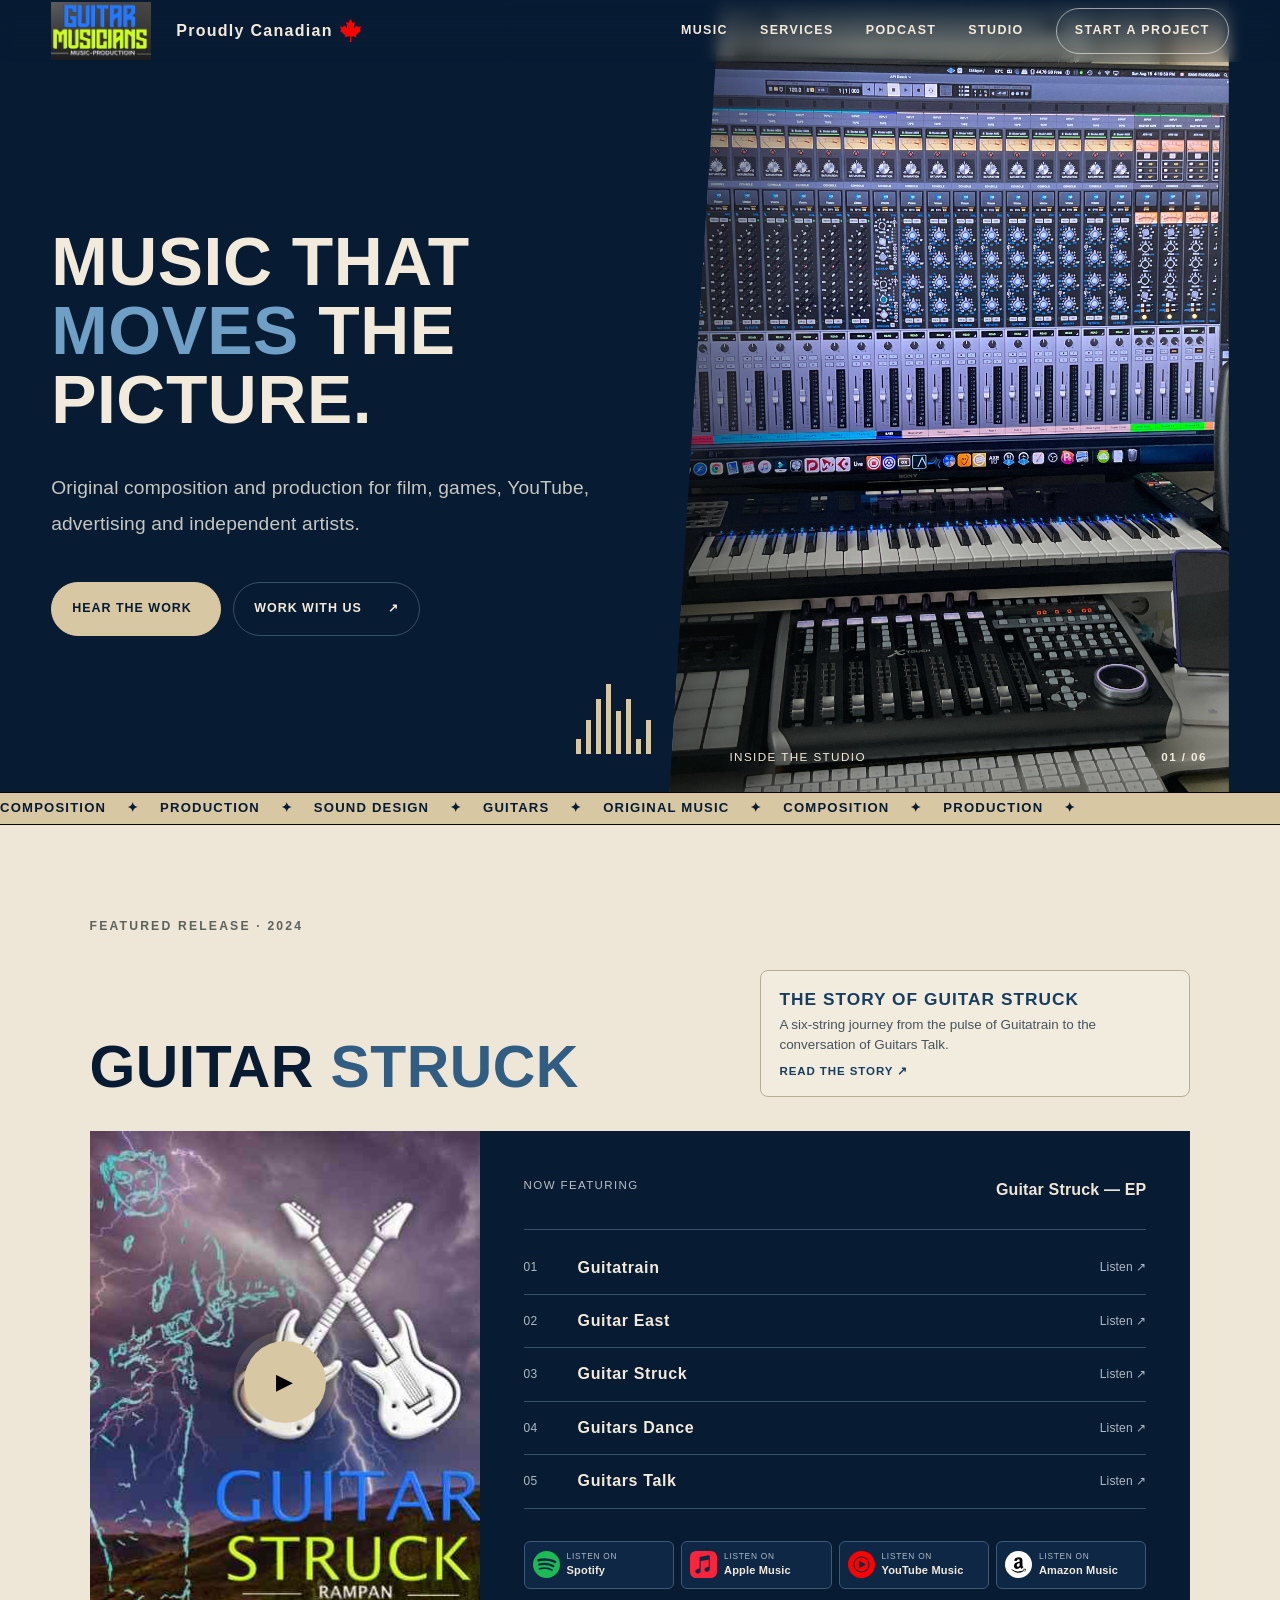
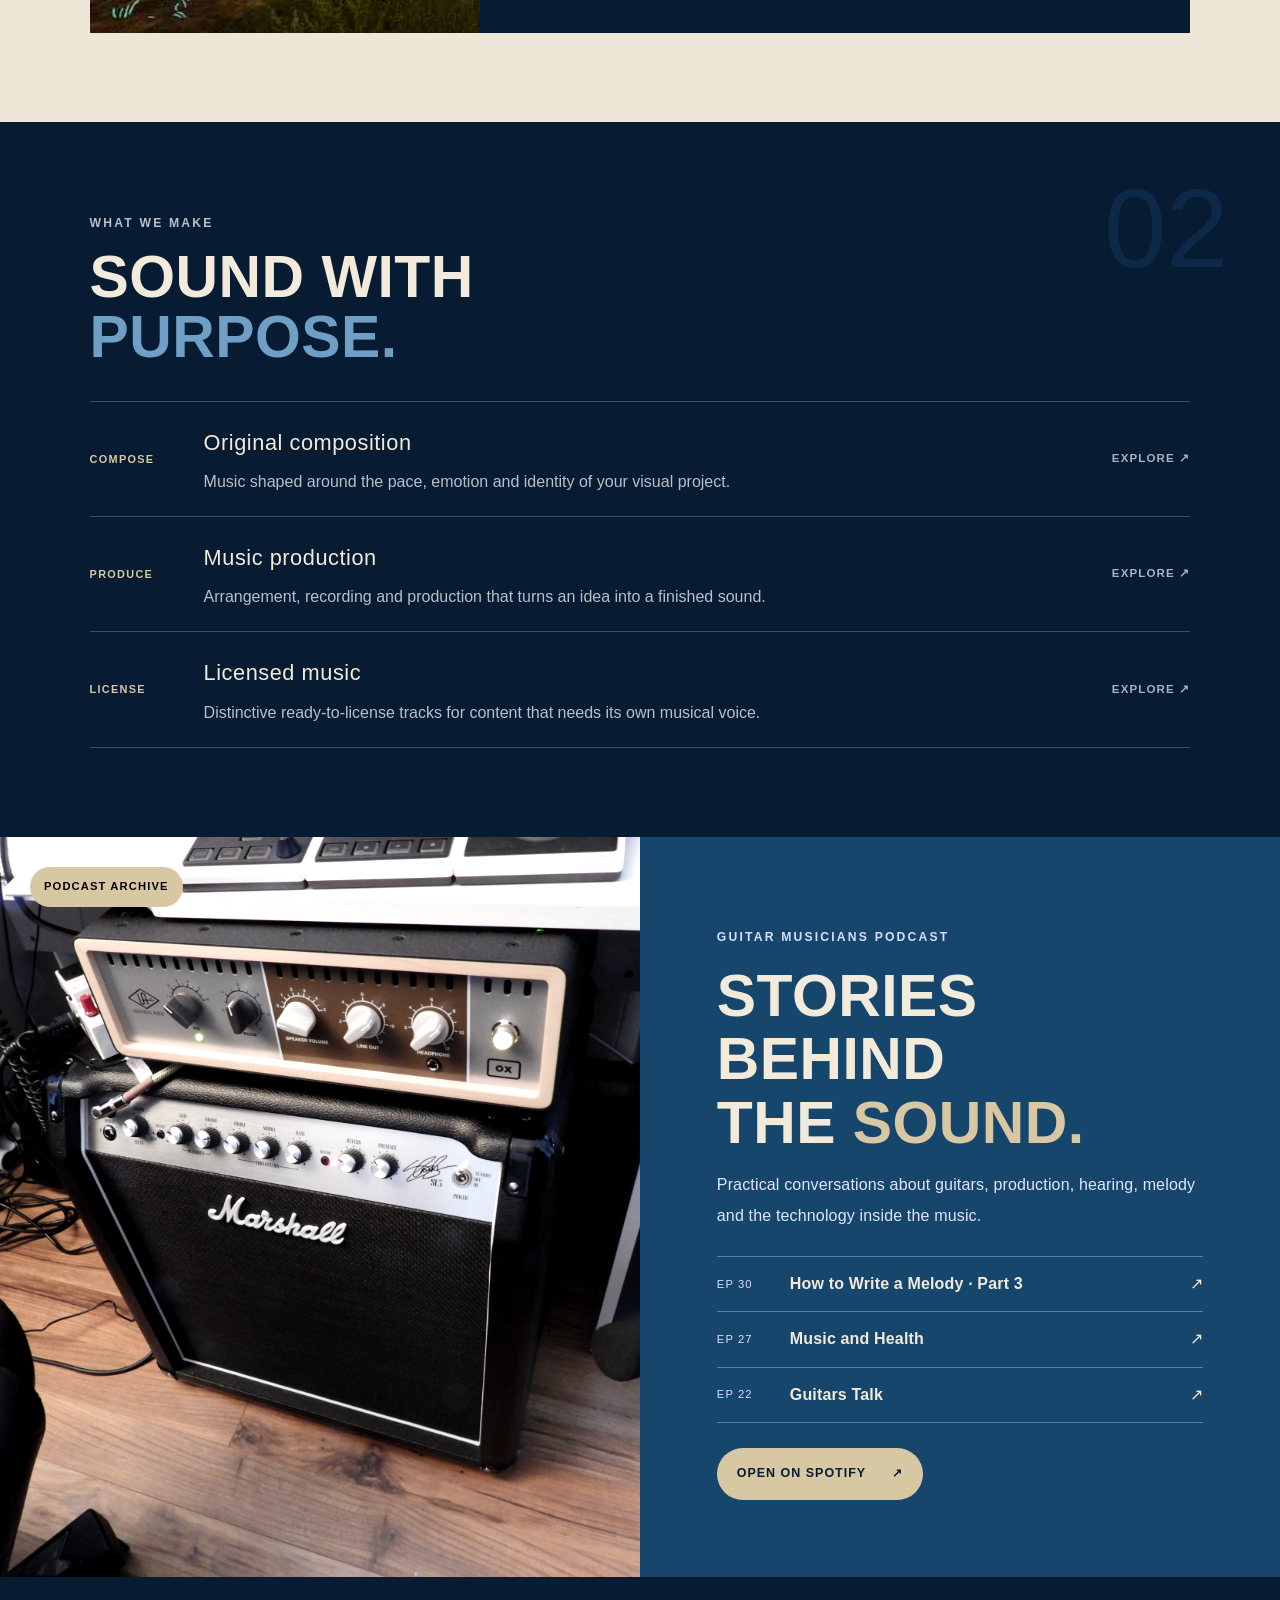
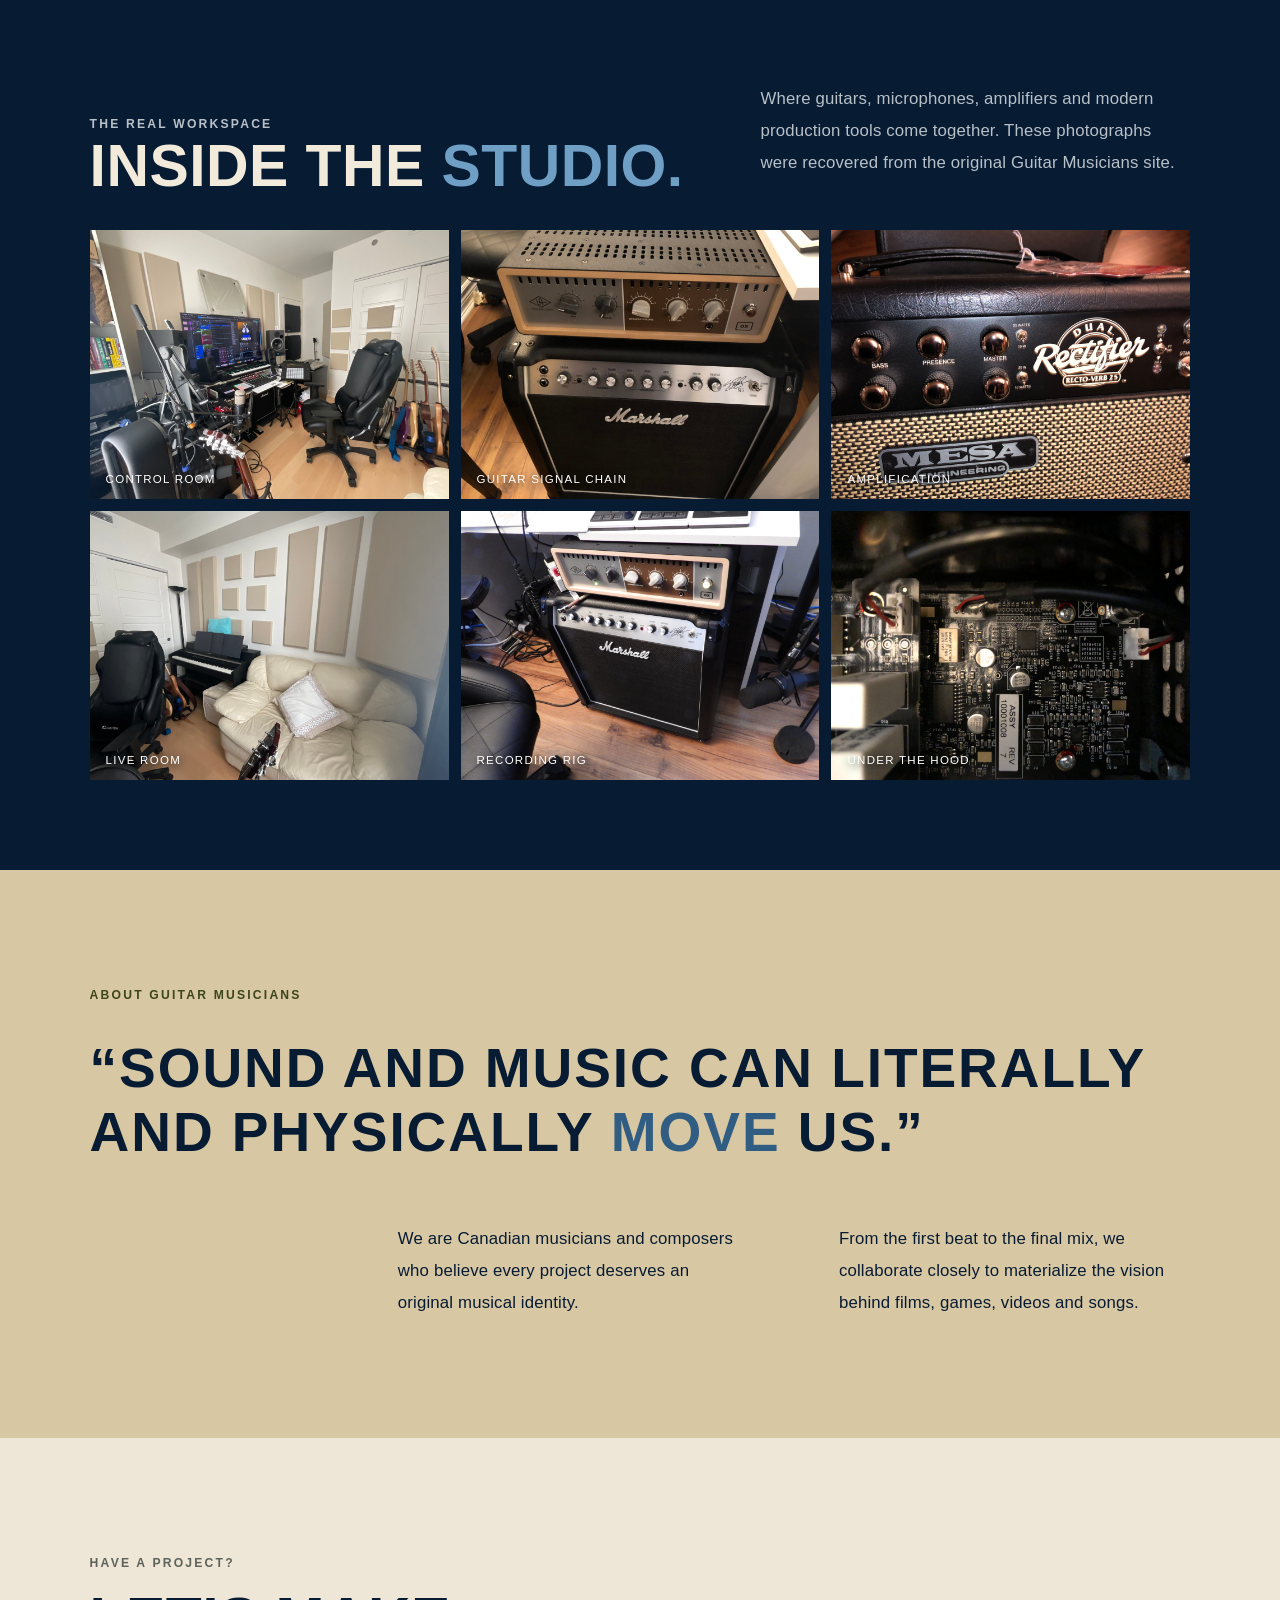
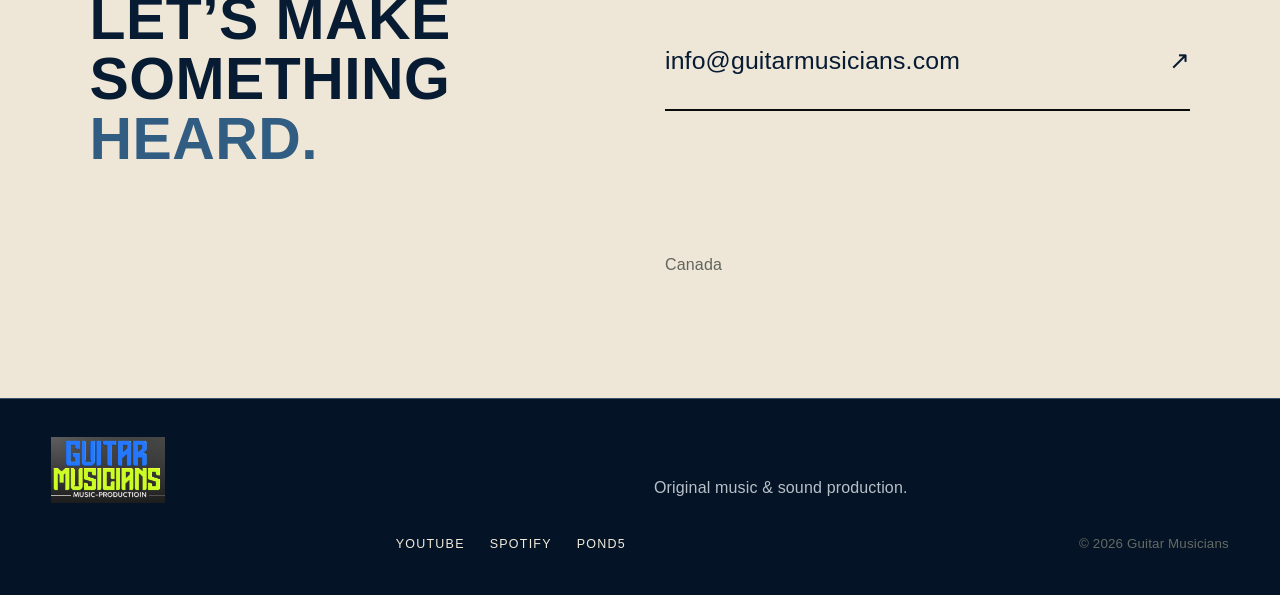
==== index.html @ 97965781 "Use proper Canadian maple leaf" ====
<!doctype html>
<html lang="en">
<head>
  <meta charset="utf-8">
  <meta name="viewport" content="width=device-width,initial-scale=1">
  <title>Guitar Musicians | Original Music & Sound</title>
  <meta name="description" content="Canadian musicians and composers creating original music for film, games, YouTube, advertising and artists.">
  <meta property="og:title" content="Guitar Musicians | Original Music & Sound">
  <meta property="og:description" content="Original music, a working studio, and stories about how sound is made.">
  <meta property="og:image" content="https://guitarmusicians.com/assets/images/hero-studio.jpg">
  <meta name="theme-color" content="#071b33">
  <link rel="stylesheet" href="assets/style.css">
  <script defer src="assets/script.js"></script>
</head>
<body>
  <a class="skip-link" href="#main">Skip to content</a>
  <header class="site-header">
    <div class="brand-lockup"><a class="wordmark" href="#top" aria-label="Guitar Musicians home"><img src="assets/images/logo.jpg" alt="Guitar Musicians — Music Production"></a><button class="canada-mark" type="button" aria-haspopup="dialog"><em>Proudly Canadian</em><span class="canada-leaf" aria-hidden="true"></span></button></div>
    <button class="menu-toggle" aria-expanded="false" aria-controls="site-nav">Menu</button>
    <nav id="site-nav" aria-label="Main navigation">
      <a href="#music">Music</a>
      <a href="#services">Services</a>
      <a href="#podcast">Podcast</a>
      <a href="#studio">Studio</a>
      <a class="nav-cta" href="#contact">Start a project</a>
    </nav>
  </header>

  <main id="main">
    <section class="hero" id="top">
      <div class="hero-copy">
        <h1>Music that<br><em>moves</em> the picture.</h1>
        <p class="hero-lede">Original composition and production for film, games, YouTube, advertising and independent artists.</p>
        <div class="hero-actions">
          <a class="button button-primary" href="#music">Hear the work</a>
          <a class="button button-ghost" href="#contact">Work with us <span>↗</span></a>
        </div>
      </div>
      <figure class="hero-visual">
        <img src="assets/images/main-studio.jpg" alt="Guitar Musicians music production studio">
        <figcaption><span>Inside the studio</span><b>01 / 06</b></figcaption>
      </figure>
      <div class="sound-bars" aria-hidden="true"><i></i><i></i><i></i><i></i><i></i><i></i><i></i><i></i></div>
    </section>

    <div class="ticker" aria-hidden="true"><div>COMPOSITION <span>✦</span> PRODUCTION <span>✦</span> SOUND DESIGN <span>✦</span> GUITARS <span>✦</span> ORIGINAL MUSIC <span>✦</span> COMPOSITION <span>✦</span> PRODUCTION <span>✦</span></div></div>

    <section class="section music-section" id="music">
      <div class="section-heading">
        <p class="eyebrow">Featured release · 2024</p>
        <h2>Guitar <em>Struck</em></h2>
        <button class="story-preview" type="button" aria-haspopup="dialog"><span>The story of Guitar Struck</span><strong>A six-string journey from the pulse of Guitatrain to the conversation of Guitars Talk.</strong><i>Read the story ↗</i></button>
      </div>
      <div class="player-shell">
        <div class="album-art">
          <img src="assets/images/guitar-struck-cover.jpg" alt="Guitar Struck EP cover by RamPan">
          <button class="art-play" type="button" data-video="MsY9xvwN4lI" aria-label="Play Guitar Struck on YouTube">▶</button>
        </div>
        <div class="player-panel">
          <div class="now-playing"><span>Now featuring</span><strong>Guitar Struck — EP</strong></div>
          <ol class="track-list">
            <li><a href="https://music.youtube.com/playlist?list=OLAK5uy_nwB-LKZb0_5qA93h1xgprSz6kvRCpjunA&amp;index=1" target="_blank" rel="noopener"><span>01</span><b>Guitatrain</b><i>Listen ↗</i></a></li>
            <li><a href="https://music.youtube.com/playlist?list=OLAK5uy_nwB-LKZb0_5qA93h1xgprSz6kvRCpjunA&amp;index=2" target="_blank" rel="noopener"><span>02</span><b>Guitar East</b><i>Listen ↗</i></a></li>
            <li><a href="https://music.youtube.com/playlist?list=OLAK5uy_nwB-LKZb0_5qA93h1xgprSz6kvRCpjunA&amp;index=3" target="_blank" rel="noopener"><span>03</span><b>Guitar Struck</b><i>Listen ↗</i></a></li>
            <li><a href="https://music.youtube.com/playlist?list=OLAK5uy_nwB-LKZb0_5qA93h1xgprSz6kvRCpjunA&amp;index=4" target="_blank" rel="noopener"><span>04</span><b>Guitars Dance</b><i>Listen ↗</i></a></li>
            <li><a href="https://music.youtube.com/playlist?list=OLAK5uy_nwB-LKZb0_5qA93h1xgprSz6kvRCpjunA&amp;index=5" target="_blank" rel="noopener"><span>05</span><b>Guitars Talk</b><i>Listen ↗</i></a></li>
          </ol>
          <div class="platforms" aria-label="Listen on">
            <a class="platform spotify-platform" href="https://open.spotify.com/album/1PO7r4Dxs9aHVRXISEVoRp?si=0-WXkC0wTuSX-KM9il4WaA"><img class="platform-logo" src="assets/images/spotify.svg" alt=""><span><small>Listen on</small><strong>Spotify</strong></span></a>
            <a class="platform apple-platform" href="https://music.apple.com/ca/album/guitar-struck-ep/1766384724"><img class="platform-logo" src="assets/images/apple-music.svg" alt=""><span><small>Listen on</small><strong>Apple Music</strong></span></a>
            <a class="platform youtube-platform" href="https://music.youtube.com/playlist?list=OLAK5uy_nwB-LKZb0_5qA93h1xgprSz6kvRCpjunA"><img class="platform-logo" src="assets/images/youtube-music.svg" alt=""><span><small>Listen on</small><strong>YouTube Music</strong></span></a>
            <a class="platform amazon-platform" href="https://amazon.com/music/player/albums/B0DFZJFBCT"><span class="amazon-logo-wrap"><img class="platform-logo" src="assets/images/amazon-music.svg" alt=""></span><span><small>Listen on</small><strong>Amazon Music</strong></span></a>
          </div>
        </div>
      </div>
    </section>

    <section class="section services-section" id="services">
      <div class="section-number">02</div>
      <div class="section-heading compact">
        <p class="eyebrow">What we make</p>
        <h2>Sound with<br><em>purpose.</em></h2>
      </div>
      <div class="service-list" aria-label="Three ways we help">
        <article><button class="service-trigger" type="button" data-title="Music is Our Passion" data-image="assets/images/violin.jpg" data-alt="Violin representing a passion for music" data-copy="Music production is what we know, do, and love. There is always something new that can be discovered by mixing beats, tempos, rhythms, and melodies. We are committed to creativity and bringing music to new heights in the industry."><span>Compose</span><div><h3>Original composition</h3><p>Music shaped around the pace, emotion and identity of your visual project.</p></div><b>Explore <i>↗</i></b></button></article>
        <article><button class="service-trigger" type="button" data-title="Starting With a Beat" data-image="assets/images/rock-guitarist.jpg" data-alt="Guitarist performing music" data-copy="As experienced musicians and composers, we know how to produce and make great music. Once we have worked together, we will create your distinct sound, helping your project reach its audience with a professional musical identity."><span>Produce</span><div><h3>Music production</h3><p>Arrangement, recording and production that turns an idea into a finished sound.</p></div><b>Explore <i>↗</i></b></button></article>
        <article><button class="service-trigger" type="button" data-title="Materializing Your Vision" data-image="assets/images/lute.jpg" data-alt="Lute representing original music and composition" data-copy="Everything is visual today. Whether it is a YouTube video, a game, a documentary or a short film, original licensed music gives it a distinct identity. It is our honour and pride to support you in materializing your vision."><span>License</span><div><h3>Licensed music</h3><p>Distinctive ready-to-license tracks for content that needs its own musical voice.</p></div><b>Explore <i>↗</i></b></button></article>
      </div>
    </section>

    <section class="podcast-section" id="podcast">
      <div class="podcast-art">
        <img src="assets/images/studio/recording-rig.jpeg" alt="Microphone and guitar amplifier in the Guitar Musicians studio">
        <span class="podcast-badge">Podcast archive</span>
      </div>
      <div class="podcast-copy">
        <p class="eyebrow">Guitar Musicians Podcast</p>
        <h2>Stories behind<br>the <em>sound.</em></h2>
        <p>Practical conversations about guitars, production, hearing, melody and the technology inside the music.</p>
        <div class="episode-list">
          <a href="https://podcasters.spotify.com/pod/show/rami-panossian/episodes/How-to-Write-a-Melody-Part-3-e1phte6"><span>EP 30</span><strong>How to Write a Melody · Part 3</strong><i>↗</i></a>
          <a href="https://podcasters.spotify.com/pod/show/rami-panossian/episodes/Music-and-Health-e1phte7"><span>EP 27</span><strong>Music and Health</strong><i>↗</i></a>
          <a href="https://podcasters.spotify.com/pod/show/rami-panossian/episodes/Guitars-Talk-e1phtdn"><span>EP 22</span><strong>Guitars Talk</strong><i>↗</i></a>
        </div>
        <a class="button button-spotify" href="https://podcasters.spotify.com/pod/show/rami-panossian">Open on Spotify <span>↗</span></a>
      </div>
    </section>

    <section class="section studio-section" id="studio">
      <div class="section-heading studio-heading">
        <div><p class="eyebrow">The real workspace</p><h2>Inside the <em>studio.</em></h2></div>
        <p>Where guitars, microphones, amplifiers and modern production tools come together. These photographs were recovered from the original Guitar Musicians site.</p>
      </div>
      <div class="gallery">
        <button class="gallery-item" type="button" data-full="assets/images/studio/control-room.jpeg"><img loading="lazy" src="assets/images/studio/control-room.jpeg" alt="Guitar Musicians control room with workstation, microphones and guitars"><span>Control room</span></button>
        <button class="gallery-item" type="button" data-full="assets/images/studio/amp-rig.jpeg"><img loading="lazy" src="assets/images/studio/amp-rig.jpeg" alt="Universal Audio OX and Marshall amplifier"><span>Guitar signal chain</span></button>
        <button class="gallery-item" type="button" data-full="assets/images/studio/mesa-amp.jpeg"><img loading="lazy" src="assets/images/studio/mesa-amp.jpeg" alt="Mesa amplifier controls"><span>Amplification</span></button>
        <button class="gallery-item" type="button" data-full="assets/images/studio/live-room.jpeg"><img loading="lazy" src="assets/images/studio/live-room.jpeg" alt="Live room with piano and acoustic treatment"><span>Live room</span></button>
        <button class="gallery-item" type="button" data-full="assets/images/studio/recording-rig.jpeg"><img loading="lazy" src="assets/images/studio/recording-rig.jpeg" alt="Marshall recording rig and microphones"><span>Recording rig</span></button>
        <button class="gallery-item" type="button" data-full="assets/images/studio/studio-detail.jpeg"><img loading="lazy" src="assets/images/studio/studio-detail.jpeg" alt="Close-up of studio audio equipment"><span>Under the hood</span></button>
      </div>
    </section>

    <section class="about-section" id="about">
      <p class="eyebrow">About Guitar Musicians</p>
      <blockquote>“Sound and music can literally and physically <em>move</em> us.”</blockquote>
      <div class="about-grid">
        <p>We are Canadian musicians and composers who believe every project deserves an original musical identity.</p>
        <p>From the first beat to the final mix, we collaborate closely to materialize the vision behind films, games, videos and songs.</p>
      </div>
    </section>

    <section class="contact-section" id="contact">
      <div>
        <p class="eyebrow">Have a project?</p>
        <h2>Let’s make<br>something <em>heard.</em></h2>
      </div>
      <a class="contact-link" href="mailto:info@guitarmusicians.com"><span>info@guitarmusicians.com</span><b>↗</b></a>
      <p class="location">Canada</p>
    </section>
  </main>

  <footer>
    <a class="wordmark footer-mark" href="#top"><img src="assets/images/logo.jpg" alt="Guitar Musicians — Music Production"></a>
    <p>Original music & sound production.</p>
    <div><a href="https://www.youtube.com/channel/UCaqDCXj79M9VpP4hdtVzmQg">YouTube</a><a href="https://podcasters.spotify.com/pod/show/rami-panossian">Spotify</a><a href="https://www.pond5.com/royalty-free-music/item/164571109-guitars-talk?ref=ramy28261">Pond5</a></div>
    <small>© <span id="year"></span> Guitar Musicians</small>
  </footer>

  <dialog class="media-dialog" aria-label="Media player">
    <button class="dialog-close" type="button" aria-label="Close">×</button>
    <div class="video-frame"></div>
  </dialog>
  <dialog class="image-dialog" aria-label="Studio image">
    <button class="dialog-close" type="button" aria-label="Close">×</button>
    <img alt="">
  </dialog>
  <dialog class="service-dialog" aria-labelledby="service-dialog-title">
    <button class="dialog-close" type="button" aria-label="Close">×</button>
    <img class="service-dialog-image" alt="">
    <div class="service-dialog-copy"><p class="eyebrow">Our Services</p><h2 id="service-dialog-title"></h2><p class="service-dialog-text"></p></div>
  </dialog>
  <dialog class="story-dialog" aria-labelledby="story-dialog-title">
    <button class="dialog-close" type="button" aria-label="Close">×</button>
    <img src="assets/images/guitar-struck-cover.jpg" alt="Guitar Struck by RamPan">
    <div class="story-dialog-copy"><p class="eyebrow">RamPan presents</p><h2 id="story-dialog-title">The story of Guitar Struck</h2><p>A sonic journey that begins with <strong>Guitatrain</strong>, evoking the rhythm of a train heading toward new horizons. <strong>Guitar East</strong> transports listeners to an exotic landscape rich in culture and tradition. Energy surges through <strong>Guitar Struck</strong>, the rhythm turns celebratory in <strong>Guitars Dance</strong>, and the adventure ends with two guitars sharing their story in <strong>Guitars Talk</strong>.</p><a class="button button-primary" href="rampan/">Open the release page <span>↗</span></a></div>
  </dialog>
  <dialog class="canada-dialog" aria-labelledby="canada-dialog-title">
    <button class="dialog-close" type="button" aria-label="Close">×</button>
    <span class="canada-leaf dialog-leaf" aria-hidden="true"></span>
    <h2 id="canada-dialog-title">Proudly Canadian</h2>
    <p>This site is designed, operated and owned in Canada.</p>
  </dialog>
</body>
</html>
---- assets/style.css ----
:root{--black:#080a09;--panel:#101311;--panel-2:#171a18;--white:#f3f1e9;--muted:#a5a89f;--line:#2a2e2b;--acid:#d7ff38;--blue:#386cff;--spotify:#1ed760;--display:Impact,'Arial Narrow',sans-serif;--sans:Inter,Arial,Helvetica,sans-serif}*{box-sizing:border-box}html{scroll-behavior:smooth}body{margin:0;background:var(--black);color:var(--white);font-family:var(--sans);font-size:16px;line-height:1.6;overflow-x:hidden}img{display:block;max-width:100%}a{color:inherit}.skip-link{position:fixed;left:12px;top:-80px;background:var(--acid);color:#000;padding:12px 18px;z-index:100}.skip-link:focus{top:12px}.site-header{position:fixed;inset:0 0 auto;z-index:50;display:flex;align-items:center;justify-content:space-between;padding:18px clamp(20px,4vw,64px);background:linear-gradient(180deg,rgba(8,10,9,.94),rgba(8,10,9,.1));backdrop-filter:blur(7px)}.wordmark{display:inline-flex;flex-direction:column;line-height:.78;text-decoration:none;font-family:var(--display);font-size:1.32rem;letter-spacing:.035em}.wordmark span{color:var(--blue)}.wordmark strong{color:var(--acid);font-weight:900}.site-header nav{display:flex;align-items:center;gap:clamp(20px,3vw,44px)}.site-header nav a{text-decoration:none;text-transform:uppercase;font-size:.78rem;font-weight:700;letter-spacing:.11em}.site-header nav a:not(.nav-cta):hover{color:var(--acid)}.nav-cta{border:1px solid rgba(255,255,255,.55);border-radius:999px;padding:10px 18px}.nav-cta:hover{background:var(--white);color:#000}.menu-toggle{display:none}.hero{position:relative;min-height:100vh;display:grid;grid-template-columns:1.05fr .95fr;align-items:stretch;padding:0 clamp(20px,4vw,64px);overflow:hidden}.hero-copy{position:relative;z-index:2;display:flex;flex-direction:column;justify-content:center;padding:128px 5vw 88px 0}.kicker,.eyebrow{text-transform:uppercase;letter-spacing:.18em;font-size:.76rem;font-weight:800;color:var(--muted)}.kicker{display:flex;align-items:center;gap:10px}.kicker span{display:inline-block;width:34px;height:2px;background:var(--acid)}h1,h2{font-family:var(--display);font-weight:900;text-transform:uppercase;letter-spacing:-.035em;line-height:.86;margin:.24em 0}h1{font-size:clamp(4rem,8vw,8.8rem)}h2{font-size:clamp(3.5rem,7vw,7.5rem)}h1 em,h2 em,blockquote em{color:var(--acid);font-style:normal}.hero-lede{max-width:580px;color:#c6c8c1;font-size:clamp(1.05rem,1.5vw,1.3rem)}.hero-actions{display:flex;flex-wrap:wrap;gap:12px;margin-top:28px}.button{display:inline-flex;align-items:center;justify-content:space-between;gap:26px;min-width:170px;padding:14px 20px;border:1px solid var(--line);border-radius:999px;text-decoration:none;text-transform:uppercase;letter-spacing:.08em;font-size:.78rem;font-weight:800}.button-primary{background:var(--acid);color:#080a09;border-color:var(--acid)}.button-ghost:hover{background:var(--white);color:#000}.hero-visual{position:relative;margin:0;min-height:100vh;clip-path:polygon(9% 0,100% 0,100% 100%,0 100%)}.hero-visual:after{content:'';position:absolute;inset:0;background:linear-gradient(90deg,rgba(8,10,9,.58),transparent 35%),linear-gradient(0deg,rgba(8,10,9,.4),transparent 45%)}.hero-visual img{width:100%;height:100%;object-fit:cover}.hero-visual figcaption{position:absolute;z-index:2;inset:auto 22px 24px 60px;display:flex;justify-content:space-between;text-transform:uppercase;font-size:.73rem;letter-spacing:.12em}.sound-bars{position:absolute;z-index:3;left:45%;bottom:38px;display:flex;align-items:end;height:70px;gap:5px}.sound-bars i{display:block;width:5px;background:var(--acid);animation:pulse 1.2s ease-in-out infinite alternate}.sound-bars i:nth-child(1),.sound-bars i:nth-child(7){height:22%}.sound-bars i:nth-child(2),.sound-bars i:nth-child(8){height:48%;animation-delay:.2s}.sound-bars i:nth-child(3),.sound-bars i:nth-child(6){height:78%;animation-delay:.4s}.sound-bars i:nth-child(4){height:100%;animation-delay:.1s}.sound-bars i:nth-child(5){height:62%;animation-delay:.3s}@keyframes pulse{to{height:18%}}.ticker{overflow:hidden;background:var(--acid);color:#050605;border-block:1px solid #050605}.ticker div{width:max-content;padding:13px 0;font-family:var(--display);font-size:1.18rem;letter-spacing:.08em;animation:marquee 24s linear infinite}.ticker span{margin:0 22px}@keyframes marquee{to{transform:translateX(-50%)}}.section{padding:clamp(90px,11vw,160px) clamp(20px,7vw,110px)}.section-heading{display:grid;grid-template-columns:1fr auto;align-items:end;gap:50px;margin-bottom:54px}.section-heading .eyebrow{grid-column:1/-1;margin:0}.section-heading h2{margin:0}.section-heading>p:last-child{max-width:430px;color:var(--muted);font-size:1.05rem}.music-section{background:var(--white);color:#0a0c0b}.music-section .eyebrow,.music-section .section-heading>p:last-child{color:#5d625b}.music-section h2 em{color:var(--blue)}.player-shell{display:grid;grid-template-columns:minmax(280px,470px) 1fr;background:#0a0c0b;color:var(--white)}.album-art{position:relative}.album-art>img{width:100%;height:100%;aspect-ratio:1;object-fit:cover}.art-play{position:absolute;left:50%;top:50%;width:82px;height:82px;transform:translate(-50%,-50%);border:0;border-radius:50%;background:var(--acid);color:#000;font-size:1.4rem;cursor:pointer;box-shadow:0 0 0 12px rgba(215,255,56,.15)}.art-play:hover{scale:1.07}.player-panel{padding:clamp(24px,5vw,65px);display:flex;flex-direction:column}.now-playing{display:flex;justify-content:space-between;gap:20px;padding-bottom:23px;border-bottom:1px solid var(--line)}.now-playing span{color:var(--muted);text-transform:uppercase;font-size:.72rem;letter-spacing:.12em}.track-list{list-style:none;margin:18px 0;padding:0}.track-list li{border-bottom:1px solid var(--line)}.track-list button{width:100%;display:grid;grid-template-columns:42px 1fr auto;gap:12px;align-items:center;padding:15px 0;border:0;background:transparent;color:var(--white);text-align:left;cursor:pointer}.track-list button span,.track-list button i{color:#777d76;font-size:.75rem;font-style:normal}.track-list button b{font-size:1rem}.track-list li.active button b,.track-list button:hover b{color:var(--acid)}.track-list li.active button i{color:var(--acid)}.platforms{display:flex;flex-wrap:wrap;gap:8px;margin-top:auto;padding-top:22px}.platforms a{padding:8px 12px;border:1px solid #3a403b;border-radius:999px;color:#c9cdc7;text-decoration:none;font-size:.72rem}.platforms a:hover{border-color:var(--acid);color:var(--acid)}.services-section{position:relative;background:var(--black)}.section-number{position:absolute;right:4vw;top:4vw;font-family:var(--display);font-size:10rem;line-height:1;color:#111613}.compact{display:block}.compact h2{margin-top:.2em}.service-list{border-top:1px solid var(--line)}.service-list article{display:grid;grid-template-columns:55px 1fr 200px;gap:30px;align-items:center;padding:28px 0;border-bottom:1px solid var(--line)}.service-list article>span{font-size:.75rem;color:var(--acid)}.service-list h3{margin:0 0 5px;font-size:clamp(1.35rem,2.4vw,2.2rem);font-weight:500}.service-list p{margin:0;max-width:580px;color:var(--muted)}.service-list article>b{text-transform:uppercase;font-size:.72rem;letter-spacing:.1em;color:#73776f}.podcast-section{display:grid;grid-template-columns:1fr 1fr;background:var(--blue)}.podcast-art{position:relative;min-height:700px}.podcast-art img{width:100%;height:100%;object-fit:cover;filter:saturate(.7) contrast(1.12)}.podcast-badge{position:absolute;top:30px;left:30px;padding:9px 14px;background:var(--acid);color:#000;border-radius:999px;text-transform:uppercase;font-size:.7rem;font-weight:800;letter-spacing:.1em}.podcast-copy{padding:clamp(60px,8vw,120px)}.podcast-copy .eyebrow{color:#d8deff}.podcast-copy h2 em{color:var(--acid)}.podcast-copy>p:not(.eyebrow){max-width:550px;color:#e1e5ff}.episode-list{margin:38px 0}.episode-list a{display:grid;grid-template-columns:55px 1fr auto;align-items:center;gap:18px;padding:17px 0;border-top:1px solid rgba(255,255,255,.3);text-decoration:none}.episode-list a:last-child{border-bottom:1px solid rgba(255,255,255,.3)}.episode-list span{font-size:.7rem;letter-spacing:.1em;color:#d8deff}.episode-list strong{font-size:1rem}.episode-list i{font-style:normal}.button-spotify{background:var(--spotify);color:#061208;border:0}.studio-section{background:#0d100e}.studio-heading>p:last-child{color:var(--muted)}.gallery{display:grid;grid-template-columns:repeat(3,1fr);grid-auto-rows:310px;gap:12px}.gallery-item{position:relative;padding:0;border:0;background:#111;overflow:hidden;cursor:zoom-in}.gallery-wide{grid-column:span 2}.gallery-item img{width:100%;height:100%;object-fit:cover;transition:transform .5s ease,filter .5s ease}.gallery-item span{position:absolute;inset:auto 16px 14px;color:#fff;text-align:left;text-transform:uppercase;font-size:.72rem;letter-spacing:.11em;text-shadow:0 2px 10px #000}.gallery-item:hover img{transform:scale(1.035);filter:brightness(.75)}.about-section{padding:clamp(100px,13vw,190px) clamp(20px,7vw,110px);background:var(--acid);color:#070807}.about-section .eyebrow{color:#3d451d}.about-section blockquote{max-width:1200px;margin:30px 0;font-family:var(--display);font-size:clamp(3rem,7vw,7rem);text-transform:uppercase;line-height:.9}.about-section blockquote em{color:var(--blue)}.about-grid{display:grid;grid-template-columns:1fr 1fr;gap:10vw;margin:70px 0 0 35%}.about-grid p{font-size:1.05rem}.contact-section{min-height:72vh;display:grid;grid-template-columns:1fr 1fr;align-items:center;gap:50px;padding:clamp(90px,12vw,170px) clamp(20px,7vw,110px);background:var(--white);color:#080a09}.contact-section .eyebrow{color:#5d625b}.contact-section h2 em{color:var(--blue)}.contact-link{display:flex;align-items:center;justify-content:space-between;padding:25px 0;border-bottom:2px solid #0a0c0b;text-decoration:none;font-size:clamp(1rem,2vw,1.55rem)}.contact-link b{font-weight:400}.location{grid-column:2;color:#61655f}footer{display:grid;grid-template-columns:1fr 1fr;gap:28px;align-items:end;padding:60px clamp(20px,4vw,64px);background:var(--black);border-top:1px solid var(--line)}footer p{margin:0;color:var(--muted)}footer>div{display:flex;gap:25px;justify-content:flex-end}footer>div a{text-decoration:none;font-size:.78rem;text-transform:uppercase;letter-spacing:.1em}footer small{text-align:right;color:#656a63}.footer-mark{font-size:2rem}.media-dialog,.image-dialog{width:min(1000px,92vw);border:1px solid #3c423d;background:#050605;color:#fff;padding:0}.media-dialog::backdrop,.image-dialog::backdrop{background:rgba(0,0,0,.9);backdrop-filter:blur(5px)}.dialog-close{position:absolute;z-index:2;right:10px;top:8px;width:42px;height:42px;border:0;border-radius:50%;background:rgba(0,0,0,.72);color:#fff;font-size:1.8rem;cursor:pointer}.video-frame{aspect-ratio:16/9}.video-frame iframe{width:100%;height:100%;border:0}.image-dialog img{width:100%;max-height:88vh;object-fit:contain}@media(max-width:850px){.site-header{background:rgba(8,10,9,.93)}.menu-toggle{display:block;border:1px solid #555b55;border-radius:999px;background:transparent;color:#fff;padding:9px 15px;text-transform:uppercase;font-size:.7rem;letter-spacing:.1em}.site-header nav{display:none;position:absolute;top:72px;left:16px;right:16px;flex-direction:column;align-items:stretch;padding:24px;background:#121512;border:1px solid var(--line)}.site-header nav.open{display:flex}.hero{grid-template-columns:1fr;padding:0}.hero-copy{min-height:78vh;padding:120px 24px 60px}.hero-visual{min-height:55vh;clip-path:none}.hero-visual figcaption{left:22px}.sound-bars{left:auto;right:24px;bottom:47%}.section-heading{grid-template-columns:1fr;gap:15px}.section-heading .eyebrow{grid-column:auto}.player-shell,.podcast-section,.contact-section{grid-template-columns:1fr}.podcast-art{min-height:480px}.service-list article{grid-template-columns:36px 1fr}.service-list article>b{grid-column:2}.gallery{grid-template-columns:1fr 1fr;grid-auto-rows:240px}.about-grid{margin-left:0}.contact-section{min-height:auto}.location{grid-column:1}footer{grid-template-columns:1fr}footer>div{justify-content:flex-start;flex-wrap:wrap}footer small{text-align:left}}@media(max-width:540px){h1{font-size:3.65rem}h2{font-size:3.2rem}.section{padding:80px 20px}.hero-actions{flex-direction:column;align-items:stretch}.button{width:100%}.player-shell{margin-inline:-20px}.player-panel{padding:25px 20px}.now-playing{flex-direction:column;gap:4px}.podcast-copy{padding:70px 20px}.gallery{grid-template-columns:1fr;grid-auto-rows:250px}.gallery-wide{grid-column:auto}.about-grid{grid-template-columns:1fr;gap:12px;margin-top:45px}.contact-section{padding:80px 20px}.contact-link span{font-size:.94rem}footer{padding:48px 20px}}@media(prefers-reduced-motion:reduce){html{scroll-behavior:auto}.ticker div,.sound-bars i{animation:none}.gallery-item img,.stream-link{transition:none}}
.release-landing{min-height:100vh;background:#101110;color:#fff;padding:42px 22px 70px}.release-shell{max-width:980px;margin:auto}.release-logo{width:135px;margin:0 auto 44px}.release-card{display:grid;grid-template-columns:minmax(260px,420px) 1fr;background:#1b1c1a;border:1px solid #343532}.release-art{width:100%;height:100%;object-fit:cover}.release-story{padding:clamp(28px,6vw,68px)}.release-story h1{font-family:Georgia,serif;font-size:clamp(3rem,7vw,5.6rem);font-weight:400;line-height:1;margin:.15em 0;text-transform:none}.release-story p{color:#cfcec8}.streaming{display:grid;grid-template-columns:repeat(2,minmax(0,1fr));gap:12px;margin-top:34px}.stream-link{display:grid;grid-template-columns:40px 1fr auto;align-items:center;gap:12px;min-height:68px;padding:11px 14px;color:#f7f7f4;background:#242522;border:1px solid #3a3b37;border-radius:10px;text-decoration:none}.stream-icon{display:grid;place-items:center;width:38px;height:38px;border-radius:50%;background:#fff;color:#111}.stream-link small{display:block;color:#aaa;font-size:.62rem;letter-spacing:.12em;text-transform:uppercase}.stream-link.youtube .stream-icon{background:#ff0033;color:#fff}.stream-link.spotify .stream-icon{background:#1ed760;color:#0b0b0b}.release-note{text-align:center;color:#8f908b;margin-top:28px;font-size:.78rem;letter-spacing:.12em;text-transform:uppercase}@media(max-width:800px){.release-card{grid-template-columns:1fr}.streaming{grid-template-columns:1fr}.release-art{aspect-ratio:1}}

/* Refined warm-beige and marine-blue redesign */
:root{--black:#071b33;--panel:#0d2745;--panel-2:#143353;--white:#eee6d6;--muted:#b8c0c8;--line:#36506a;--acid:#d8c7a3;--blue:#6f9fc4;--spotify:#87b99a;--display:'Arial Narrow',Arial,sans-serif}
body{background:var(--black);color:#f2eadb;line-height:1.9;letter-spacing:.025em}
.site-header{padding-block:12px;background:linear-gradient(180deg,rgba(7,27,51,.97),rgba(7,27,51,.2))}
.wordmark{display:flex;width:166px;height:58px;align-items:center;justify-content:center;overflow:hidden}
.wordmark img{width:100%;height:100%;object-fit:cover;object-position:center;border-radius:3px}
.site-header nav{gap:clamp(18px,2.5vw,36px)}
h1,h2{letter-spacing:.035em;line-height:1.02}
h1{font-size:clamp(3.25rem,6.6vw,7rem)}
h2{font-size:clamp(2.8rem,5.6vw,6rem)}
h1 em,h2 em,blockquote em{color:var(--blue)}
.hero{min-height:88vh}
.hero-copy{padding:108px 4vw 54px 0}
.hero-visual{min-height:88vh}
.hero-lede{line-height:1.9}
.hero-actions{margin-top:20px}
.button-primary,.ticker,.about-section{background:var(--acid);color:var(--black)}
.ticker div{padding:8px 0;font-family:var(--sans);font-weight:700;font-size:.94rem;letter-spacing:.13em}
.section{padding:clamp(62px,7vw,100px) clamp(20px,7vw,110px)}
.section-heading{gap:32px;margin-bottom:34px}
.music-section{background:var(--white);color:var(--black)}
.music-section h2 em,.contact-section h2 em,.about-section blockquote em{color:#315d82}
.player-shell{grid-template-columns:minmax(250px,390px) 1fr;background:var(--black)}
.player-panel{padding:clamp(22px,3.5vw,44px)}
.track-list{margin:12px 0}
.track-list a{width:100%;display:grid;grid-template-columns:42px 1fr auto;gap:12px;align-items:center;padding:11px 0;color:#f2eadb;text-align:left;text-decoration:none}
.track-list a span,.track-list a i{color:#aebac5;font-size:.75rem;font-style:normal}
.track-list a b{font-size:1rem;letter-spacing:.04em}
.track-list a:hover b,.track-list a:focus-visible b,.track-list a:hover i,.track-list a:focus-visible i{color:var(--acid)}
.art-play{background:var(--acid);box-shadow:0 0 0 10px rgba(216,199,163,.18)}
.services-section,.studio-section{background:var(--black)}
.section-number{font-size:7rem;color:#0d2947}
.service-list article{grid-template-columns:90px 1fr 180px;gap:24px;padding:20px 0}
.service-list article>span{color:var(--acid);font-size:.68rem;font-weight:800;text-transform:uppercase;letter-spacing:.12em}
.service-list h3{font-size:clamp(1.25rem,2vw,1.8rem);letter-spacing:.025em}
.service-list p{line-height:1.75}
.podcast-section{background:#17466c}
.podcast-art{min-height:540px}
.podcast-copy{padding:clamp(45px,6vw,82px)}
.podcast-copy h2{line-height:1.08}
.episode-list{margin:25px 0}
.episode-list a{padding:12px 0}
.button-spotify{background:var(--acid);color:var(--black)}
.gallery{grid-auto-rows:250px;gap:9px}
.about-section{padding:clamp(65px,8vw,110px) clamp(20px,7vw,110px)}
.about-section blockquote{font-family:var(--sans);font-weight:800;font-size:clamp(2.5rem,5.2vw,5rem);line-height:1.15;letter-spacing:.035em}
.about-grid{gap:7vw;margin:42px 0 0 28%}
.contact-section{min-height:auto;padding:clamp(65px,8vw,110px) clamp(20px,7vw,110px);background:var(--white);color:var(--black)}
footer{padding-block:38px;background:#041426}
.footer-mark{width:190px;height:66px}
@media(max-width:850px){.site-header{background:rgba(7,27,51,.97)}.site-header nav{background:#0d2745}.hero-copy{min-height:68vh;padding:105px 24px 46px}.hero-visual{min-height:46vh}.podcast-art{min-height:400px}.service-list article{grid-template-columns:78px 1fr}.service-list article>b{grid-column:2}.about-grid{margin-left:0}}
@media(max-width:540px){h1{font-size:3rem}h2{font-size:2.65rem}.section{padding:58px 20px}.wordmark{width:142px;height:50px}.player-shell{margin-inline:-20px}.podcast-copy,.contact-section{padding:58px 20px}.gallery{grid-auto-rows:220px}.about-section{padding:62px 20px}.service-list article{grid-template-columns:1fr;gap:4px}.service-list article>b{grid-column:1}.footer-mark{width:170px;height:58px}}

/* Logo, original hero and uniform expandable gallery */
.wordmark img{object-fit:contain;background:#292929}
.hero-visual img{object-fit:contain;background:#eeeae0}
.gallery{grid-auto-rows:auto;gap:12px}
.gallery-item{aspect-ratio:4/3}
.gallery-wide{grid-column:auto}
.gallery-item:after{content:'Expand';position:absolute;right:12px;bottom:11px;padding:4px 9px;border:1px solid rgba(255,255,255,.7);border-radius:999px;background:rgba(7,27,51,.72);color:#fff;font-size:.62rem;font-weight:700;letter-spacing:.1em;text-transform:uppercase;opacity:0;transition:opacity .2s ease}
.gallery-item:hover:after,.gallery-item:focus-visible:after{opacity:1}
.image-dialog{width:min(1400px,96vw);max-width:none}
.image-dialog img{max-height:92vh}
@media(max-width:540px){.gallery{grid-auto-rows:auto}}

/* Review refinements: balanced type, slimmer ticker and side-cropped logo */
body{letter-spacing:.01em}
h1,h2{letter-spacing:.008em}
.ticker div{padding:3px 0;font-size:.82rem;letter-spacing:.09em}
.ticker span{margin-inline:16px}
.wordmark{width:100px}
.wordmark img{width:auto;height:100%;max-width:none;object-fit:initial;background:transparent}
.footer-mark{width:114px}
.hero-visual img{object-fit:cover;background:var(--black)}

/* Compact navigation and original service-story popups */
.site-header{padding-block:2px}
.service-list article{display:block;padding:0}
.service-trigger{width:100%;display:grid;grid-template-columns:90px 1fr 180px;gap:24px;align-items:center;padding:20px 0;border:0;background:transparent;color:inherit;font:inherit;text-align:left;cursor:pointer}
.service-trigger>span{color:var(--acid);font-size:.68rem;font-weight:800;text-transform:uppercase;letter-spacing:.12em}
.service-trigger h3{margin:0 0 5px}
.service-trigger p{margin:0;max-width:580px;color:var(--muted);line-height:1.75}
.service-trigger>b{text-transform:uppercase;font-size:.72rem;letter-spacing:.1em;color:#a8b3bd;text-align:right}
.service-trigger b i{font-style:normal}
.service-trigger:hover h3,.service-trigger:focus-visible h3,.service-trigger:hover>b,.service-trigger:focus-visible>b{color:var(--acid)}
.service-dialog{width:min(980px,94vw);max-width:none;padding:0;border:1px solid var(--line);background:var(--white);color:var(--black)}
.service-dialog[open]{display:grid;grid-template-columns:minmax(260px,.8fr) 1.2fr}
.service-dialog::backdrop{background:rgba(3,14,27,.9);backdrop-filter:blur(5px)}
.service-dialog-image{width:100%;height:100%;min-height:480px;object-fit:cover}
.service-dialog-copy{display:flex;flex-direction:column;justify-content:center;padding:clamp(34px,6vw,72px)}
.service-dialog-copy .eyebrow{color:#536678}
.service-dialog-copy h2{font-size:clamp(2.2rem,4.5vw,4.2rem);color:#173d61;line-height:1.08}
.service-dialog-text{font-size:1.05rem;line-height:1.85}
@media(max-width:850px){.site-header nav{top:62px}.service-trigger{grid-template-columns:78px 1fr}.service-trigger>b{grid-column:2;text-align:left}.service-dialog[open]{grid-template-columns:1fr}.service-dialog-image{min-height:260px;max-height:42vh}.service-dialog-copy{padding:30px}}
@media(max-width:540px){.service-trigger{grid-template-columns:1fr;gap:3px}.service-trigger>b{grid-column:1;margin-top:6px}.site-header nav{top:56px}}

/* Featured-release story and balanced platform grid */
.story-preview{max-width:430px;padding:18px;border:1px solid #b8ad98;border-radius:8px;background:rgba(255,255,255,.22);color:var(--black);text-align:left;cursor:pointer}
.story-preview span,.story-preview strong,.story-preview i{display:block}
.story-preview span{text-transform:uppercase;font-size:.72rem;font-weight:800;letter-spacing:.1em;color:#315d82}
.story-preview strong{margin:5px 0;font-size:1.02rem;line-height:1.5}
.story-preview i{font-style:normal;font-size:.72rem;font-weight:800;text-transform:uppercase;letter-spacing:.08em}
.story-preview:hover,.story-preview:focus-visible{background:#fff;border-color:#315d82}
.platforms{display:grid;grid-template-columns:repeat(2,minmax(0,1fr));gap:10px;margin-top:auto;padding-top:20px}
.platforms .platform{display:flex;align-items:center;gap:10px;min-width:0;min-height:64px;padding:10px 12px;border:1px solid #405873;border-radius:8px;color:#f2eadb;background:#0d2745}
.platforms .platform:hover{border-color:var(--acid);color:#fff;transform:translateY(-1px)}
.platform-icon{display:grid;place-items:center;flex:0 0 38px;width:38px;height:38px;border-radius:50%;background:#f2eadb;color:#071b33;font-size:1.45rem;font-weight:800}
.platform-icon svg{width:25px;height:25px}.platform-icon svg circle,.platform-icon svg rect{fill:currentColor;stroke:none}.platform-icon svg path{fill:none;stroke:#f2eadb;stroke-width:1.5;stroke-linecap:round}.youtube-platform .platform-icon{background:#e9424f;color:#fff}.youtube-platform .platform-icon svg path{fill:#fff;stroke:none}.spotify-platform .platform-icon{background:#65b77e;color:#071b33}.spotify-platform .platform-icon svg path{stroke:#071b33}.apple-platform .platform-icon{background:#f2eadb}.amazon-icon{font-family:Georgia,serif;font-size:1.8rem}.platform small,.platform strong{display:block}.platform small{color:#aebac5;font-size:.61rem;line-height:1.2;text-transform:uppercase;letter-spacing:.09em}.platform strong{margin-top:2px;font-size:.86rem;line-height:1.2}
.story-dialog{width:min(980px,94vw);max-width:none;padding:0;border:1px solid var(--line);background:var(--white);color:var(--black)}
.story-dialog[open]{display:grid;grid-template-columns:minmax(270px,.8fr) 1.2fr}
.story-dialog::backdrop{background:rgba(3,14,27,.9);backdrop-filter:blur(5px)}
.story-dialog>img{width:100%;height:100%;object-fit:cover}
.story-dialog-copy{padding:clamp(34px,5vw,65px)}
.story-dialog-copy .eyebrow{color:#536678}.story-dialog-copy h2{font-size:clamp(2rem,4vw,3.8rem);color:#173d61;line-height:1.08}.story-dialog-copy>p:not(.eyebrow){line-height:1.8}.story-dialog-copy .button{margin-top:12px}
@media(max-width:850px){.story-dialog[open]{grid-template-columns:1fr}.story-dialog>img{max-height:34vh}.story-preview{max-width:none}.platforms{grid-template-columns:repeat(2,minmax(0,1fr))}}
@media(max-width:540px){.platforms{grid-template-columns:1fr}.story-dialog-copy{padding:28px 22px}}

/* Canada lockup, standard platform marks and stronger release story */
.brand-lockup{display:flex;align-items:center;gap:18px}
.canada-mark{display:flex;align-items:center;gap:6px;color:#f2eadb;font-size:.73rem;letter-spacing:.08em}
.canada-mark em{font-style:normal;font-weight:700}.canada-mark b{font-size:1rem;line-height:1}
.story-preview span{font-size:1.08rem;letter-spacing:.06em;color:#173d61}
.story-preview strong{font-size:.84rem;font-weight:500;color:#47525b;line-height:1.55}
.story-preview i{margin-top:8px;color:#173d61}
.platforms{grid-template-columns:repeat(4,minmax(0,1fr));gap:7px}
.platforms .platform{gap:7px;min-height:48px;padding:6px 8px;border-radius:6px}
.platform-logo,.amazon-logo-wrap{flex:0 0 27px;width:27px;height:27px}
.platform-logo{object-fit:contain}.amazon-logo-wrap{display:grid;place-items:center;border-radius:50%;background:#fff}.amazon-logo-wrap .platform-logo{width:18px;height:18px;filter:none}
.platform small{font-size:.52rem}.platform strong{font-size:.69rem;white-space:nowrap}
@media(max-width:850px){.canada-mark{font-size:.68rem}.platforms{grid-template-columns:repeat(2,minmax(0,1fr))}}
@media(max-width:540px){.brand-lockup{gap:9px}.canada-mark b:last-child{display:none}.platforms{grid-template-columns:repeat(2,minmax(0,1fr))}.platforms .platform{width:auto}}

/* Restored original display face with more restrained heading scale */
:root{--display:Impact,'Arial Narrow',sans-serif}
h1{font-size:clamp(2.9rem,5.3vw,5.7rem)}
h2{font-size:clamp(2.45rem,4.6vw,4.8rem)}
.service-list h3{font-size:clamp(1.15rem,1.7vw,1.55rem)}
.service-dialog-copy h2,.story-dialog-copy h2{font-size:clamp(1.9rem,3.4vw,3.2rem)}
.about-section blockquote{font-family:var(--display);font-size:clamp(2.2rem,4.3vw,4rem)}
@media(max-width:540px){h1{font-size:2.7rem}h2{font-size:2.35rem}.canada-mark b:last-child{display:inline}}

/* Canadian ownership marker */
.canada-mark{padding:5px 7px;border:0;border-radius:5px;background:transparent;font:inherit;cursor:pointer}
.canada-mark svg{width:19px;height:19px;fill:#ff0000}
.canada-mark:hover,.canada-mark:focus-visible{background:rgba(255,255,255,.1)}
.canada-dialog{width:min(470px,90vw);padding:44px 34px 34px;border:1px solid var(--line);background:var(--white);color:var(--black);text-align:center}
.canada-dialog::backdrop{background:rgba(3,14,27,.88);backdrop-filter:blur(5px)}
.canada-dialog>svg{width:54px;height:54px;fill:#ff0000}
.canada-dialog h2{margin:.2em 0;font-size:2rem;color:#173d61}
.canada-dialog p{margin:0;font-size:1.05rem}

/* Proper Canadian maple-leaf silhouette */
.canada-mark svg,.canada-dialog>svg{display:none}
.canada-leaf{display:inline-block;width:23px;height:26px;background:#ff0000;mask:url('images/canadian-maple-leaf.svg') center/contain no-repeat;-webkit-mask:url('images/canadian-maple-leaf.svg') center/contain no-repeat}
.dialog-leaf{width:58px;height:66px}
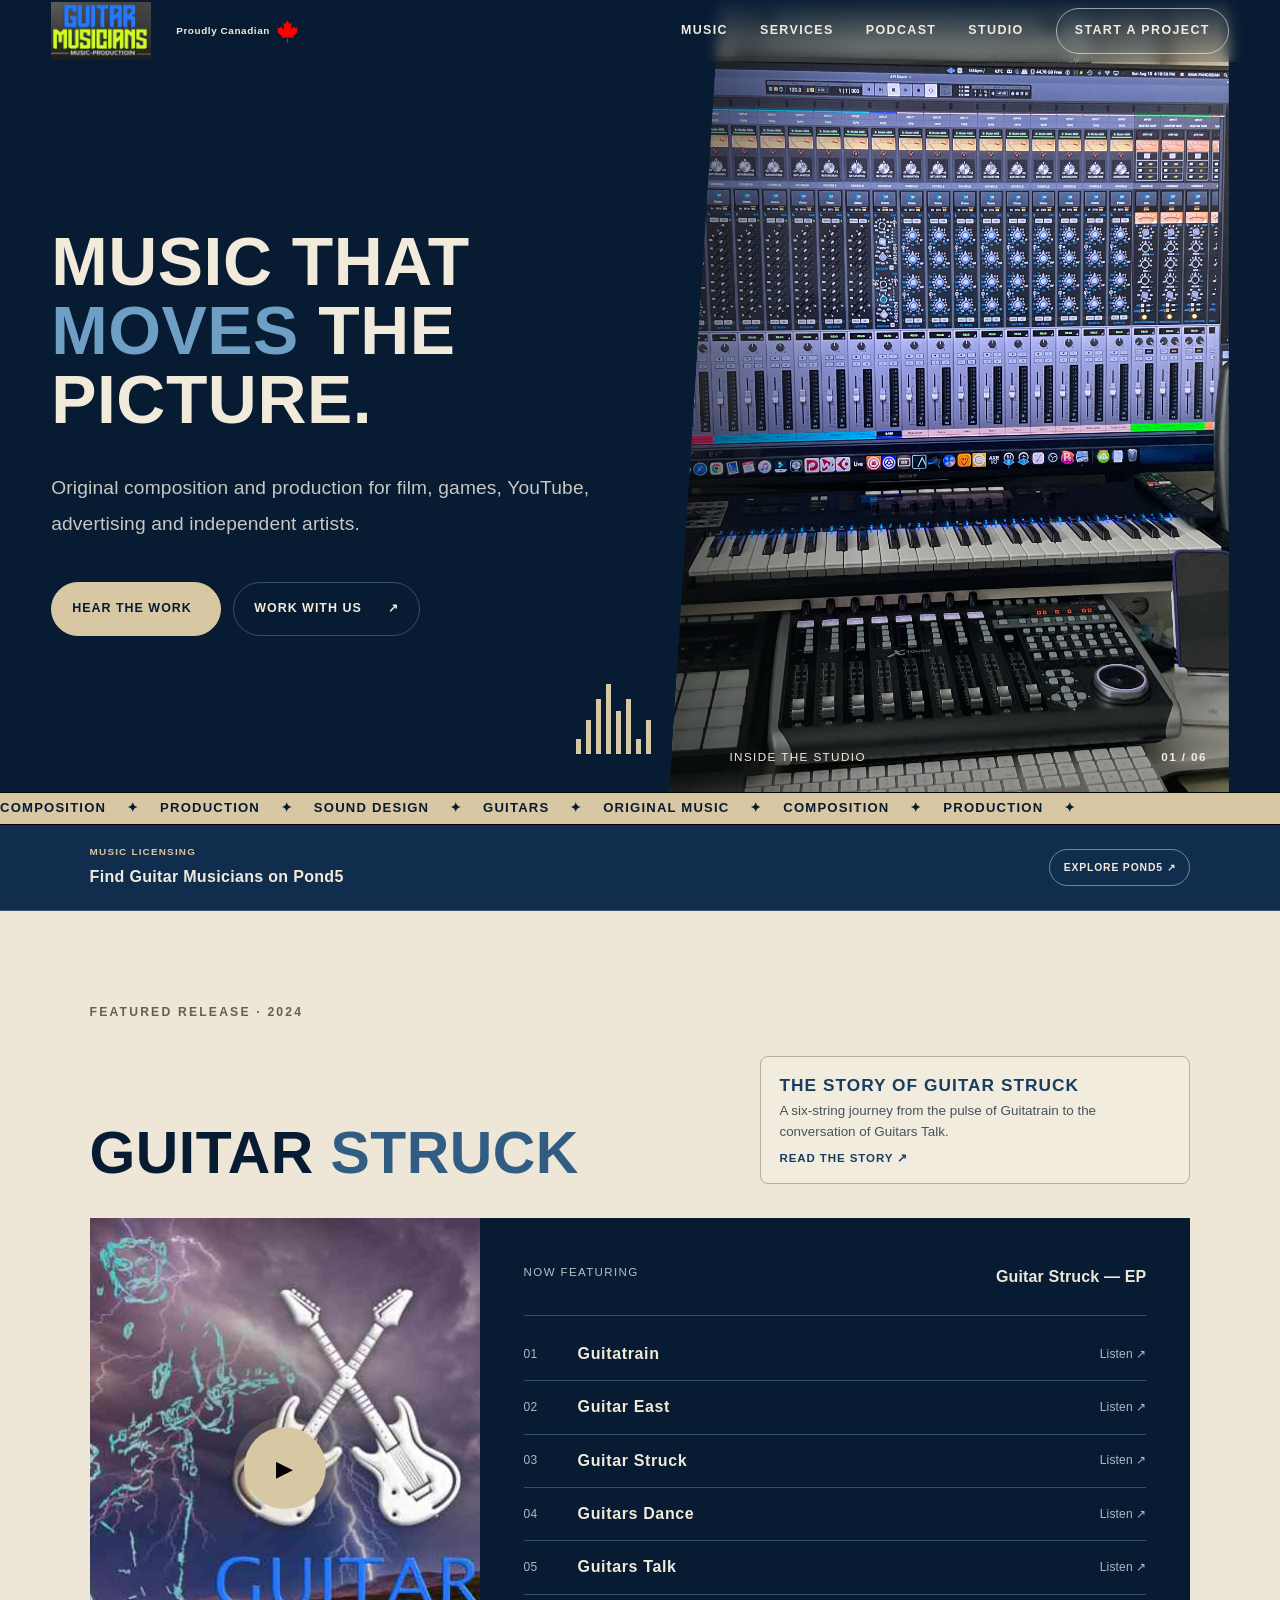
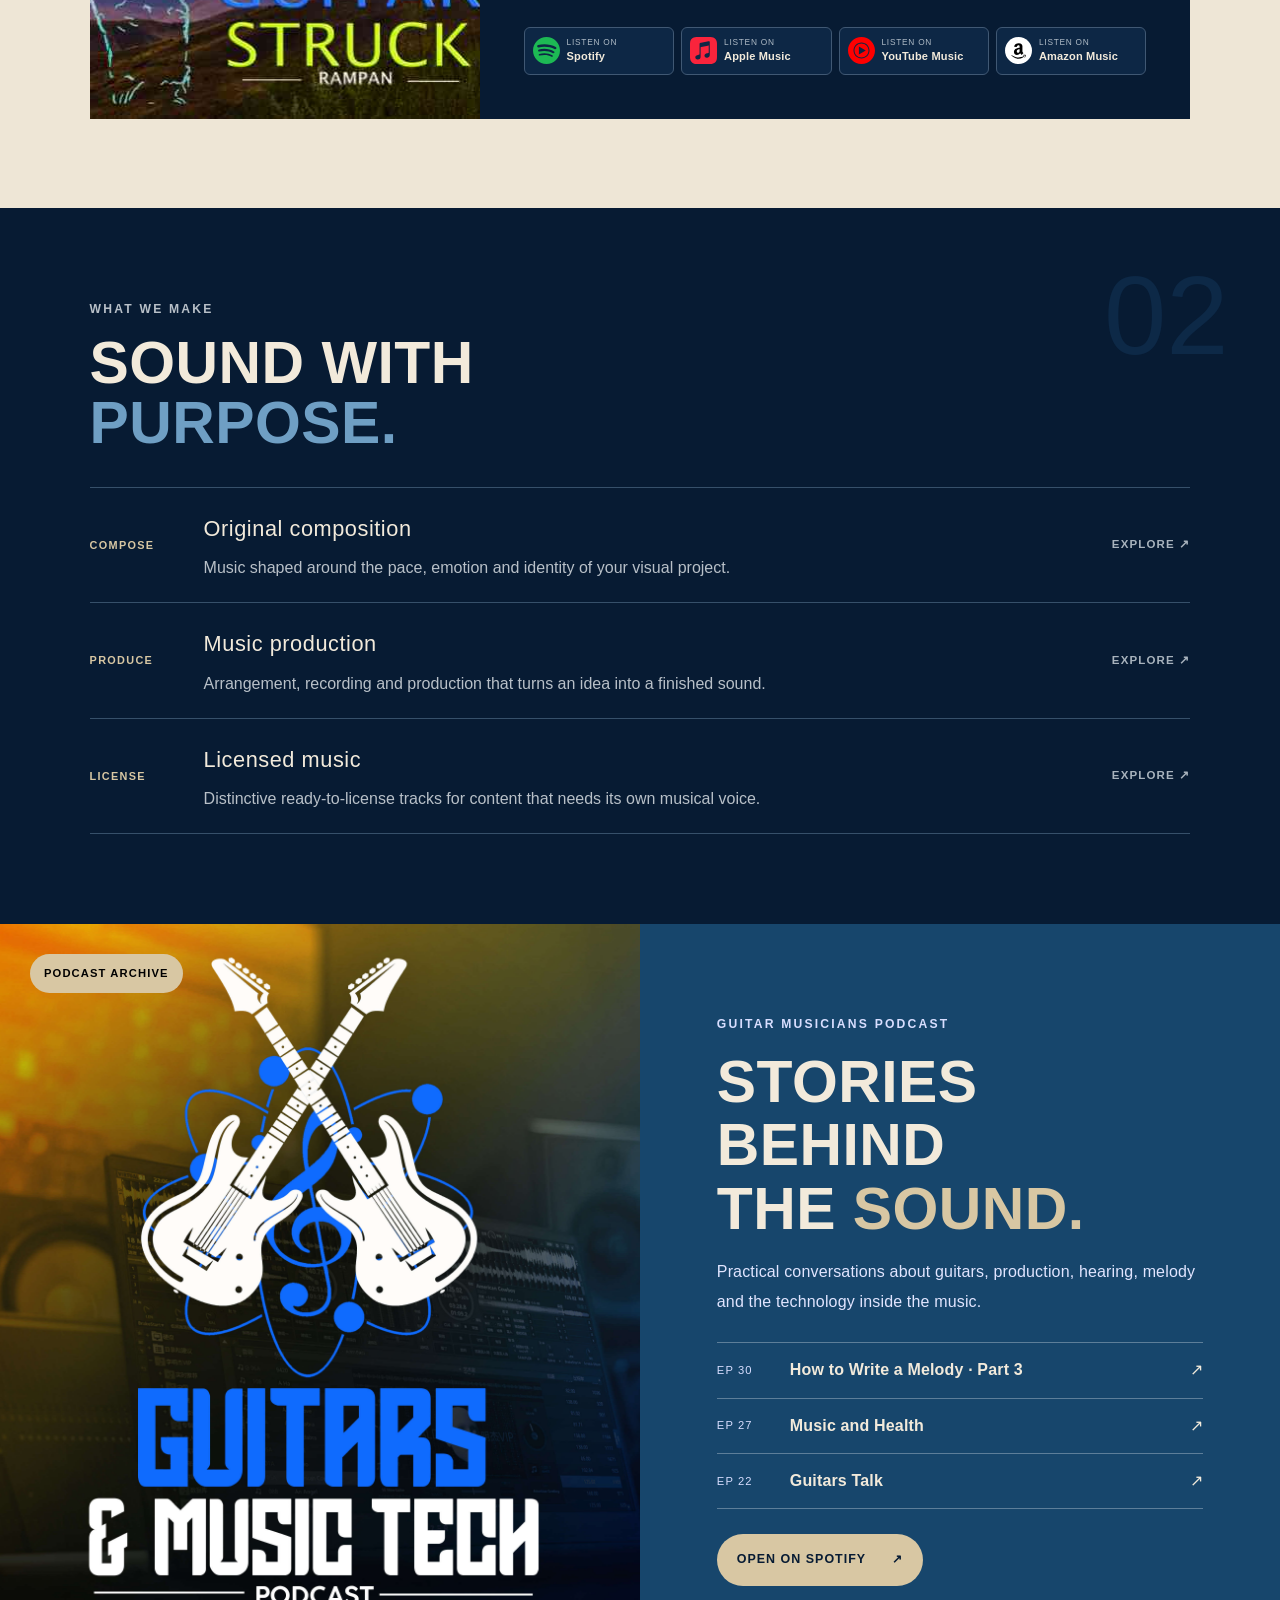
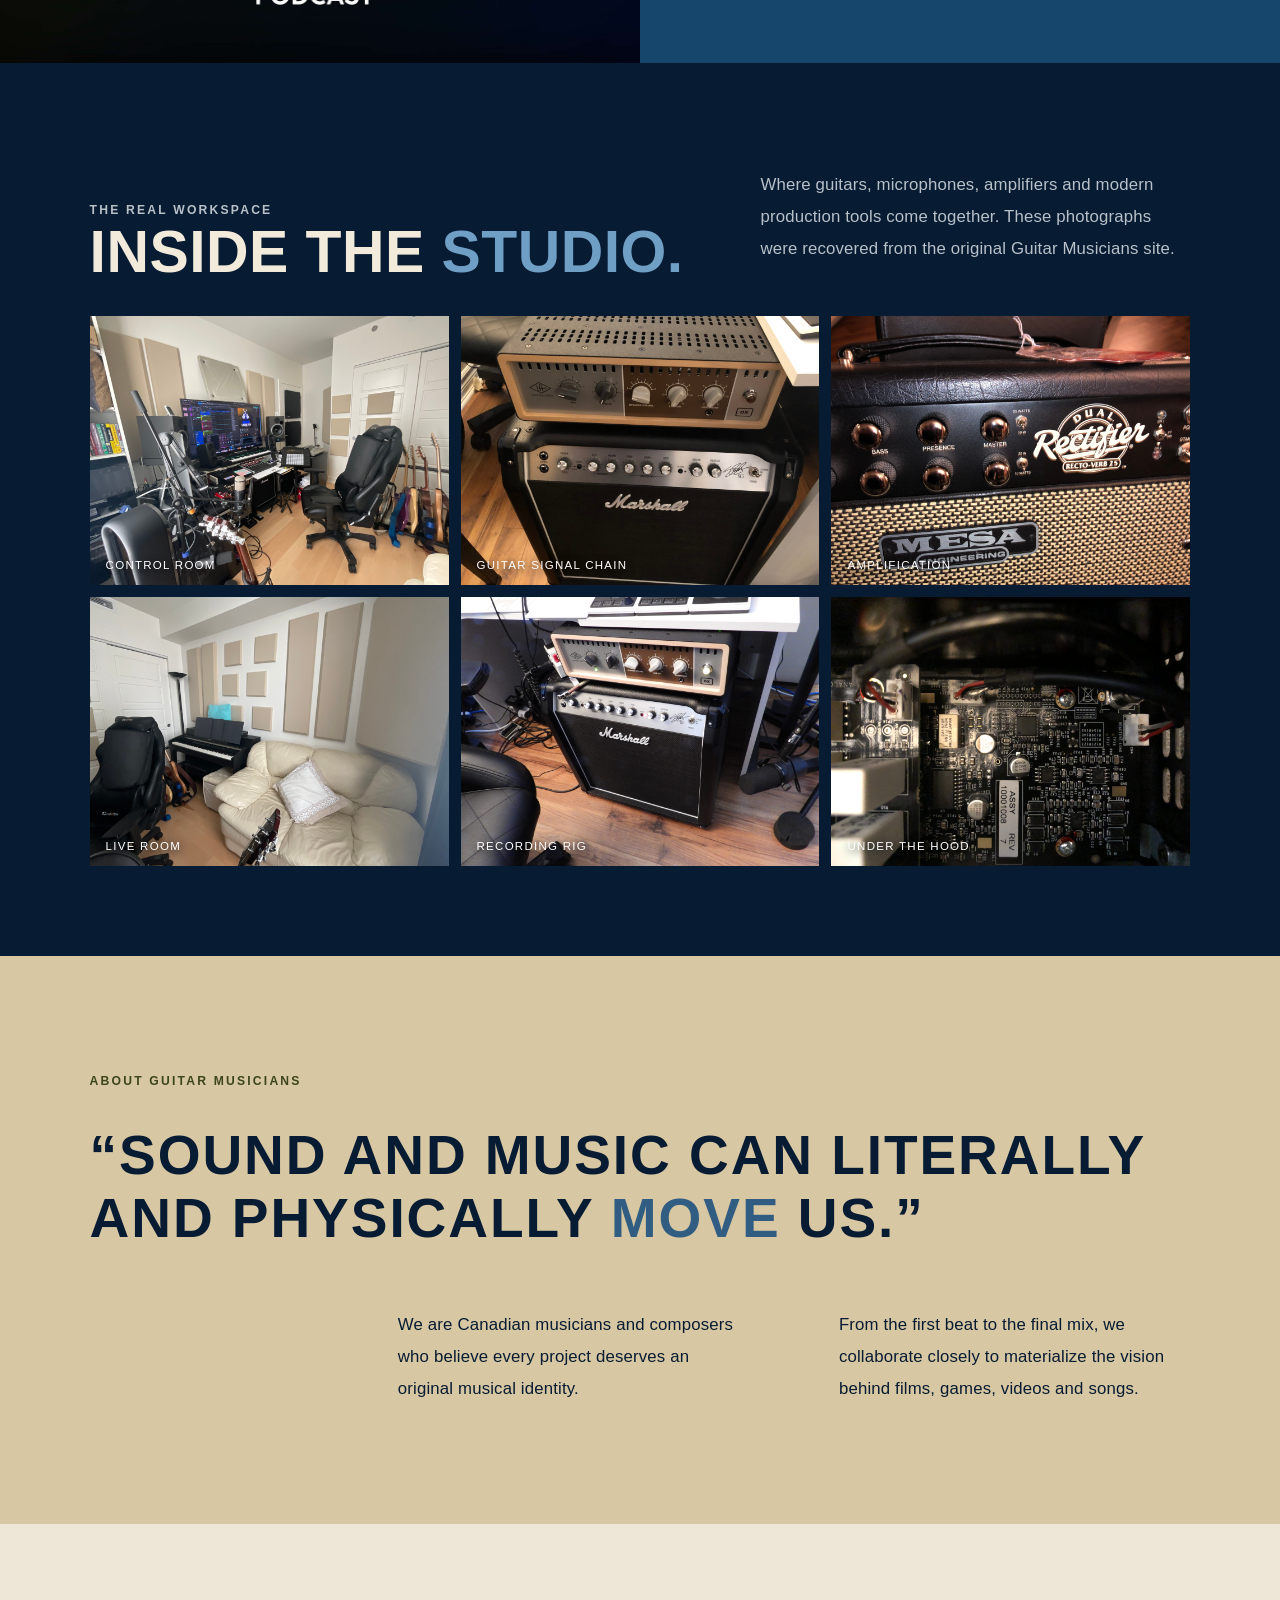
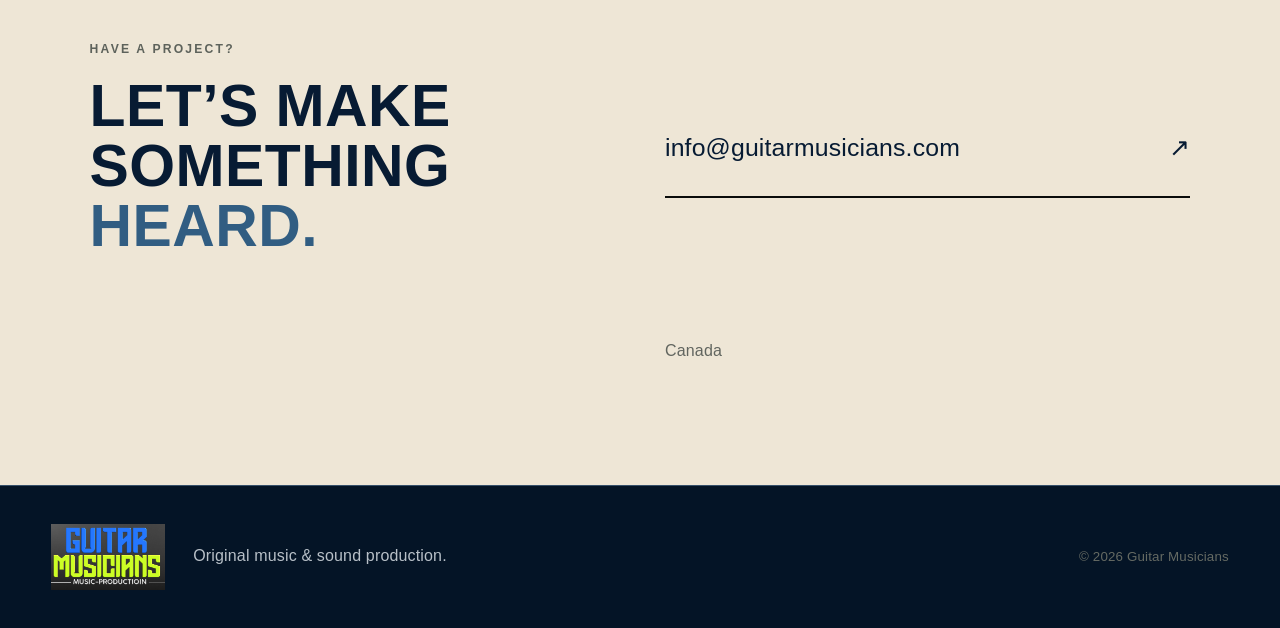
==== commit c9eb6769: "Restore podcast logo and feature Pond5" ====
--- a/index.html
+++ b/index.html
@@ -45,6 +45,11 @@
 
     <div class="ticker" aria-hidden="true"><div>COMPOSITION <span>✦</span> PRODUCTION <span>✦</span> SOUND DESIGN <span>✦</span> GUITARS <span>✦</span> ORIGINAL MUSIC <span>✦</span> COMPOSITION <span>✦</span> PRODUCTION <span>✦</span></div></div>
 
+    <section class="pond5-strip" aria-label="Music licensing on Pond5">
+      <div><span>Music licensing</span><strong>Find Guitar Musicians on Pond5</strong></div>
+      <a href="https://www.pond5.com/royalty-free-music/item/164571109-guitars-talk?ref=ramy28261">Explore Pond5 <span>↗</span></a>
+    </section>
+
     <section class="section music-section" id="music">
       <div class="section-heading">
         <p class="eyebrow">Featured release · 2024</p>
@@ -90,7 +95,7 @@
 
     <section class="podcast-section" id="podcast">
       <div class="podcast-art">
-        <img src="assets/images/studio/recording-rig.jpeg" alt="Microphone and guitar amplifier in the Guitar Musicians studio">
+        <img src="assets/images/guitars-music-tech-logo.jpeg" alt="Guitars and Music Tech Podcast logo">
         <span class="podcast-badge">Podcast archive</span>
       </div>
       <div class="podcast-copy">
@@ -143,7 +148,6 @@
   <footer>
     <a class="wordmark footer-mark" href="#top"><img src="assets/images/logo.jpg" alt="Guitar Musicians — Music Production"></a>
     <p>Original music & sound production.</p>
-    <div><a href="https://www.youtube.com/channel/UCaqDCXj79M9VpP4hdtVzmQg">YouTube</a><a href="https://podcasters.spotify.com/pod/show/rami-panossian">Spotify</a><a href="https://www.pond5.com/royalty-free-music/item/164571109-guitars-talk?ref=ramy28261">Pond5</a></div>
     <small>© <span id="year"></span> Guitar Musicians</small>
   </footer>
 
--- a/assets/style.css
+++ b/assets/style.css
@@ -156,3 +156,12 @@
 .canada-mark svg,.canada-dialog>svg{display:none}
 .canada-leaf{display:inline-block;width:23px;height:26px;background:#ff0000;mask:url('images/canadian-maple-leaf.svg') center/contain no-repeat;-webkit-mask:url('images/canadian-maple-leaf.svg') center/contain no-repeat}
 .dialog-leaf{width:58px;height:66px}
+
+/* Pond5 placement, compact country mark and podcast identity */
+.canada-mark em{font-size:.62rem;letter-spacing:.06em}
+.pond5-strip{display:flex;align-items:center;justify-content:space-between;gap:24px;padding:18px clamp(20px,7vw,110px);background:#102d4d;border-bottom:1px solid var(--line)}
+.pond5-strip div span,.pond5-strip div strong{display:block}.pond5-strip div span{text-transform:uppercase;color:var(--acid);font-size:.62rem;font-weight:800;letter-spacing:.12em}.pond5-strip div strong{font-size:1rem;letter-spacing:.02em}.pond5-strip>a{flex:0 0 auto;padding:8px 14px;border:1px solid #71879b;border-radius:999px;color:#f2eadb;text-decoration:none;text-transform:uppercase;font-size:.65rem;font-weight:800;letter-spacing:.08em}.pond5-strip>a:hover{background:var(--acid);border-color:var(--acid);color:var(--black)}
+.podcast-art img{filter:none;object-position:center}
+footer{grid-template-columns:auto 1fr auto;align-items:center}.footer-mark{grid-row:auto}footer small{text-align:right}
+@media(max-width:850px){footer{grid-template-columns:1fr}.pond5-strip{align-items:flex-start}}
+@media(max-width:540px){.pond5-strip{padding:15px 20px}.pond5-strip div strong{font-size:.86rem}.pond5-strip>a{padding:7px 10px;font-size:.58rem}}
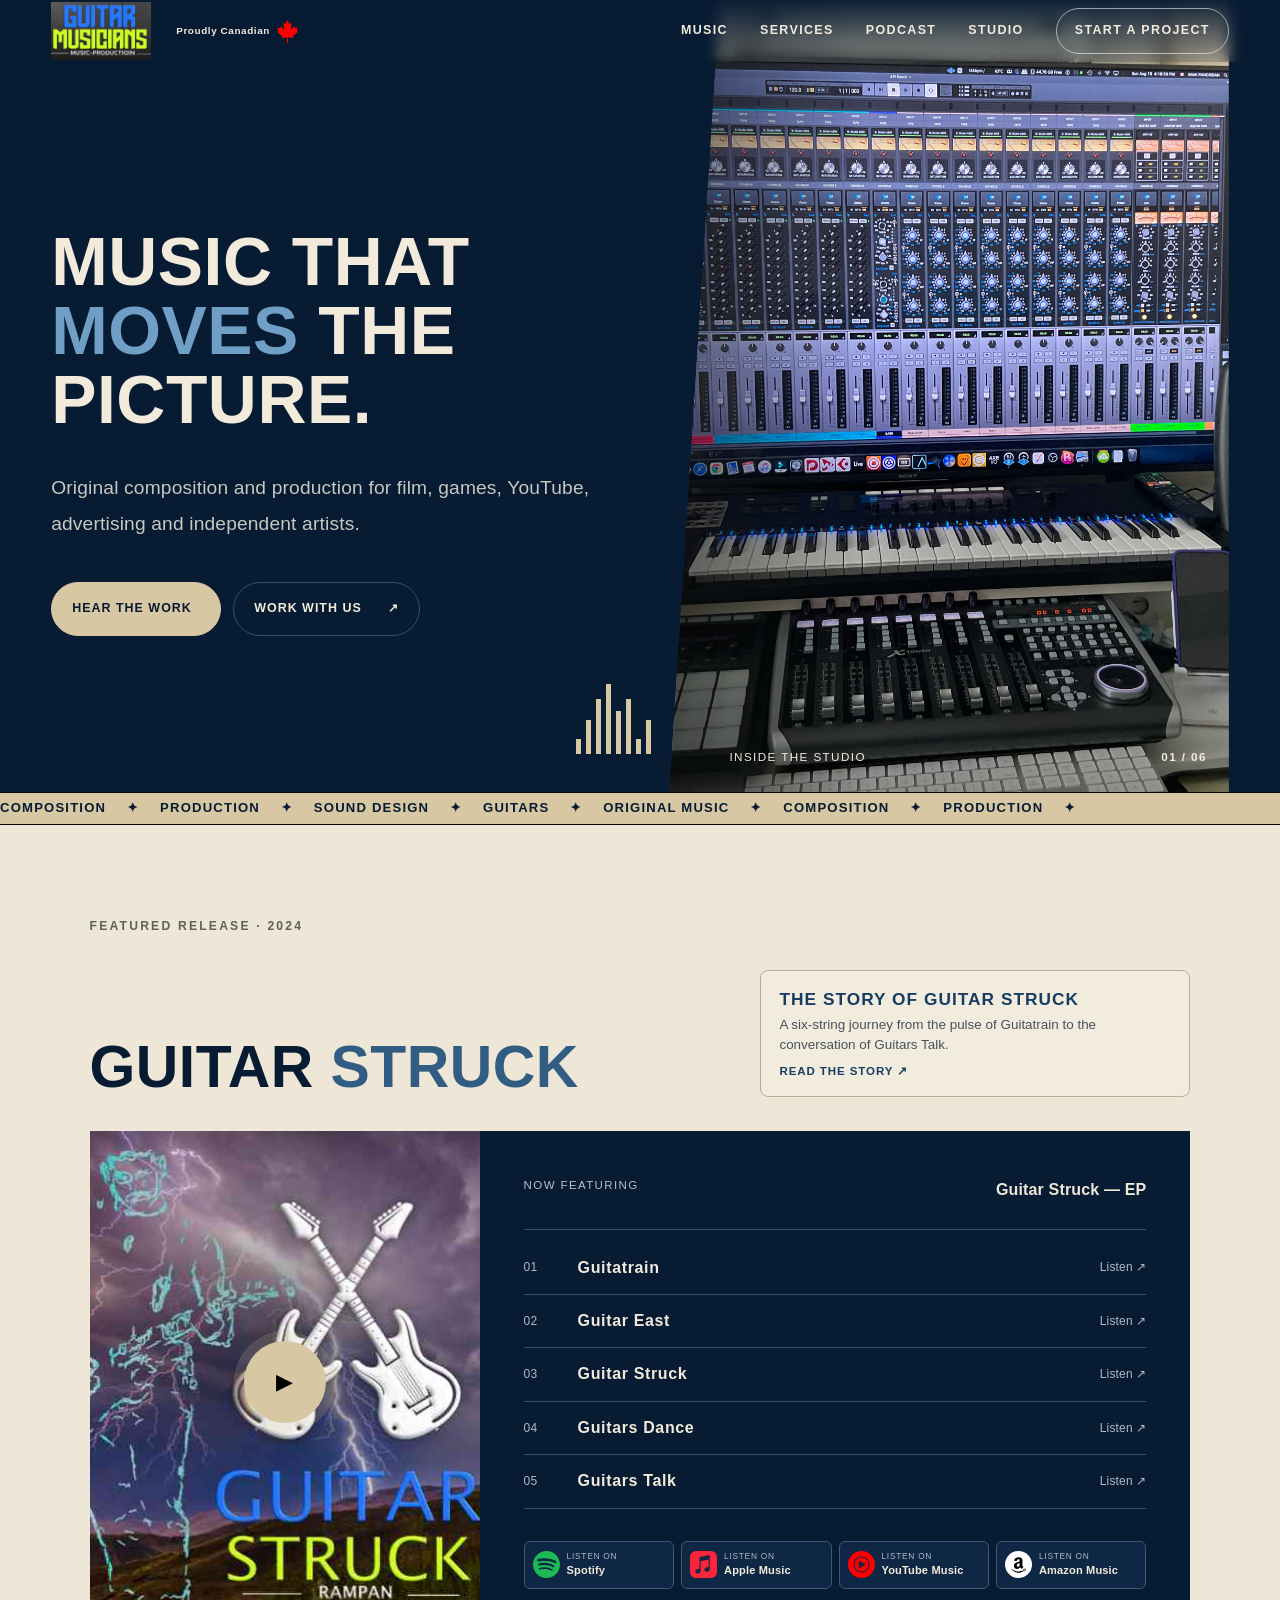
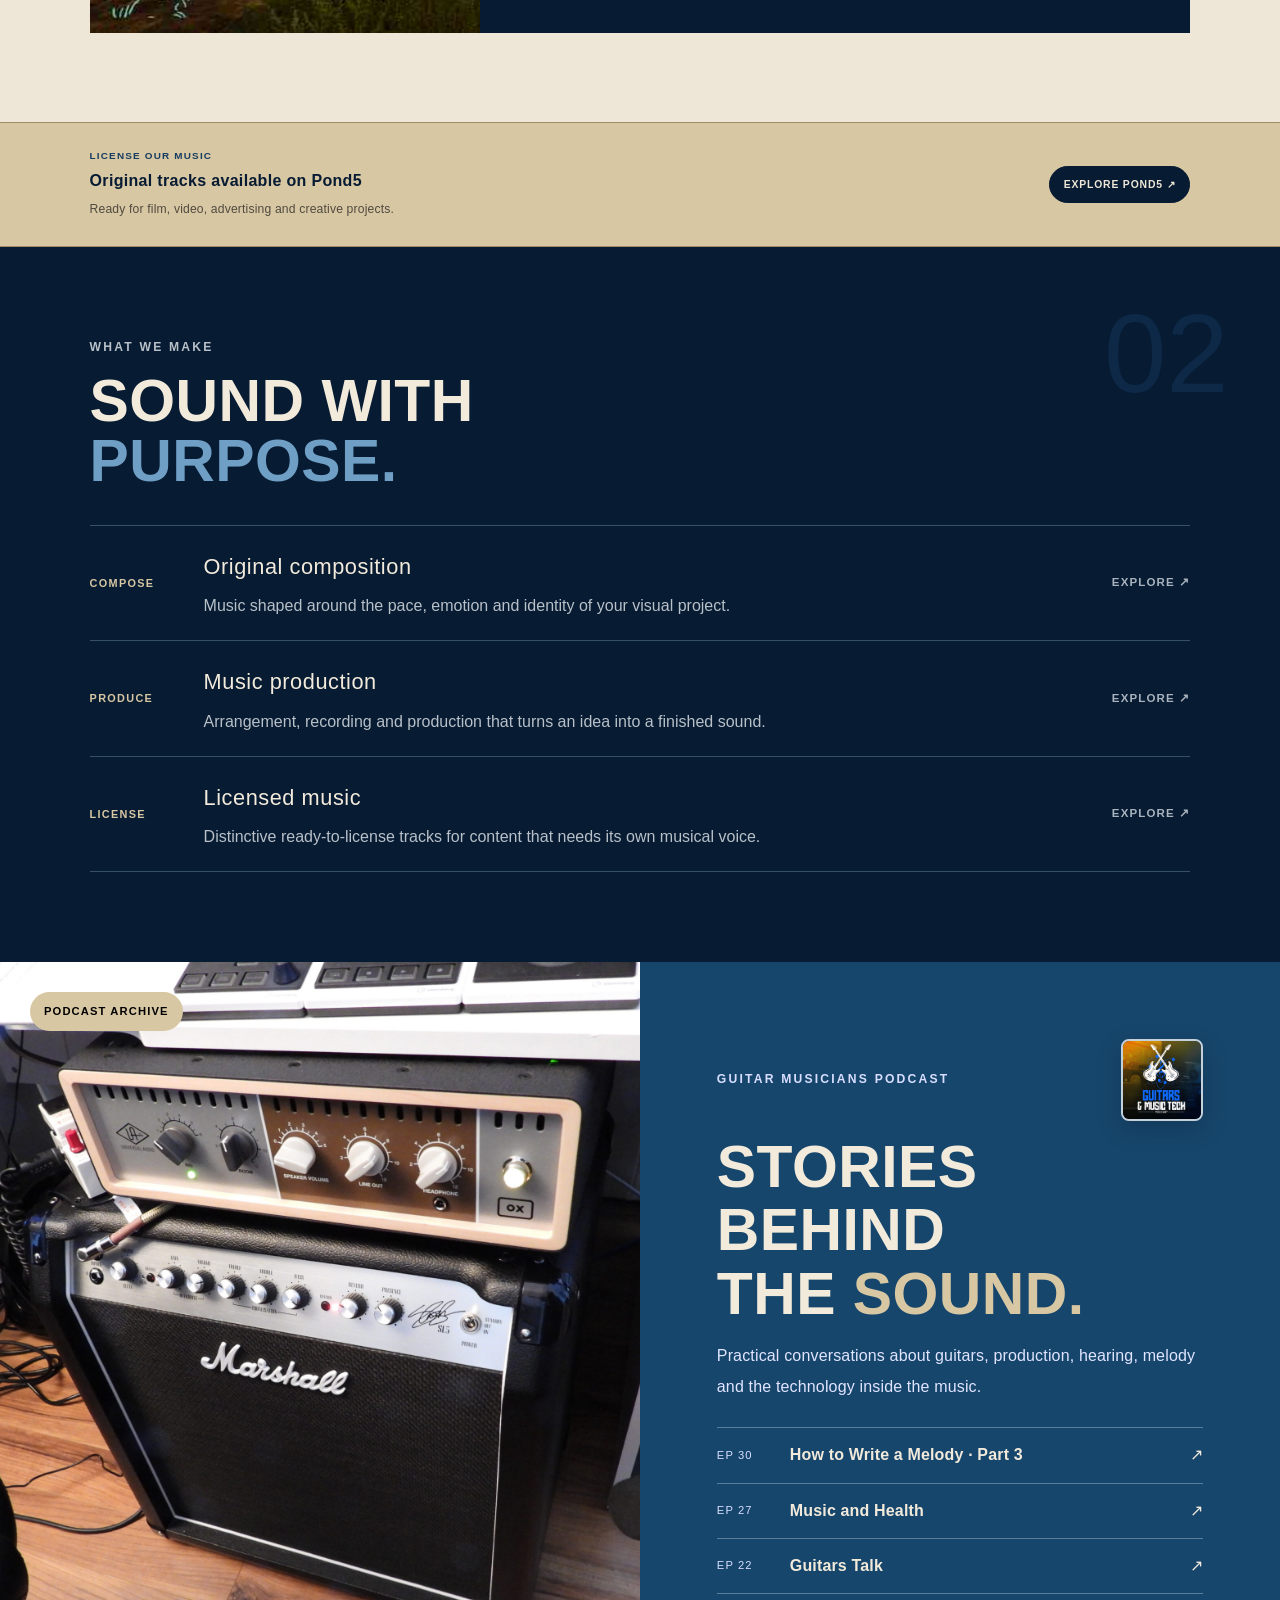
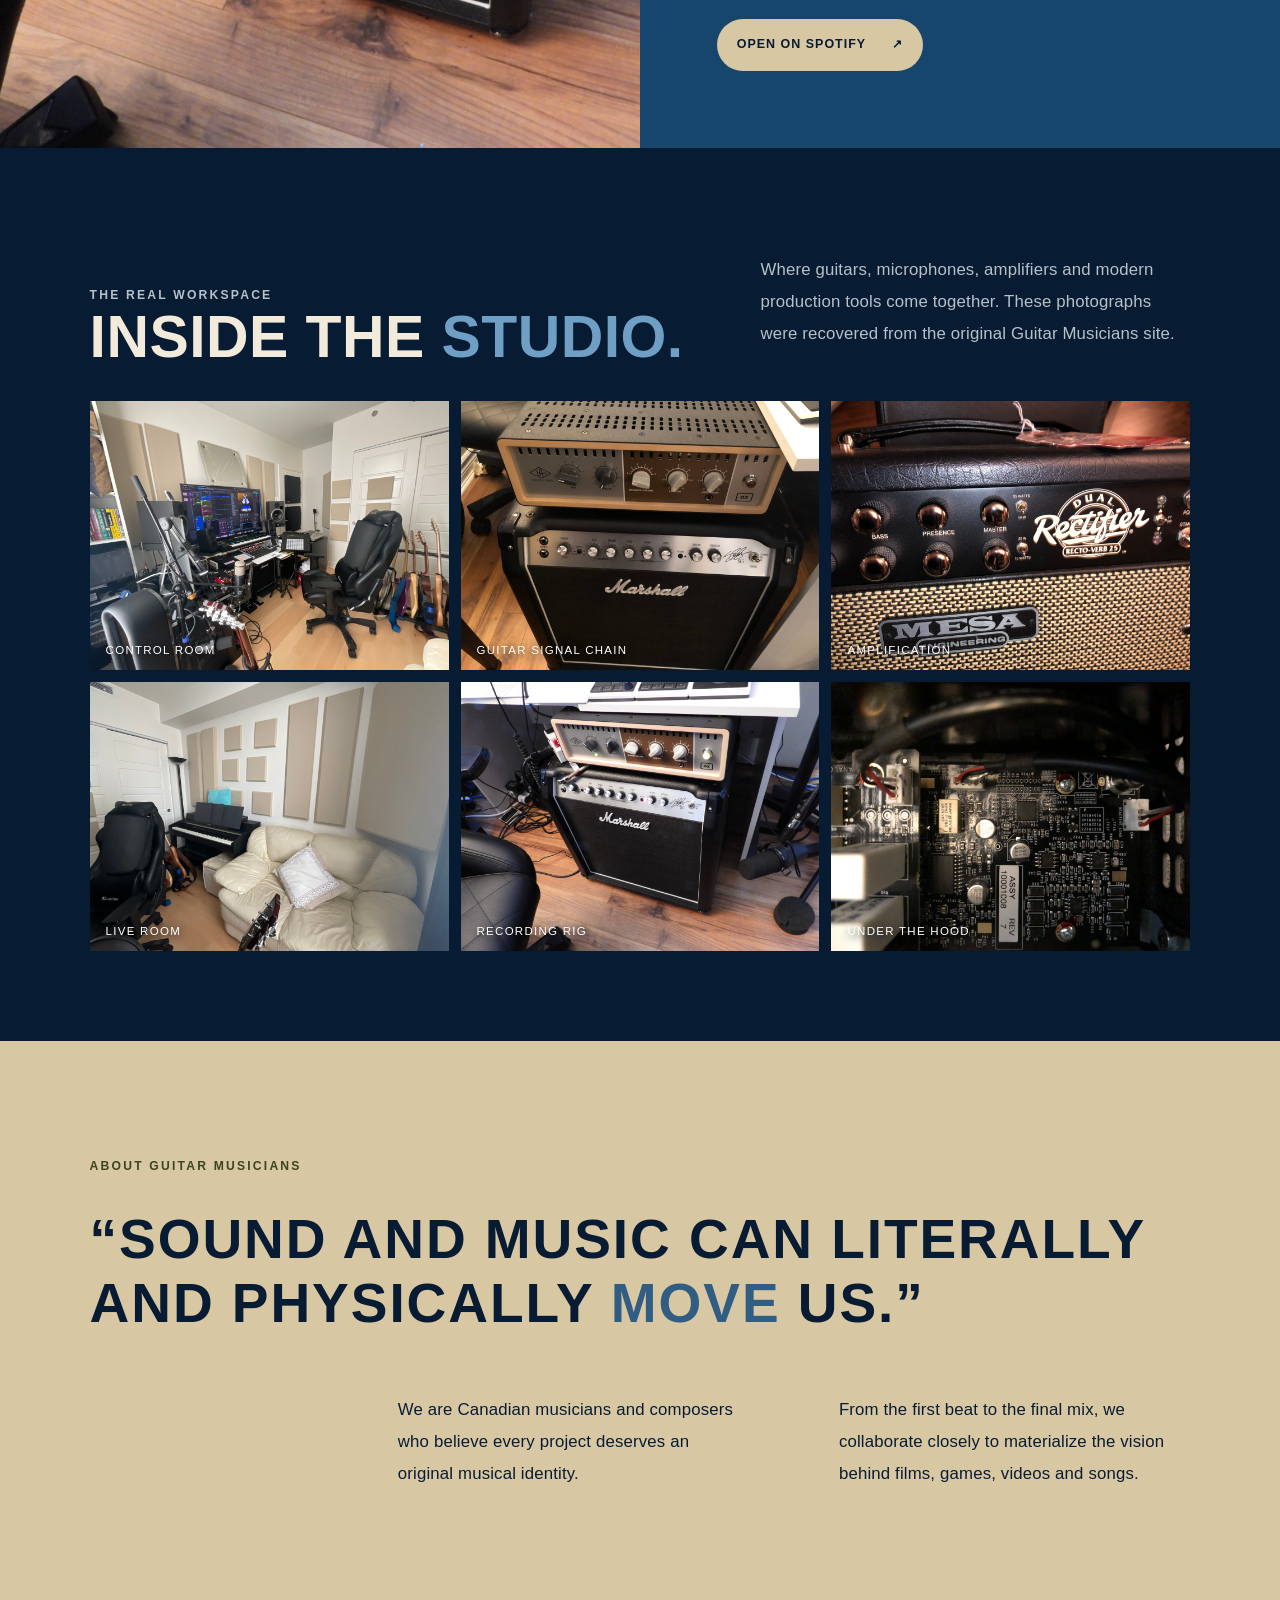
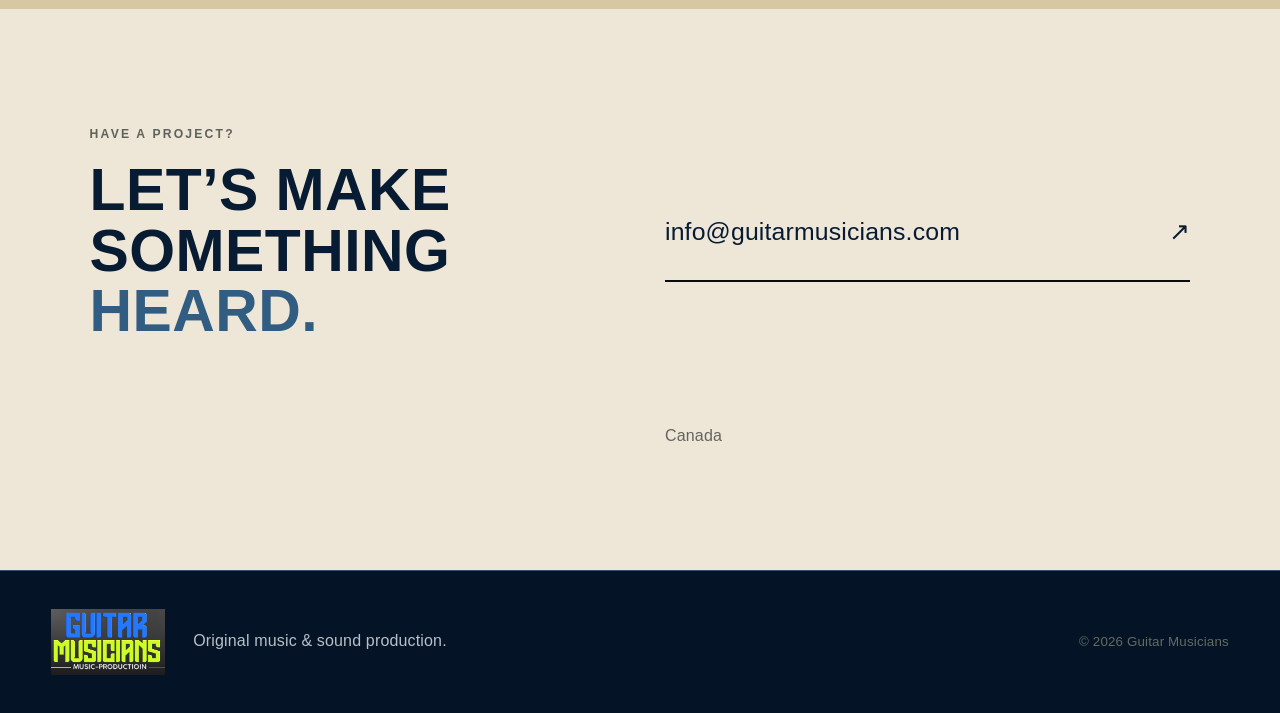
==== commit 401c356b: "Refine podcast artwork and Pond5 feature" ====
--- a/index.html
+++ b/index.html
@@ -45,11 +45,6 @@
 
     <div class="ticker" aria-hidden="true"><div>COMPOSITION <span>✦</span> PRODUCTION <span>✦</span> SOUND DESIGN <span>✦</span> GUITARS <span>✦</span> ORIGINAL MUSIC <span>✦</span> COMPOSITION <span>✦</span> PRODUCTION <span>✦</span></div></div>
 
-    <section class="pond5-strip" aria-label="Music licensing on Pond5">
-      <div><span>Music licensing</span><strong>Find Guitar Musicians on Pond5</strong></div>
-      <a href="https://www.pond5.com/royalty-free-music/item/164571109-guitars-talk?ref=ramy28261">Explore Pond5 <span>↗</span></a>
-    </section>
-
     <section class="section music-section" id="music">
       <div class="section-heading">
         <p class="eyebrow">Featured release · 2024</p>
@@ -80,6 +75,11 @@
       </div>
     </section>
 
+    <section class="pond5-strip" aria-label="Music licensing on Pond5">
+      <div><span>License our music</span><strong>Original tracks available on Pond5</strong><small>Ready for film, video, advertising and creative projects.</small></div>
+      <a href="https://www.pond5.com/royalty-free-music/item/164571109-guitars-talk?ref=ramy28261">Explore Pond5 <span>↗</span></a>
+    </section>
+
     <section class="section services-section" id="services">
       <div class="section-number">02</div>
       <div class="section-heading compact">
@@ -95,11 +95,11 @@
 
     <section class="podcast-section" id="podcast">
       <div class="podcast-art">
-        <img src="assets/images/guitars-music-tech-logo.jpeg" alt="Guitars and Music Tech Podcast logo">
+        <img src="assets/images/studio/recording-rig.jpeg" alt="Microphone and guitar amplifier in the Guitar Musicians studio">
         <span class="podcast-badge">Podcast archive</span>
       </div>
       <div class="podcast-copy">
-        <p class="eyebrow">Guitar Musicians Podcast</p>
+        <div class="podcast-title-row"><p class="eyebrow">Guitar Musicians Podcast</p><img src="assets/images/guitars-music-tech-logo.jpeg" alt="Guitars and Music Tech Podcast"></div>
         <h2>Stories behind<br>the <em>sound.</em></h2>
         <p>Practical conversations about guitars, production, hearing, melody and the technology inside the music.</p>
         <div class="episode-list">
--- a/assets/style.css
+++ b/assets/style.css
@@ -165,3 +165,10 @@
 footer{grid-template-columns:auto 1fr auto;align-items:center}.footer-mark{grid-row:auto}footer small{text-align:right}
 @media(max-width:850px){footer{grid-template-columns:1fr}.pond5-strip{align-items:flex-start}}
 @media(max-width:540px){.pond5-strip{padding:15px 20px}.pond5-strip div strong{font-size:.86rem}.pond5-strip>a{padding:7px 10px;font-size:.58rem}}
+
+/* Stronger Pond5 feature and compact podcast badge */
+.pond5-strip{padding-block:24px;background:var(--acid);color:var(--black);border-block:1px solid #9f8d68}
+.pond5-strip div span{color:#173d61}.pond5-strip div small{display:block;margin-top:2px;color:#4f4a40;font-size:.76rem}.pond5-strip>a{border-color:var(--black);background:var(--black);color:var(--white)}.pond5-strip>a:hover{background:#173d61;border-color:#173d61;color:#fff}
+.podcast-title-row{display:flex;align-items:center;justify-content:space-between;gap:24px;margin-bottom:12px}
+.podcast-title-row .eyebrow{margin:0}.podcast-title-row img{width:82px;height:82px;object-fit:cover;border:2px solid rgba(255,255,255,.75);border-radius:8px;box-shadow:0 8px 24px rgba(3,14,27,.22)}
+@media(max-width:540px){.pond5-strip{padding-block:18px}.pond5-strip div small{display:none}.podcast-title-row img{width:64px;height:64px}}
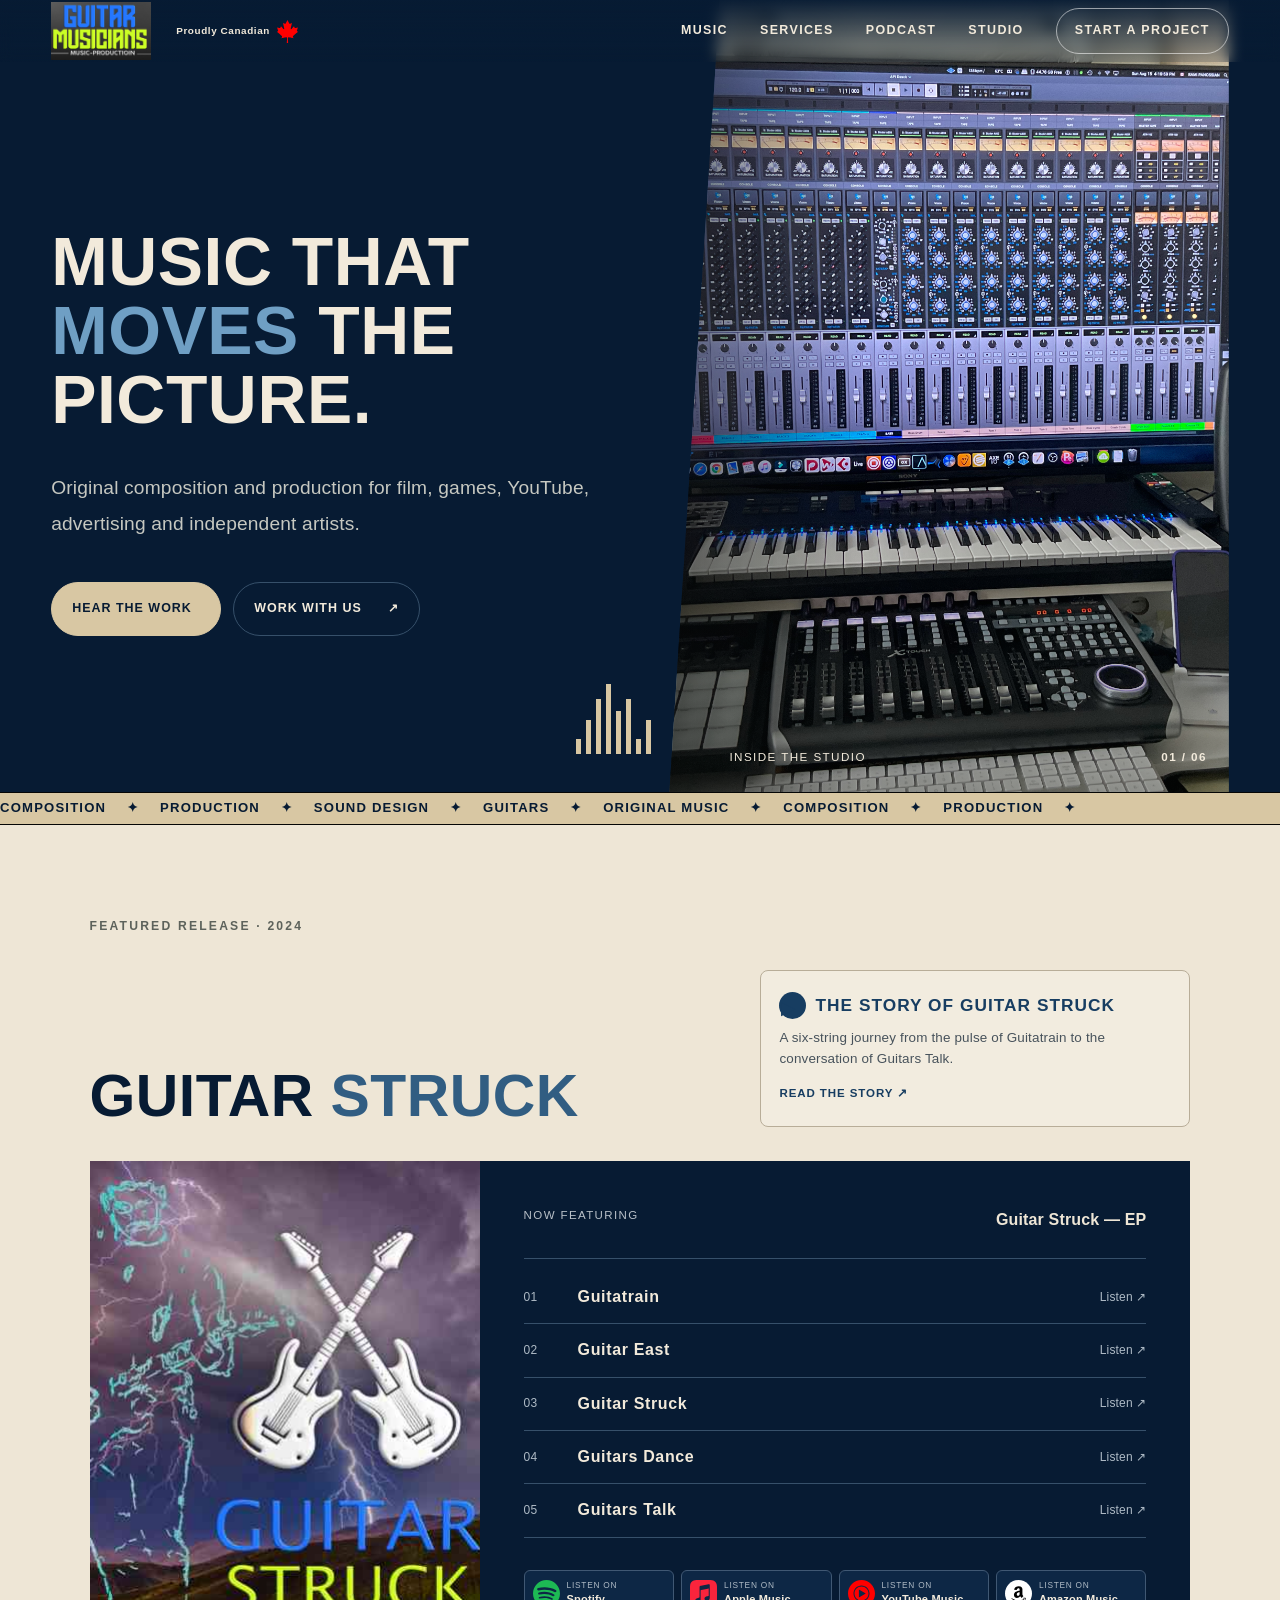
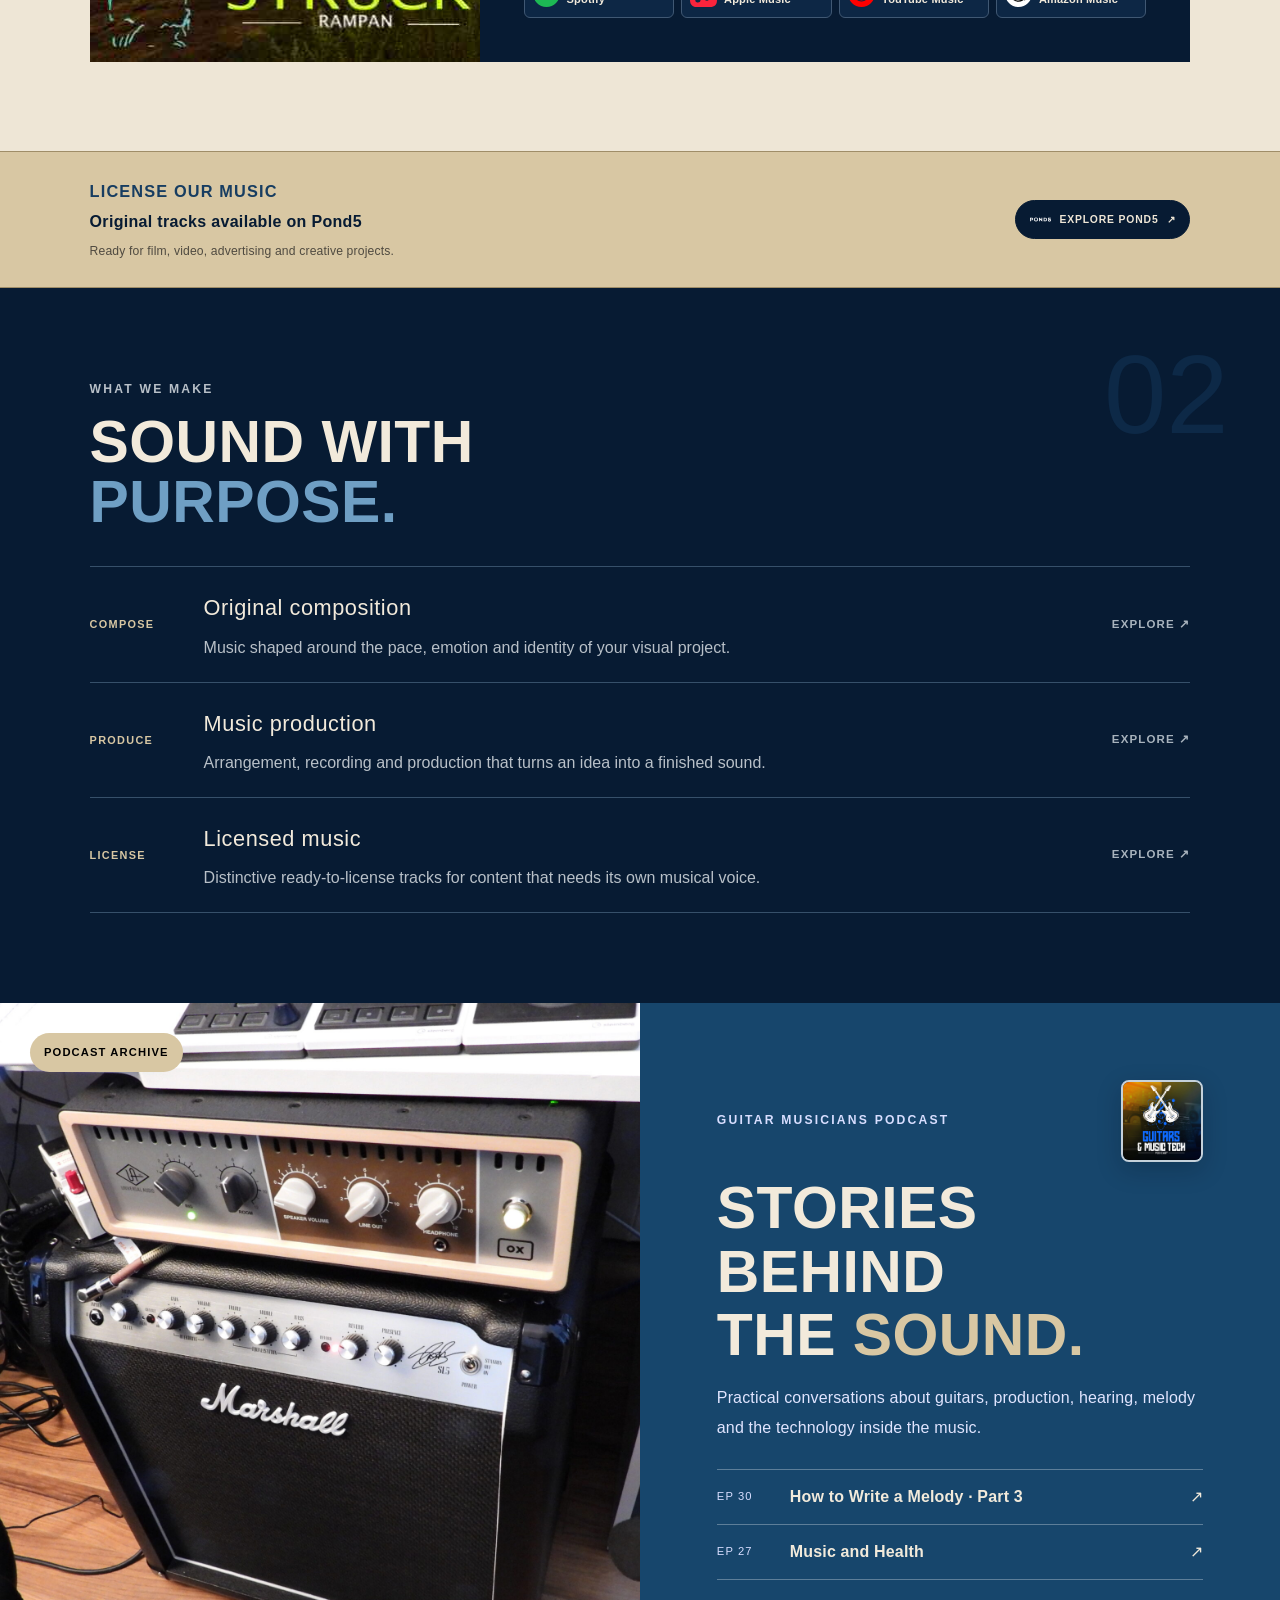
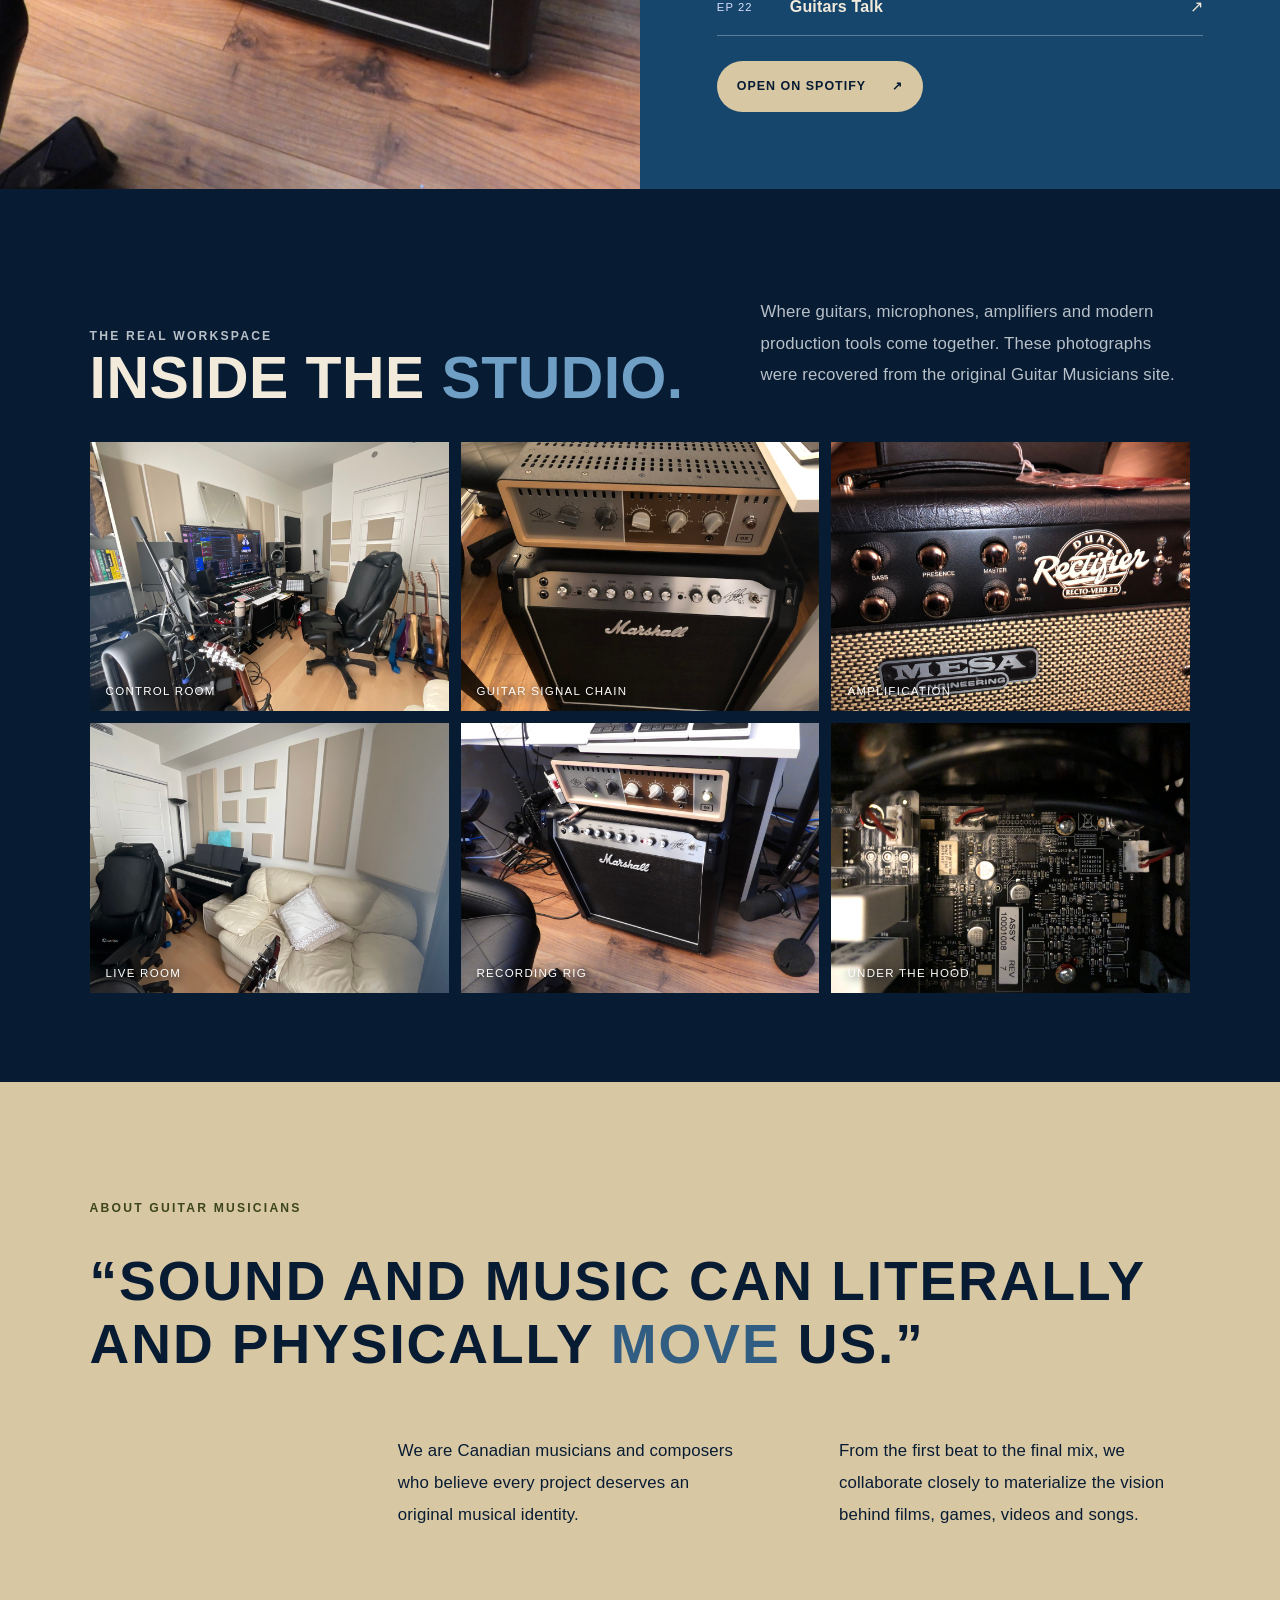
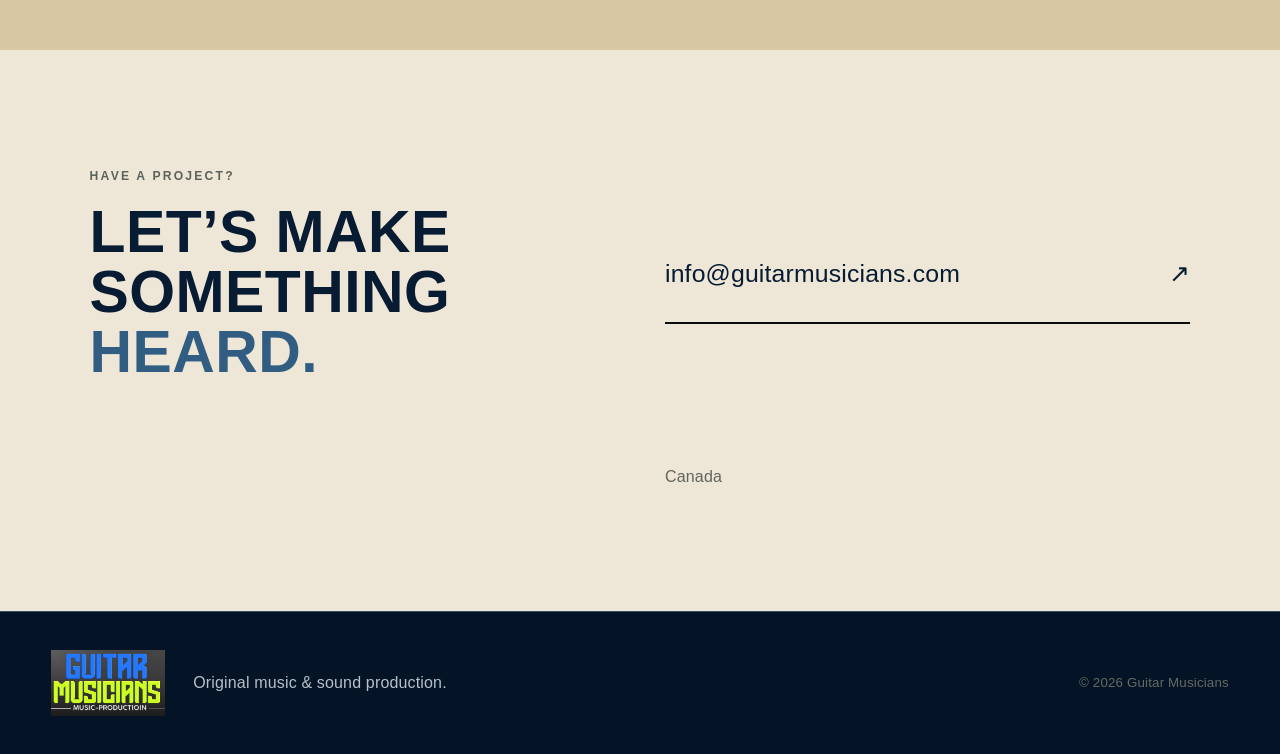
==== commit 88d81f84: "Move video playback and brand Pond5 action" ====
--- a/index.html
+++ b/index.html
@@ -49,12 +49,11 @@
       <div class="section-heading">
         <p class="eyebrow">Featured release · 2024</p>
         <h2>Guitar <em>Struck</em></h2>
-        <button class="story-preview" type="button" aria-haspopup="dialog"><span>The story of Guitar Struck</span><strong>A six-string journey from the pulse of Guitatrain to the conversation of Guitars Talk.</strong><i>Read the story ↗</i></button>
+        <div class="story-preview"><button class="story-video-button" type="button" data-video="MsY9xvwN4lI"><span class="mini-play" aria-hidden="true">▶</span><span>The story of Guitar Struck</span></button><strong>A six-string journey from the pulse of Guitatrain to the conversation of Guitars Talk.</strong><button class="story-read-button" type="button" aria-haspopup="dialog">Read the story ↗</button></div>
       </div>
       <div class="player-shell">
         <div class="album-art">
           <img src="assets/images/guitar-struck-cover.jpg" alt="Guitar Struck EP cover by RamPan">
-          <button class="art-play" type="button" data-video="MsY9xvwN4lI" aria-label="Play Guitar Struck on YouTube">▶</button>
         </div>
         <div class="player-panel">
           <div class="now-playing"><span>Now featuring</span><strong>Guitar Struck — EP</strong></div>
@@ -77,7 +76,7 @@
 
     <section class="pond5-strip" aria-label="Music licensing on Pond5">
       <div><span>License our music</span><strong>Original tracks available on Pond5</strong><small>Ready for film, video, advertising and creative projects.</small></div>
-      <a href="https://www.pond5.com/royalty-free-music/item/164571109-guitars-talk?ref=ramy28261">Explore Pond5 <span>↗</span></a>
+      <a href="https://www.pond5.com/royalty-free-music/item/164571109-guitars-talk?ref=ramy28261"><img src="assets/images/pond5.svg" alt="">Explore Pond5 <span>↗</span></a>
     </section>
 
     <section class="section services-section" id="services">
@@ -99,7 +98,7 @@
         <span class="podcast-badge">Podcast archive</span>
       </div>
       <div class="podcast-copy">
-        <div class="podcast-title-row"><p class="eyebrow">Guitar Musicians Podcast</p><img src="assets/images/guitars-music-tech-logo.jpeg" alt="Guitars and Music Tech Podcast"></div>
+        <div class="podcast-title-row"><p class="eyebrow">Guitar Musicians Podcast</p><a href="https://podcasters.spotify.com/pod/show/rami-panossian" aria-label="Open the Guitars and Music Tech Podcast on Spotify"><img src="assets/images/guitars-music-tech-logo.jpeg" alt="Guitars and Music Tech Podcast"></a></div>
         <h2>Stories behind<br>the <em>sound.</em></h2>
         <p>Practical conversations about guitars, production, hearing, melody and the technology inside the music.</p>
         <div class="episode-list">
--- a/assets/style.css
+++ b/assets/style.css
@@ -172,3 +172,11 @@
 .podcast-title-row{display:flex;align-items:center;justify-content:space-between;gap:24px;margin-bottom:12px}
 .podcast-title-row .eyebrow{margin:0}.podcast-title-row img{width:82px;height:82px;object-fit:cover;border:2px solid rgba(255,255,255,.75);border-radius:8px;box-shadow:0 8px 24px rgba(3,14,27,.22)}
 @media(max-width:540px){.pond5-strip{padding-block:18px}.pond5-strip div small{display:none}.podcast-title-row img{width:64px;height:64px}}
+
+/* Video-linked story title and branded Pond5 action */
+.story-preview{cursor:default}.story-preview:hover{background:rgba(255,255,255,.22);border-color:#b8ad98}
+.story-video-button,.story-read-button{border:0;background:transparent;color:#173d61;font:inherit;cursor:pointer;text-align:left}
+.story-video-button{display:flex;align-items:center;gap:9px;padding:0;font-family:var(--display);font-size:1.18rem;text-transform:uppercase;letter-spacing:.05em}
+.mini-play{display:grid;place-items:center;width:27px;height:27px;border-radius:50%;background:#173d61;color:#fff;font-family:Arial,sans-serif;font-size:.58rem;padding-left:2px}.story-video-button:hover,.story-video-button:focus-visible,.story-read-button:hover,.story-read-button:focus-visible{color:#4a789d}.story-preview>strong{display:block;margin:7px 0;font-size:.84rem;font-weight:500;color:#47525b;line-height:1.55}.story-read-button{padding:0;margin-top:3px;font-size:.72rem;font-weight:800;text-transform:uppercase;letter-spacing:.08em}
+.pond5-strip div>span{font-family:var(--display);font-size:1.02rem;letter-spacing:.07em}.pond5-strip>a{display:flex;align-items:center;gap:8px}.pond5-strip>a img{width:21px;height:21px;filter:invert(1)}
+.podcast-title-row a{display:block;border-radius:8px}.podcast-title-row a:hover img,.podcast-title-row a:focus-visible img{transform:scale(1.05);box-shadow:0 10px 30px rgba(3,14,27,.4)}.podcast-title-row img{transition:transform .2s ease,box-shadow .2s ease}
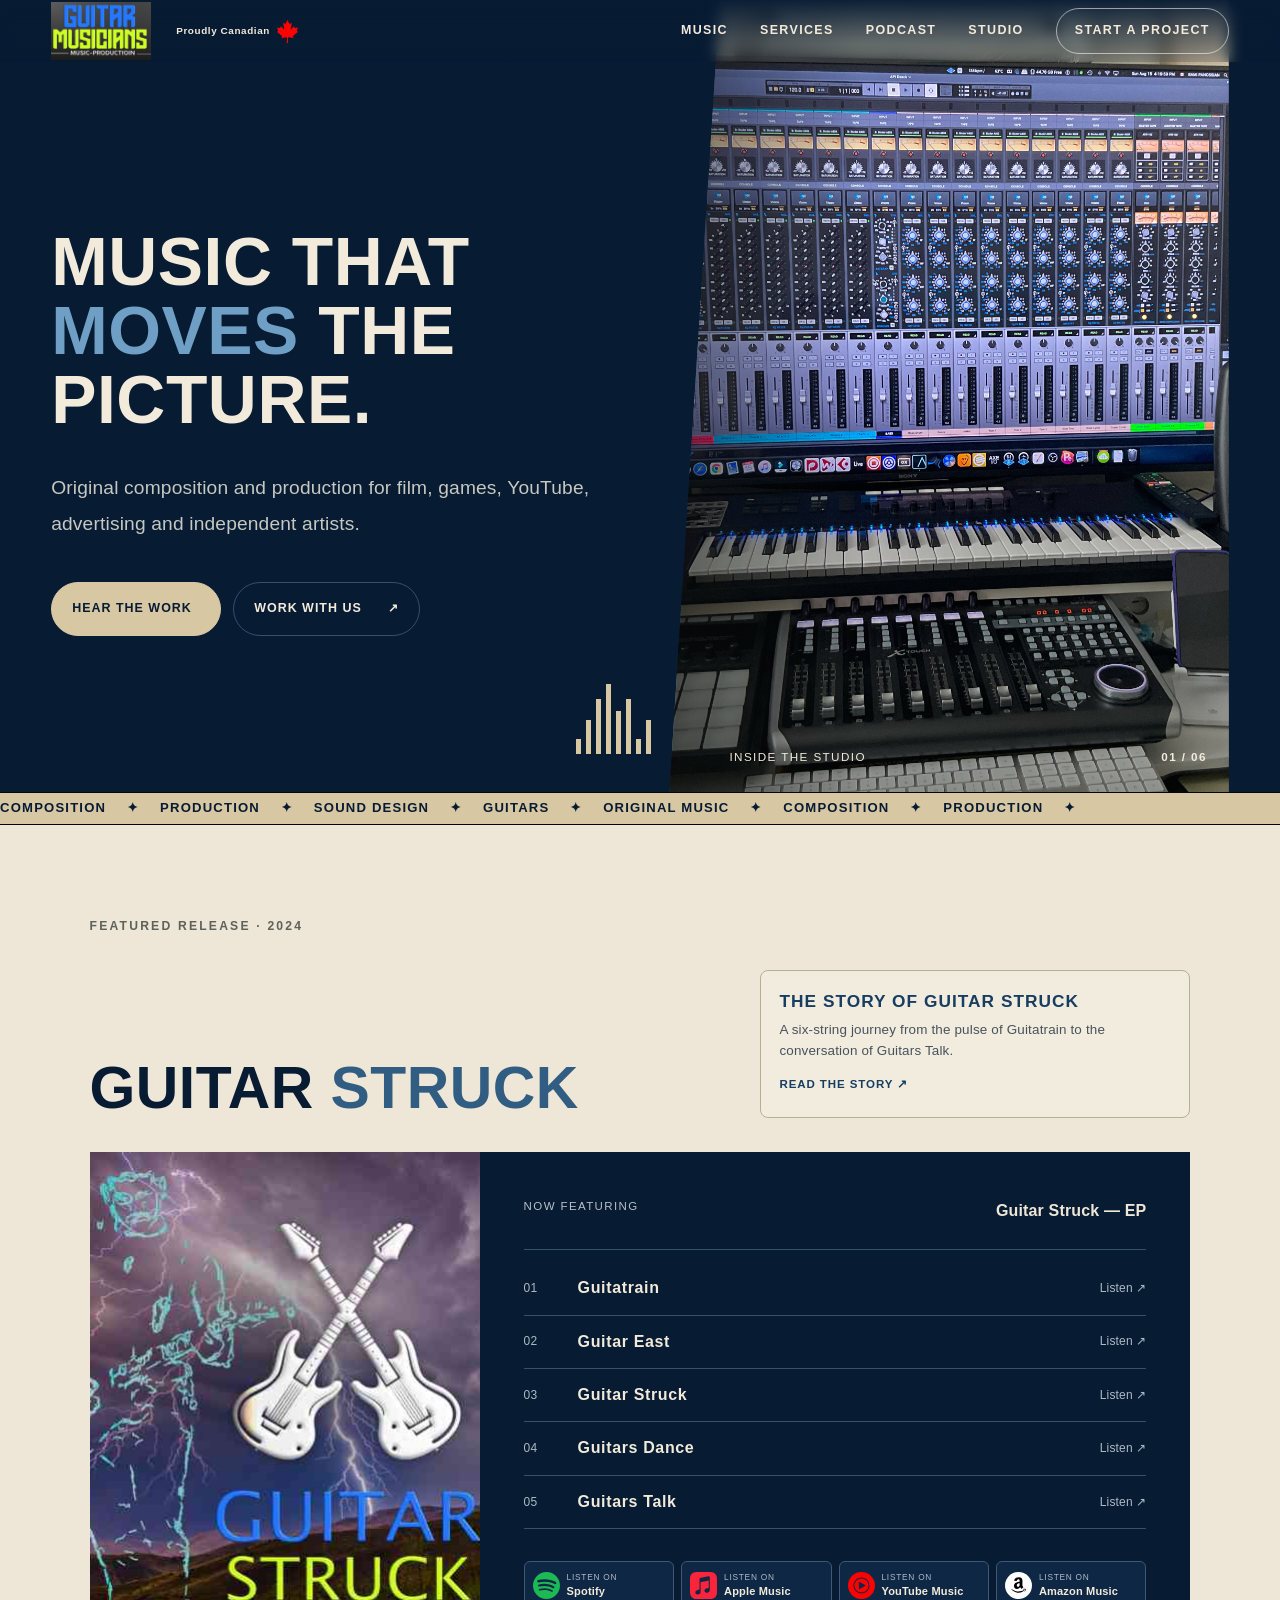
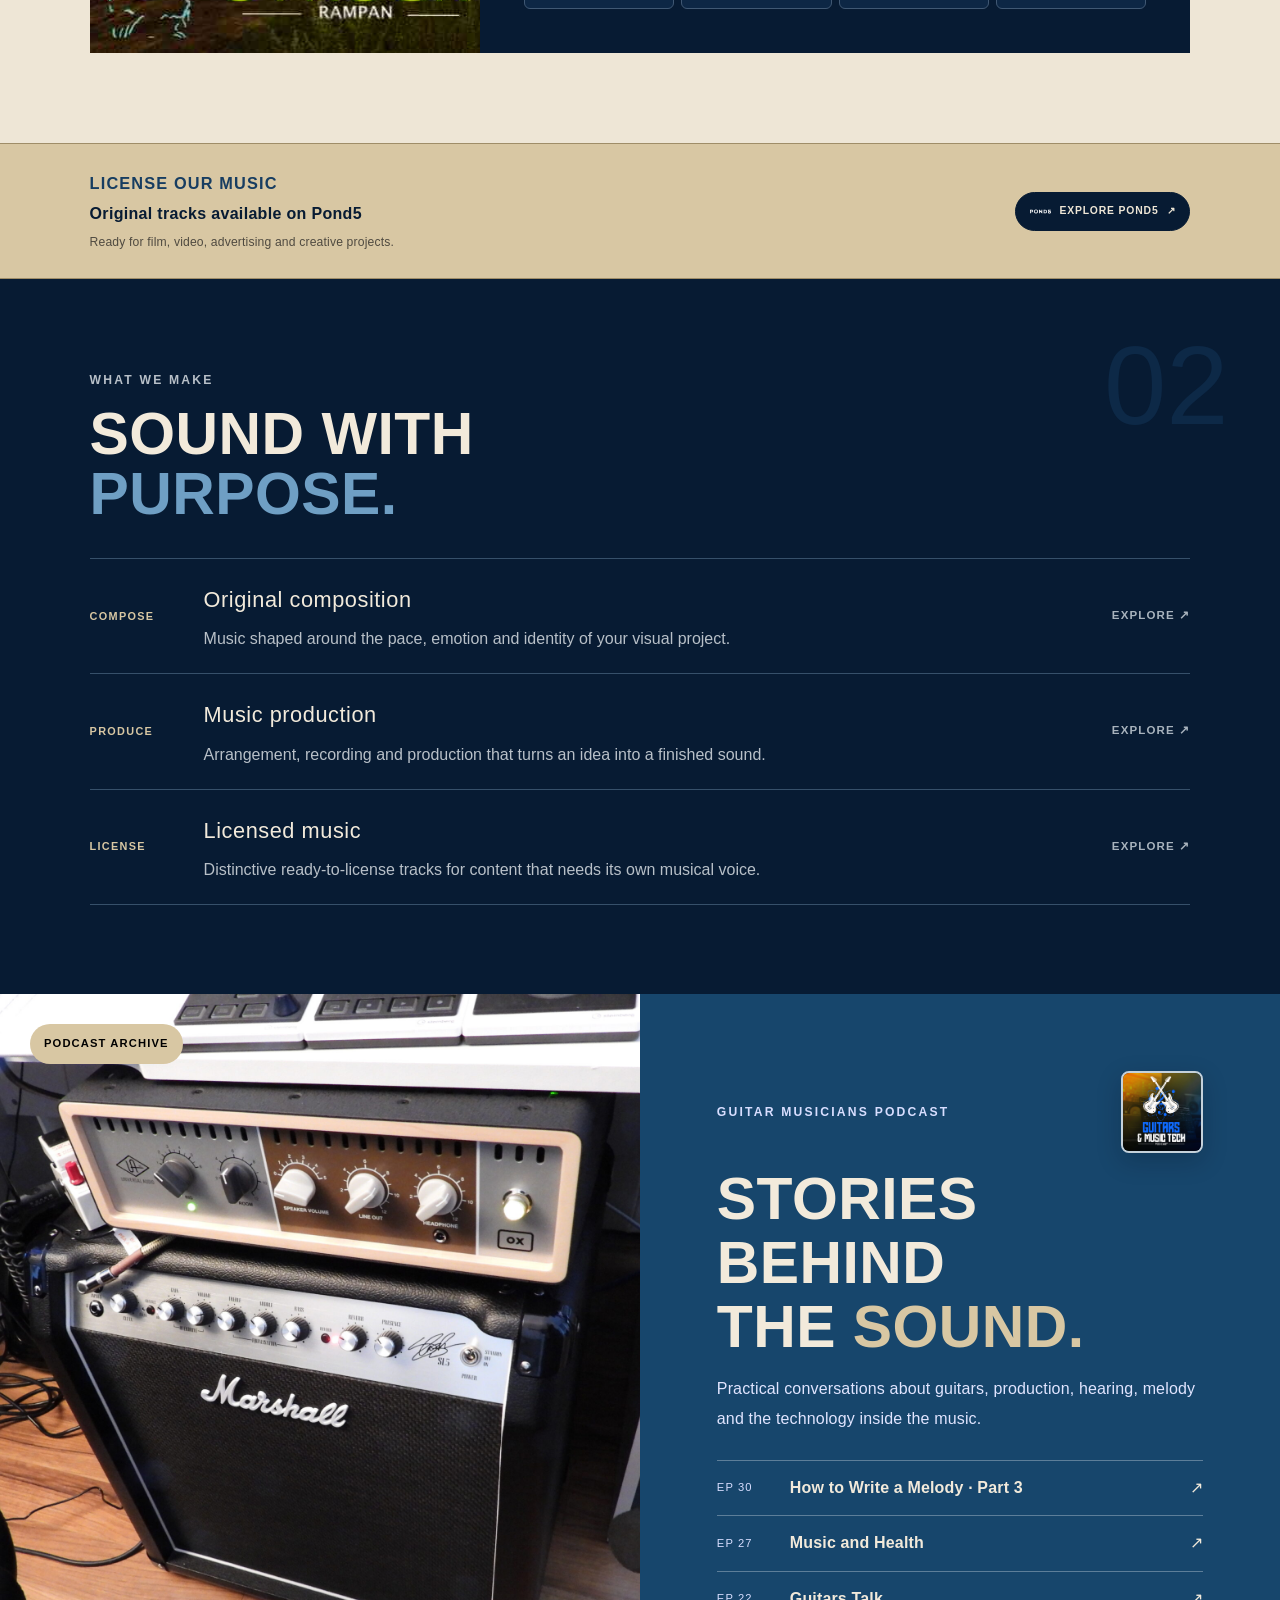
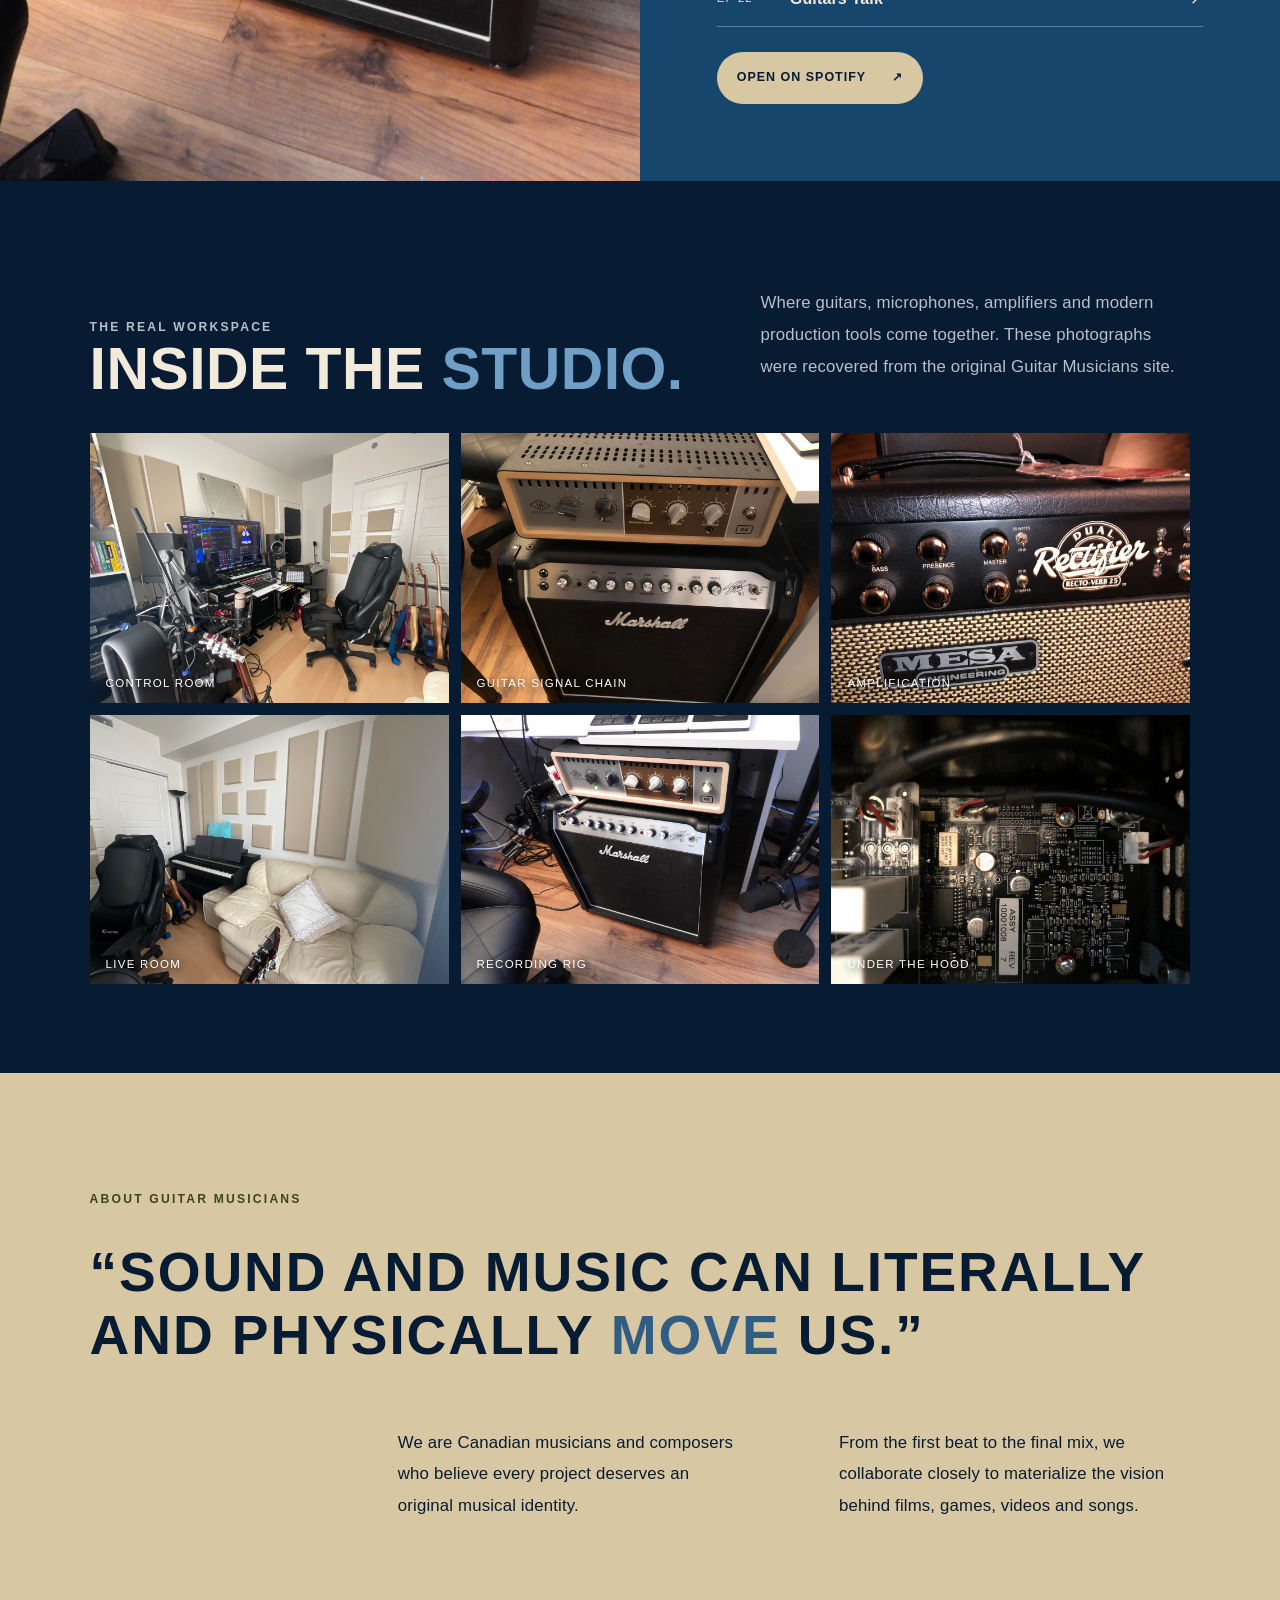
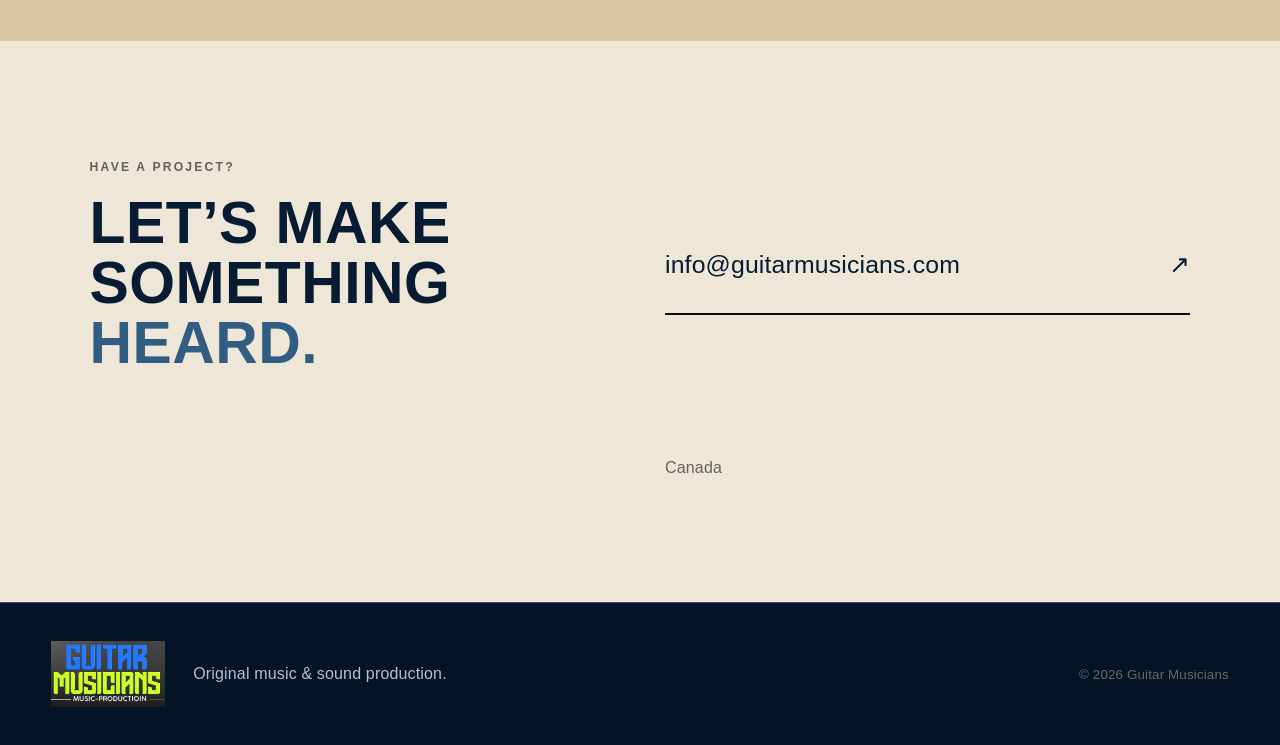
==== commit 3b607e26: "Restore story title styling" ====
--- a/index.html
+++ b/index.html
@@ -49,7 +49,7 @@
       <div class="section-heading">
         <p class="eyebrow">Featured release · 2024</p>
         <h2>Guitar <em>Struck</em></h2>
-        <div class="story-preview"><button class="story-video-button" type="button" data-video="MsY9xvwN4lI"><span class="mini-play" aria-hidden="true">▶</span><span>The story of Guitar Struck</span></button><strong>A six-string journey from the pulse of Guitatrain to the conversation of Guitars Talk.</strong><button class="story-read-button" type="button" aria-haspopup="dialog">Read the story ↗</button></div>
+        <div class="story-preview"><button class="story-video-button" type="button" data-video="MsY9xvwN4lI">The story of Guitar Struck</button><strong>A six-string journey from the pulse of Guitatrain to the conversation of Guitars Talk.</strong><button class="story-read-button" type="button" aria-haspopup="dialog">Read the story ↗</button></div>
       </div>
       <div class="player-shell">
         <div class="album-art">
--- a/assets/style.css
+++ b/assets/style.css
@@ -180,3 +180,7 @@
 .mini-play{display:grid;place-items:center;width:27px;height:27px;border-radius:50%;background:#173d61;color:#fff;font-family:Arial,sans-serif;font-size:.58rem;padding-left:2px}.story-video-button:hover,.story-video-button:focus-visible,.story-read-button:hover,.story-read-button:focus-visible{color:#4a789d}.story-preview>strong{display:block;margin:7px 0;font-size:.84rem;font-weight:500;color:#47525b;line-height:1.55}.story-read-button{padding:0;margin-top:3px;font-size:.72rem;font-weight:800;text-transform:uppercase;letter-spacing:.08em}
 .pond5-strip div>span{font-family:var(--display);font-size:1.02rem;letter-spacing:.07em}.pond5-strip>a{display:flex;align-items:center;gap:8px}.pond5-strip>a img{width:21px;height:21px;filter:invert(1)}
 .podcast-title-row a{display:block;border-radius:8px}.podcast-title-row a:hover img,.podcast-title-row a:focus-visible img{transform:scale(1.05);box-shadow:0 10px 30px rgba(3,14,27,.4)}.podcast-title-row img{transition:transform .2s ease,box-shadow .2s ease}
+
+/* Keep the story title's original appearance while making it clickable */
+.story-video-button{display:block;padding:0;font-family:var(--sans);font-size:1.08rem;font-weight:800;line-height:1.4;text-transform:uppercase;letter-spacing:.06em;color:#173d61}
+.mini-play{display:none}
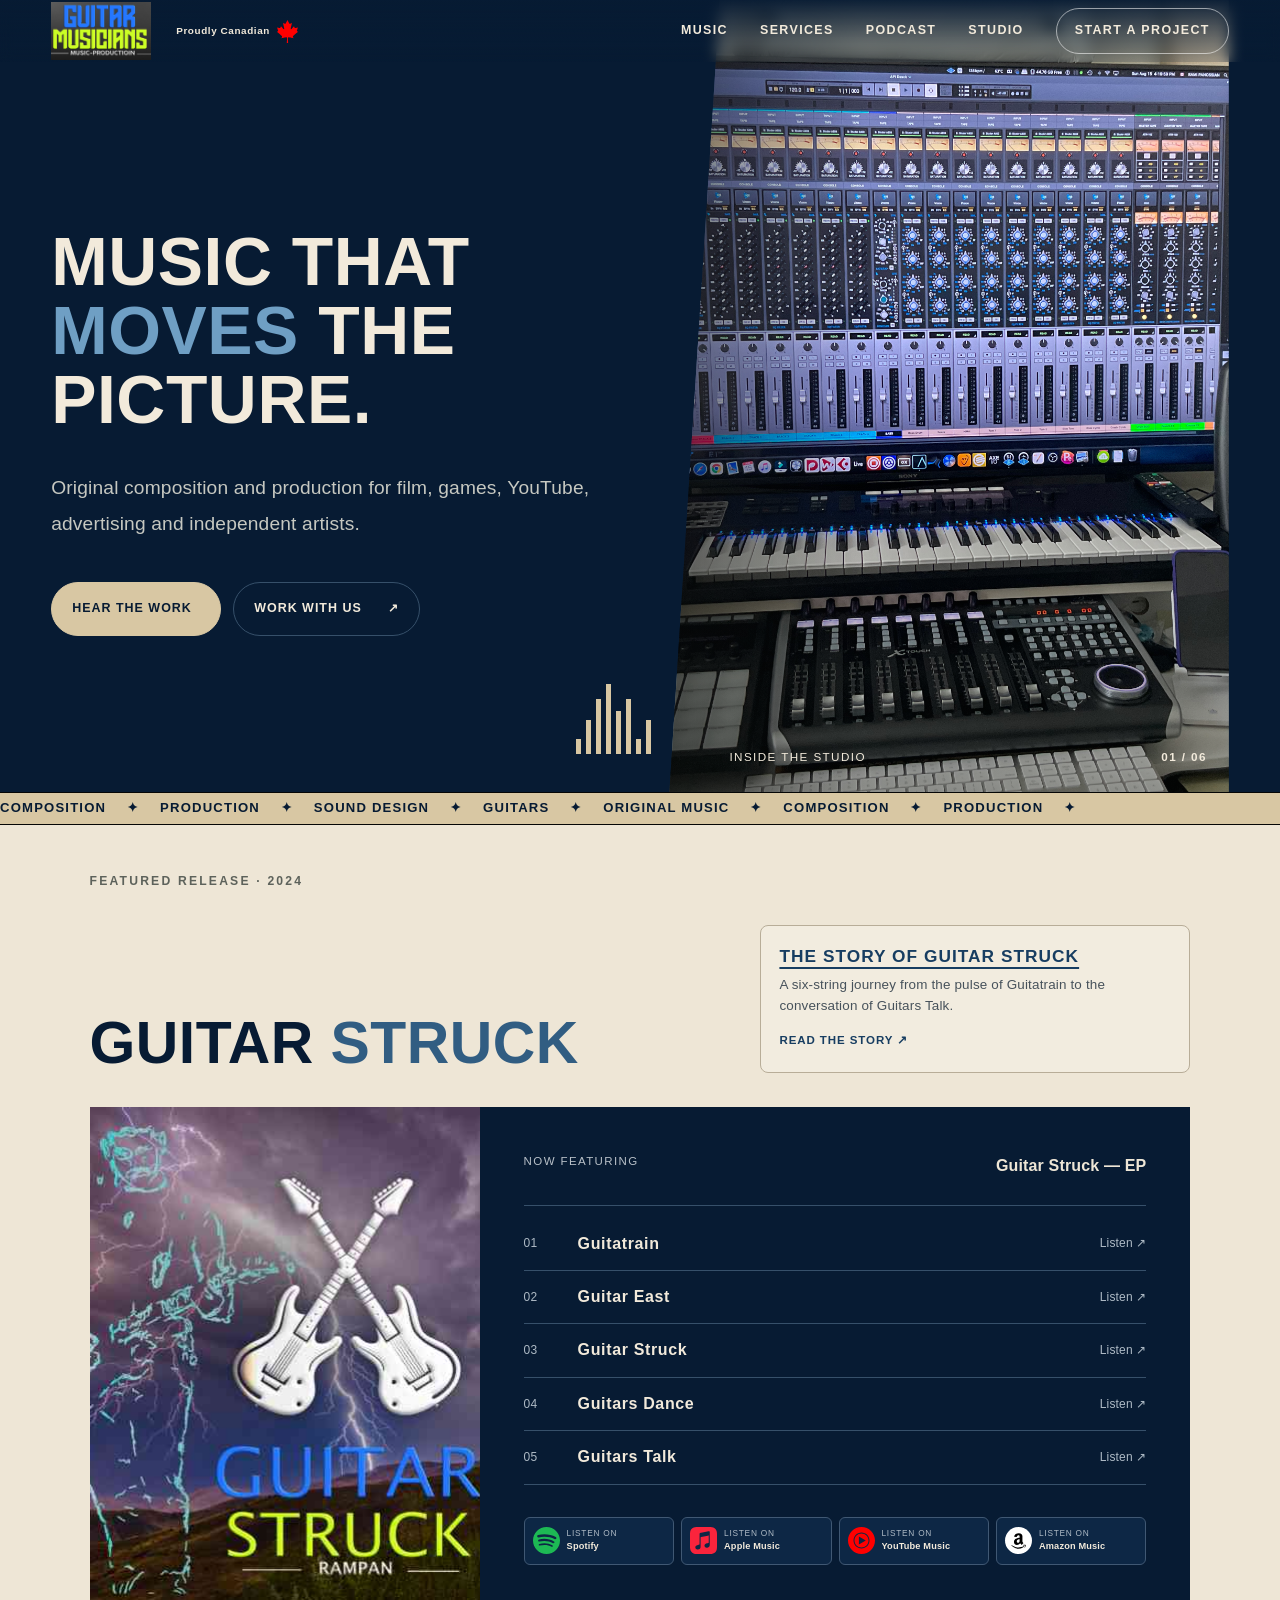
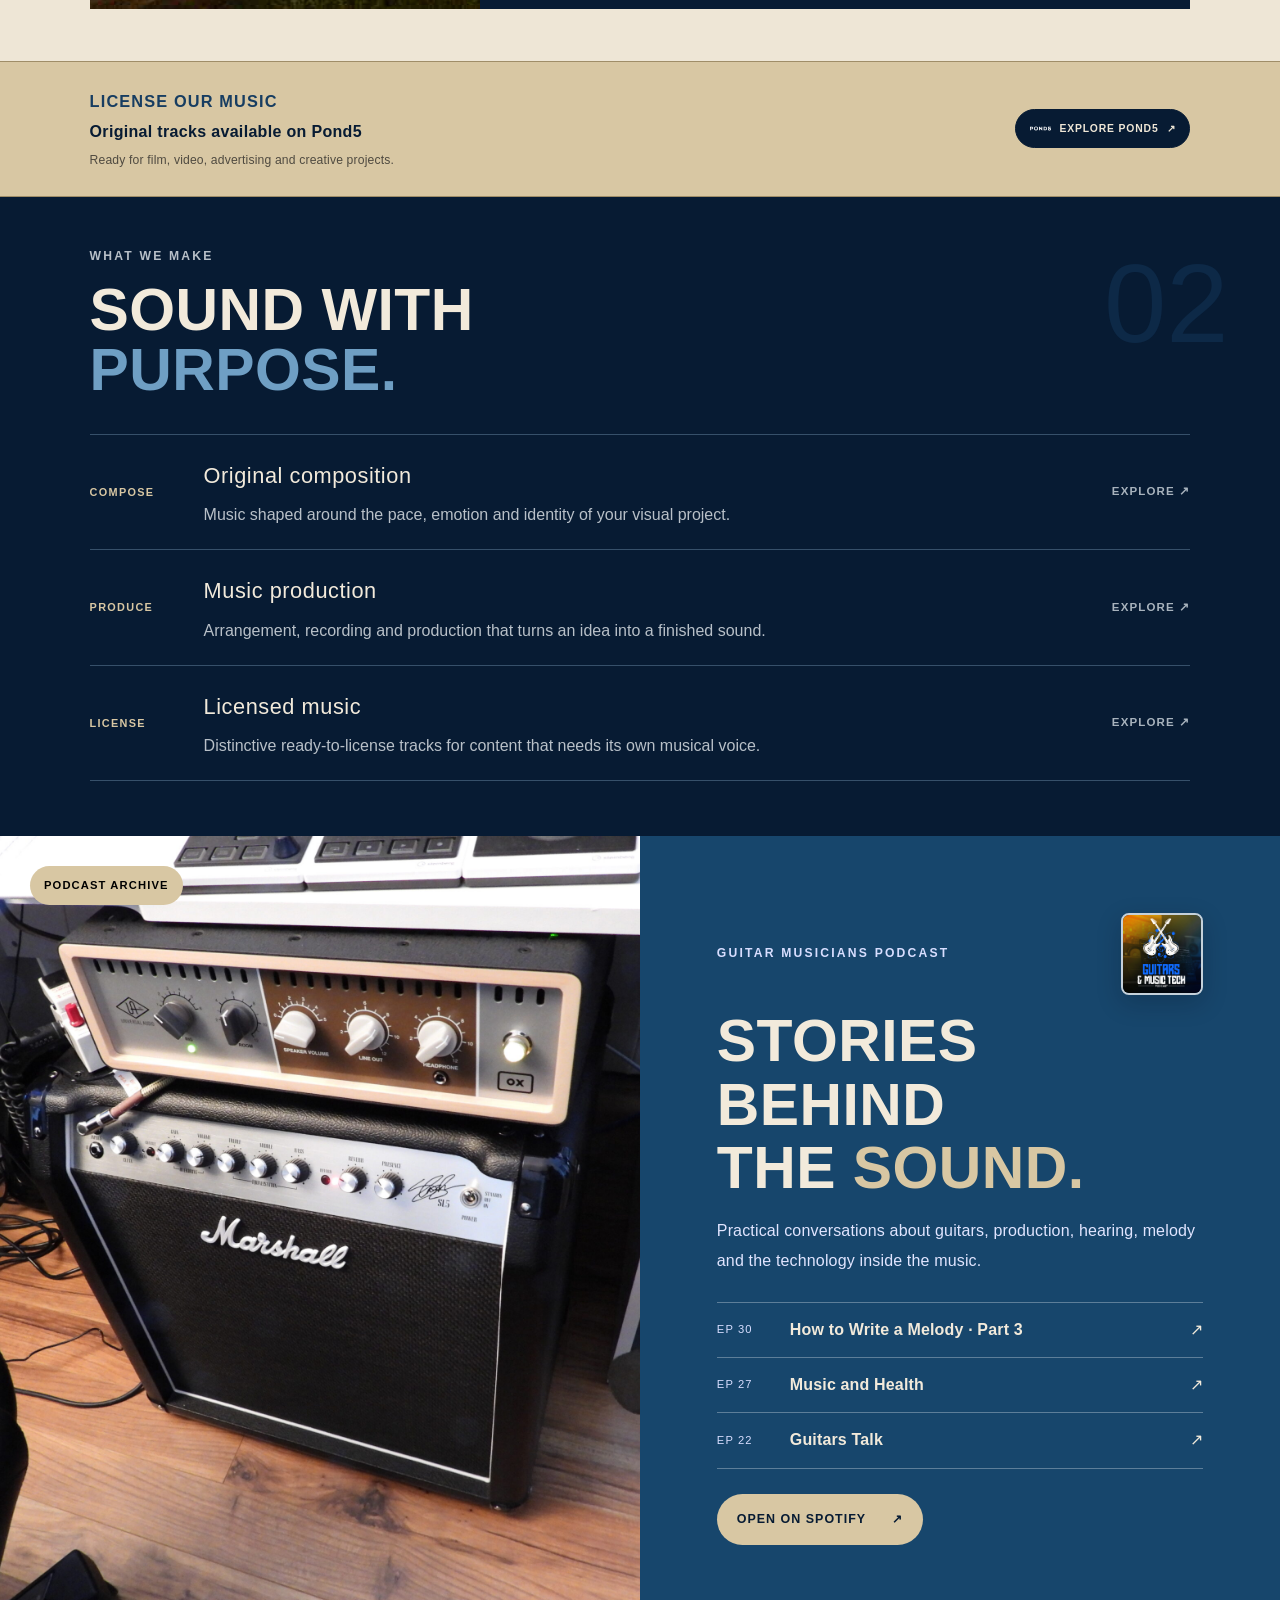
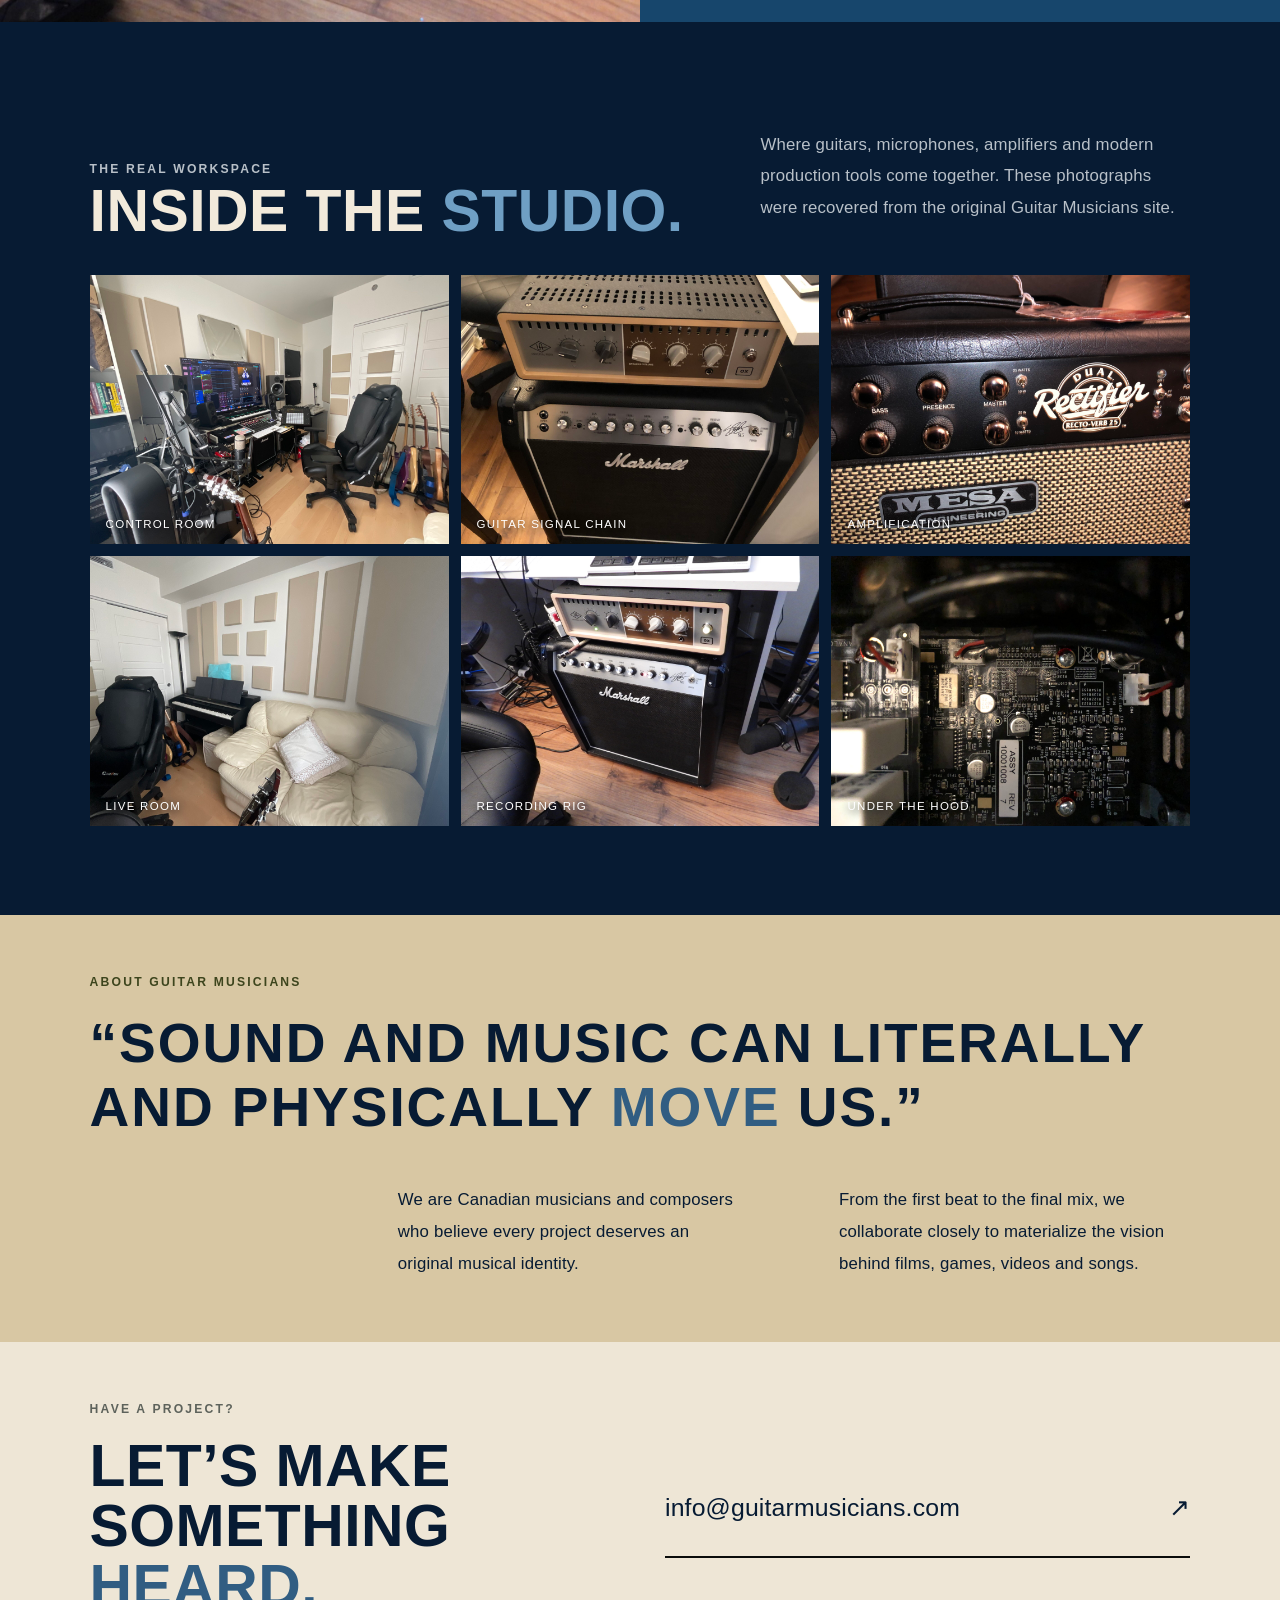
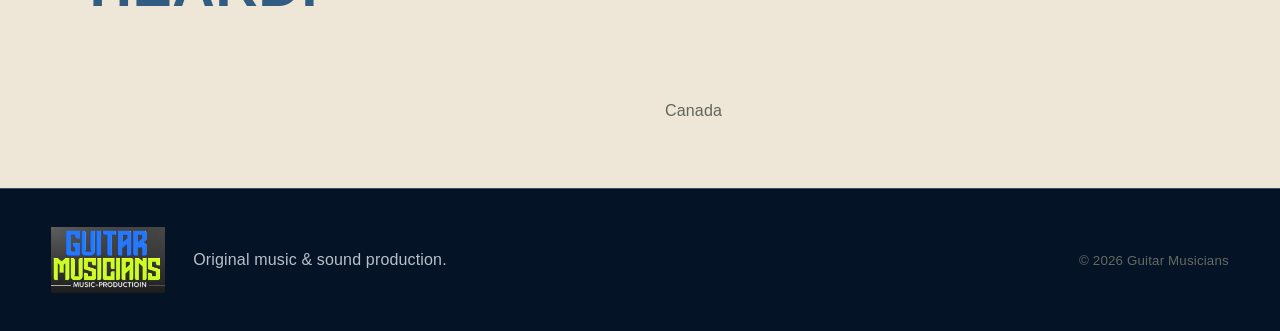
==== commit 766332b1: "Make moving band links interactive" ====
--- a/index.html
+++ b/index.html
@@ -43,7 +43,7 @@
       <div class="sound-bars" aria-hidden="true"><i></i><i></i><i></i><i></i><i></i><i></i><i></i><i></i></div>
     </section>
 
-    <div class="ticker" aria-hidden="true"><div>COMPOSITION <span>✦</span> PRODUCTION <span>✦</span> SOUND DESIGN <span>✦</span> GUITARS <span>✦</span> ORIGINAL MUSIC <span>✦</span> COMPOSITION <span>✦</span> PRODUCTION <span>✦</span></div></div>
+    <div class="ticker" aria-label="Explore Guitar Musicians"><div><a href="#services">COMPOSITION</a> <span aria-hidden="true">✦</span> <a href="#services">PRODUCTION</a> <span aria-hidden="true">✦</span> <a href="#services">SOUND DESIGN</a> <span aria-hidden="true">✦</span> <a href="#studio">GUITARS</a> <span aria-hidden="true">✦</span> <a href="#music">ORIGINAL MUSIC</a> <span aria-hidden="true">✦</span> <a href="#services">COMPOSITION</a> <span aria-hidden="true">✦</span> <a href="#services">PRODUCTION</a> <span aria-hidden="true">✦</span></div></div>
 
     <section class="section music-section" id="music">
       <div class="section-heading">
--- a/assets/style.css
+++ b/assets/style.css
@@ -183,4 +183,25 @@
 
 /* Keep the story title's original appearance while making it clickable */
 .story-video-button{display:block;padding:0;font-family:var(--sans);font-size:1.08rem;font-weight:800;line-height:1.4;text-transform:uppercase;letter-spacing:.06em;color:#173d61}
+.story-video-button{text-decoration:underline;text-decoration-thickness:1.5px;text-underline-offset:5px}
+
+/* Keep streaming labels contained beside their logos at every width */
+.platforms .platform{min-width:0;overflow:hidden}
+.platforms .platform>span:last-child{min-width:0;flex:1;overflow:hidden}
+.platforms .platform-logo,.platforms .amazon-logo-wrap{flex-shrink:0}
+.platforms .platform small,.platforms .platform strong{max-width:100%;overflow:hidden;text-overflow:ellipsis;white-space:nowrap}
+.platforms .platform strong{font-size:clamp(.56rem,.72vw,.69rem)}
+@media(max-width:1050px) and (min-width:851px){.platforms .platform{gap:5px;padding-inline:6px}.platform-logo,.amazon-logo-wrap{flex-basis:24px;width:24px;height:24px}.platforms .platform strong{font-size:.56rem}}
+
+/* Tighter section rhythm */
+.music-section{padding-top:45px;padding-bottom:52px}
+.services-section{padding-top:48px;padding-bottom:55px}
+.about-section{padding-top:44px;padding-bottom:46px}
+.about-section blockquote{margin-block:18px}
+.about-grid{margin-top:28px}
+.contact-section{padding-top:44px;padding-bottom:46px}
+@media(max-width:540px){.music-section,.services-section{padding-top:40px;padding-bottom:44px}.about-section,.contact-section{padding-top:38px;padding-bottom:40px}}
+.ticker a{color:inherit;text-decoration:none;border-bottom:1px solid transparent}
+.ticker a:hover,.ticker a:focus-visible{border-bottom-color:currentColor;outline:none}
+.ticker:has(a:focus-visible) div,.ticker:hover div{animation-play-state:paused}
 .mini-play{display:none}
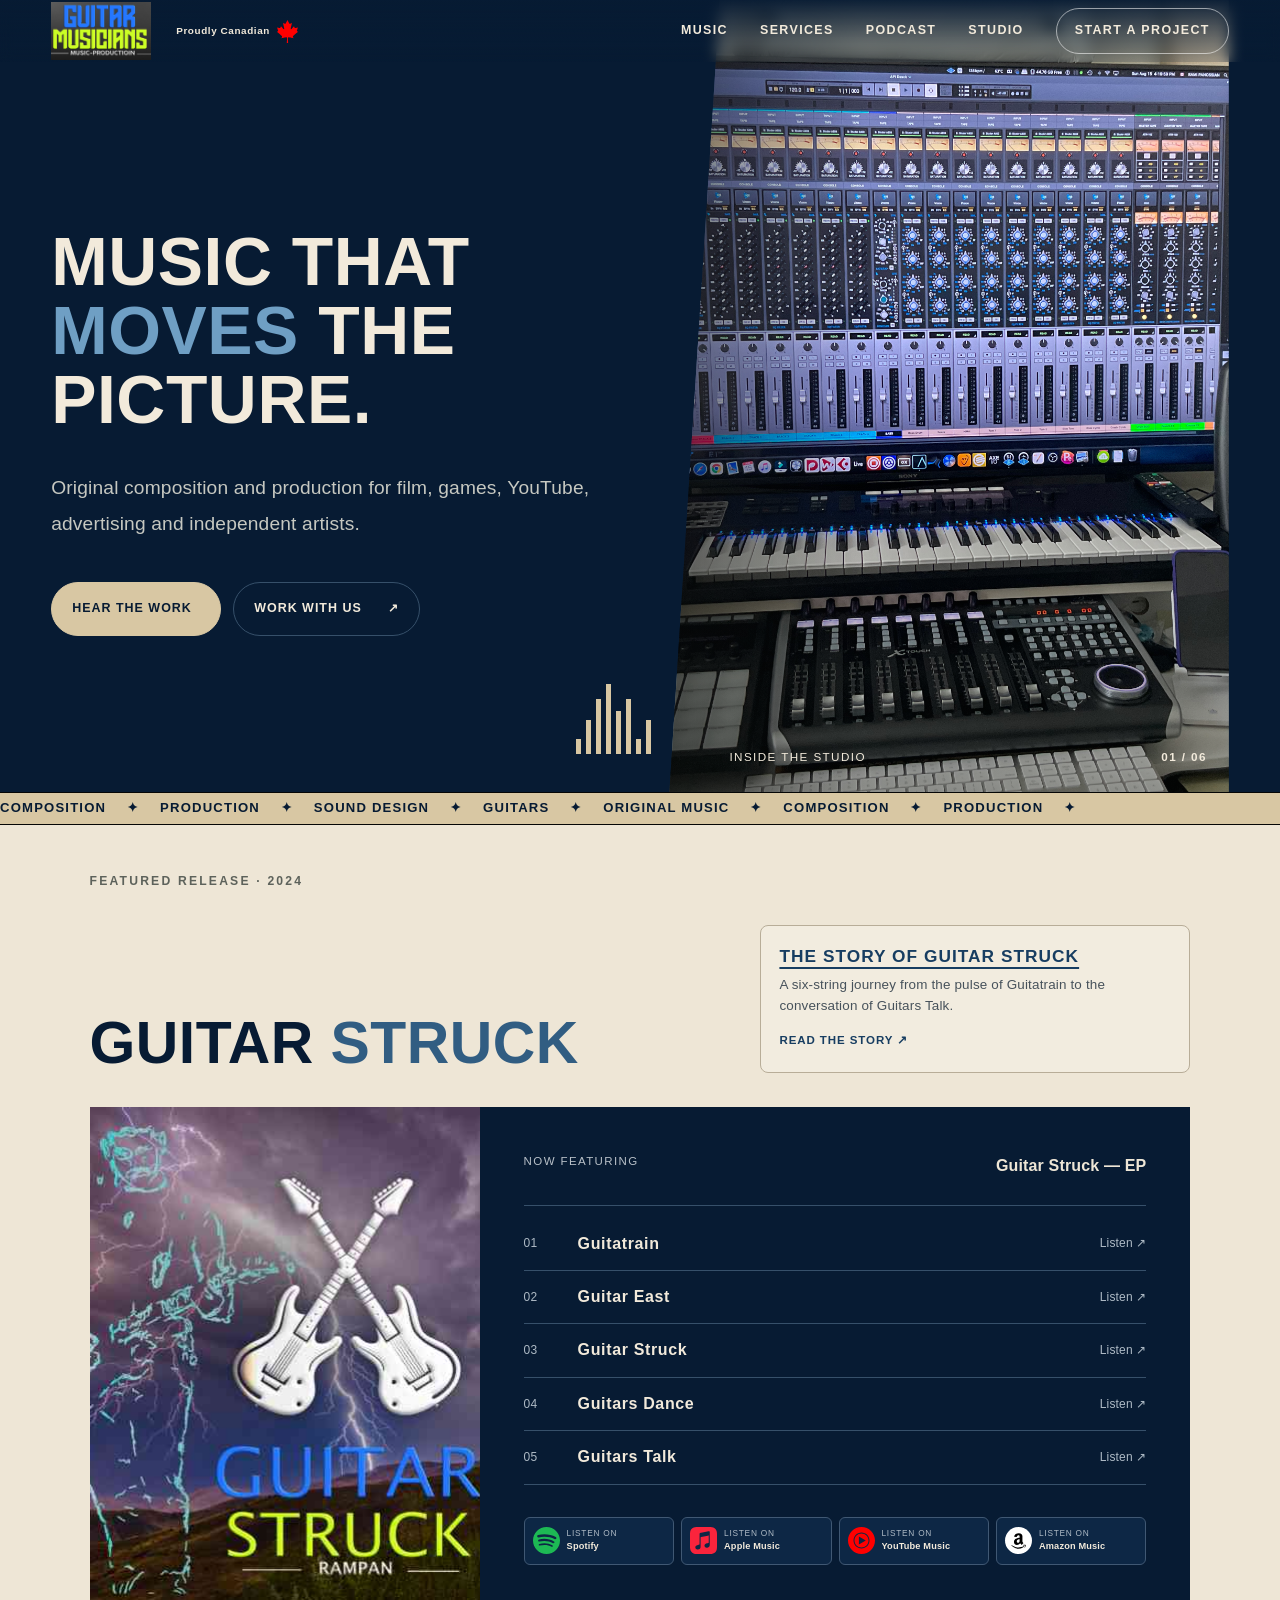
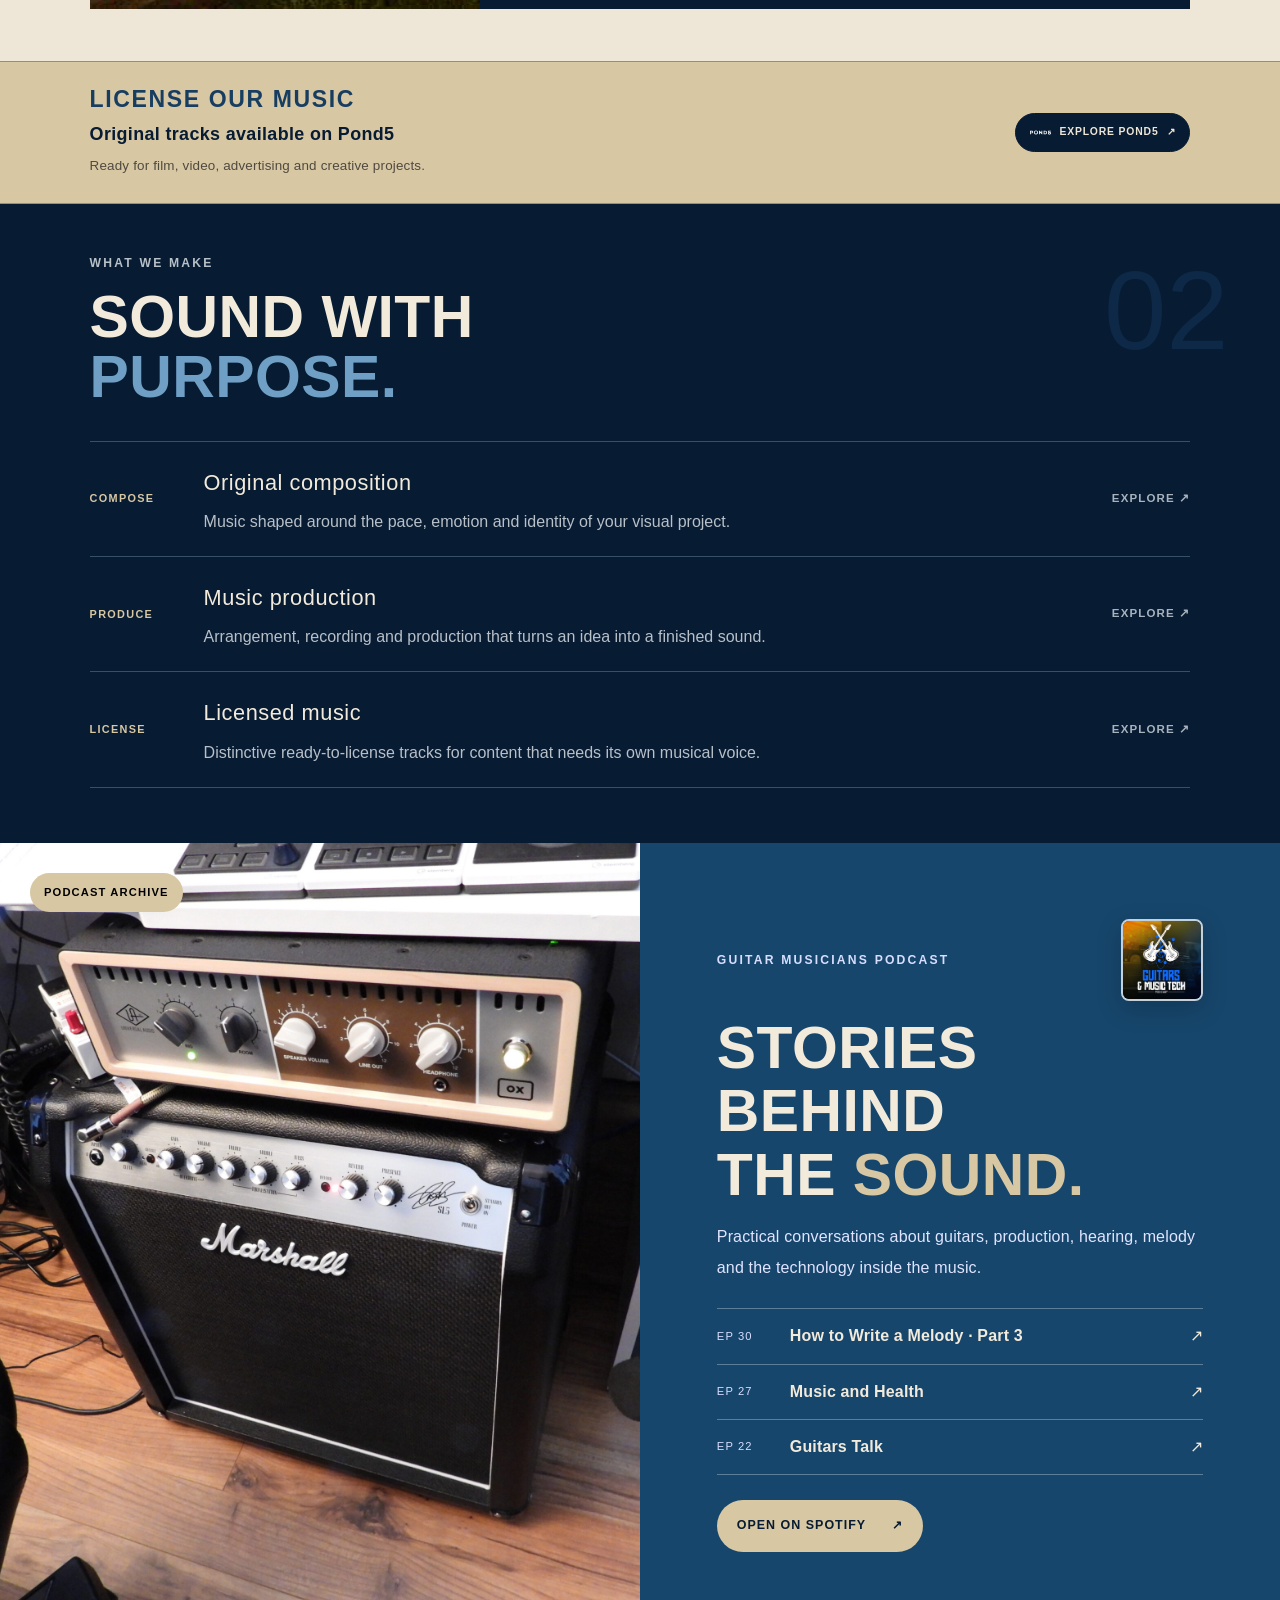
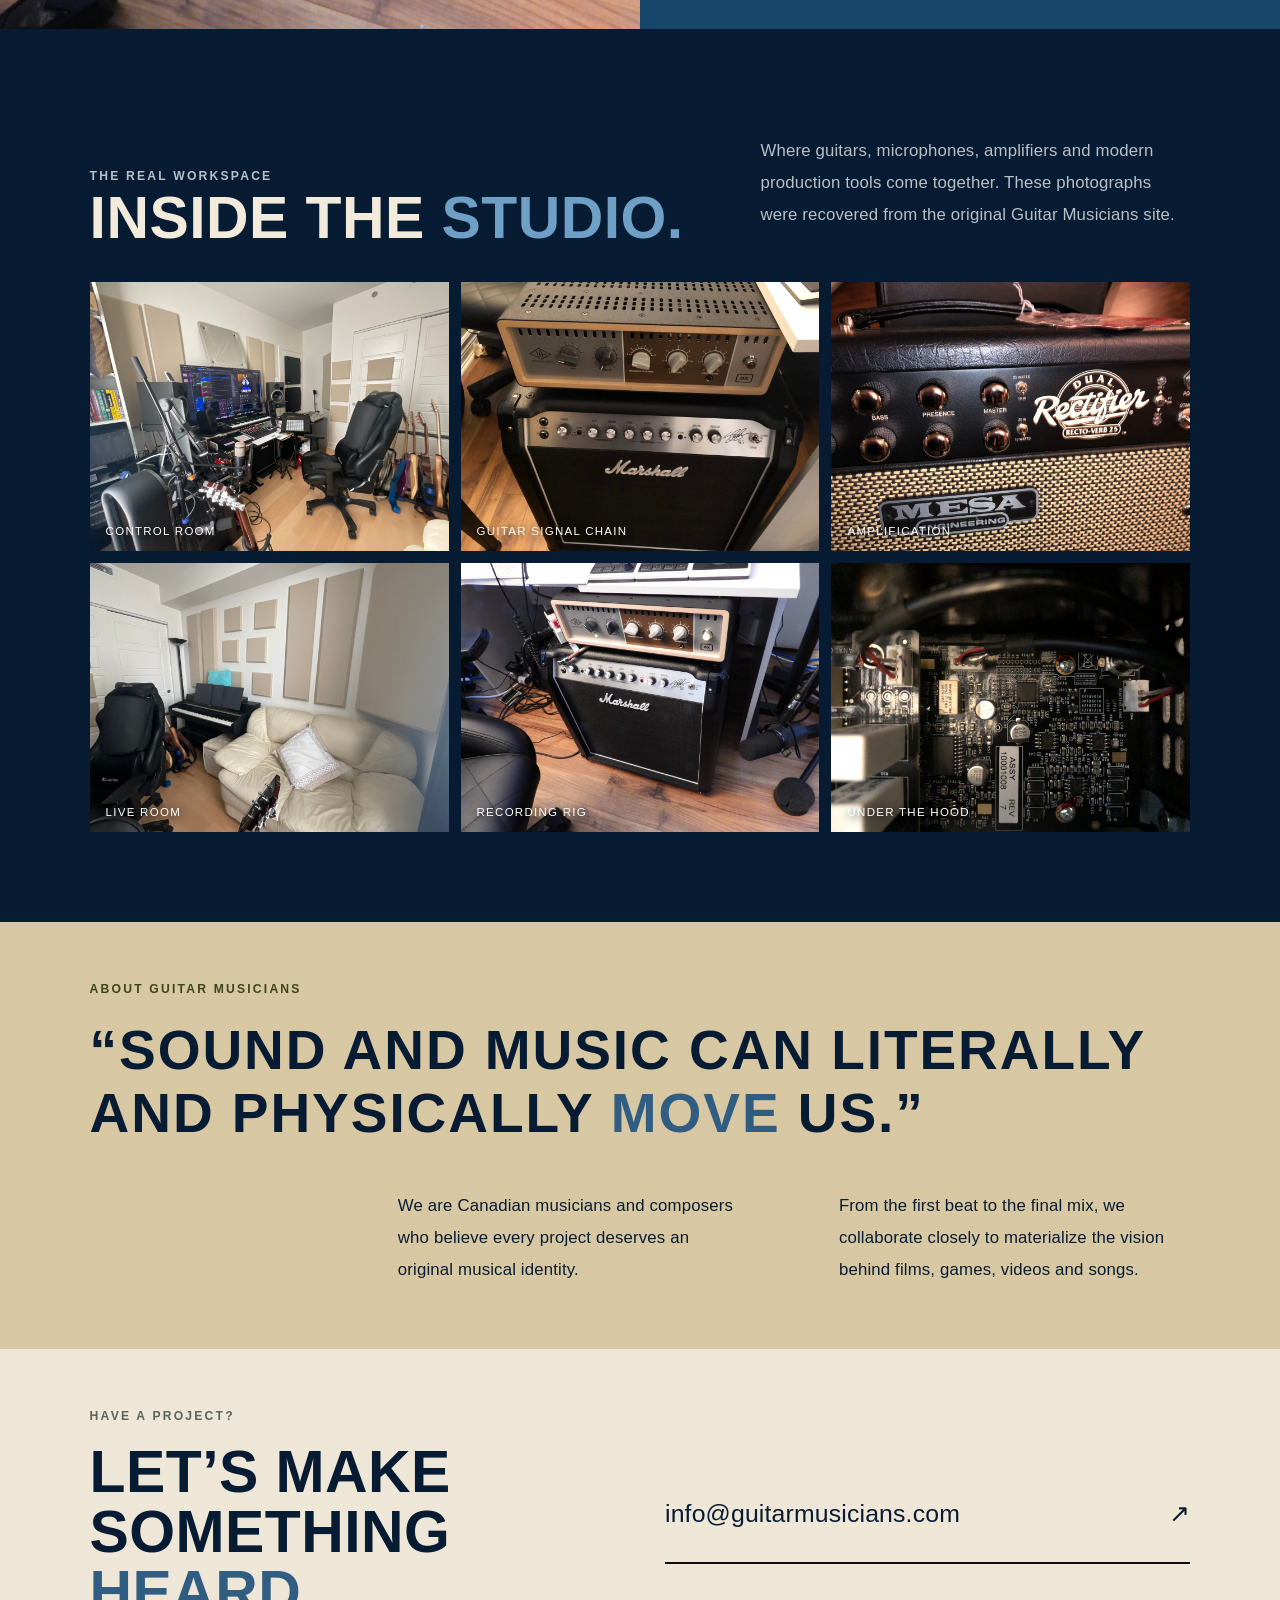
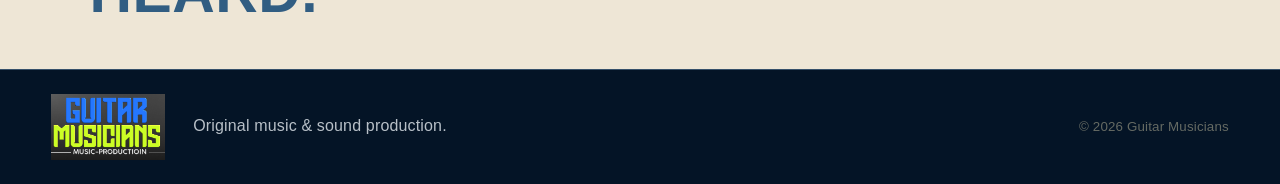
==== commit 4fde995d: "Refine contact and licensing sections" ====
--- a/index.html
+++ b/index.html
@@ -140,7 +140,6 @@
         <h2>Let’s make<br>something <em>heard.</em></h2>
       </div>
       <a class="contact-link" href="mailto:info@guitarmusicians.com"><span>info@guitarmusicians.com</span><b>↗</b></a>
-      <p class="location">Canada</p>
     </section>
   </main>
 
--- a/assets/style.css
+++ b/assets/style.css
@@ -204,4 +204,10 @@
 .ticker a{color:inherit;text-decoration:none;border-bottom:1px solid transparent}
 .ticker a:hover,.ticker a:focus-visible{border-bottom-color:currentColor;outline:none}
 .ticker:has(a:focus-visible) div,.ticker:hover div{animation-play-state:paused}
+.pond5-strip div>span{font-size:clamp(1.2rem,1.8vw,1.55rem);line-height:1.15}
+.pond5-strip div strong{margin-top:5px;font-size:clamp(1.05rem,1.4vw,1.22rem)}
+.pond5-strip div small{font-size:.84rem}
+.contact-section{padding-bottom:32px}
+footer{padding-block:24px}
+@media(max-width:540px){.pond5-strip div>span{font-size:1.12rem}.pond5-strip div strong{font-size:.95rem}.contact-section{padding-bottom:28px}footer{padding-block:22px}}
 .mini-play{display:none}
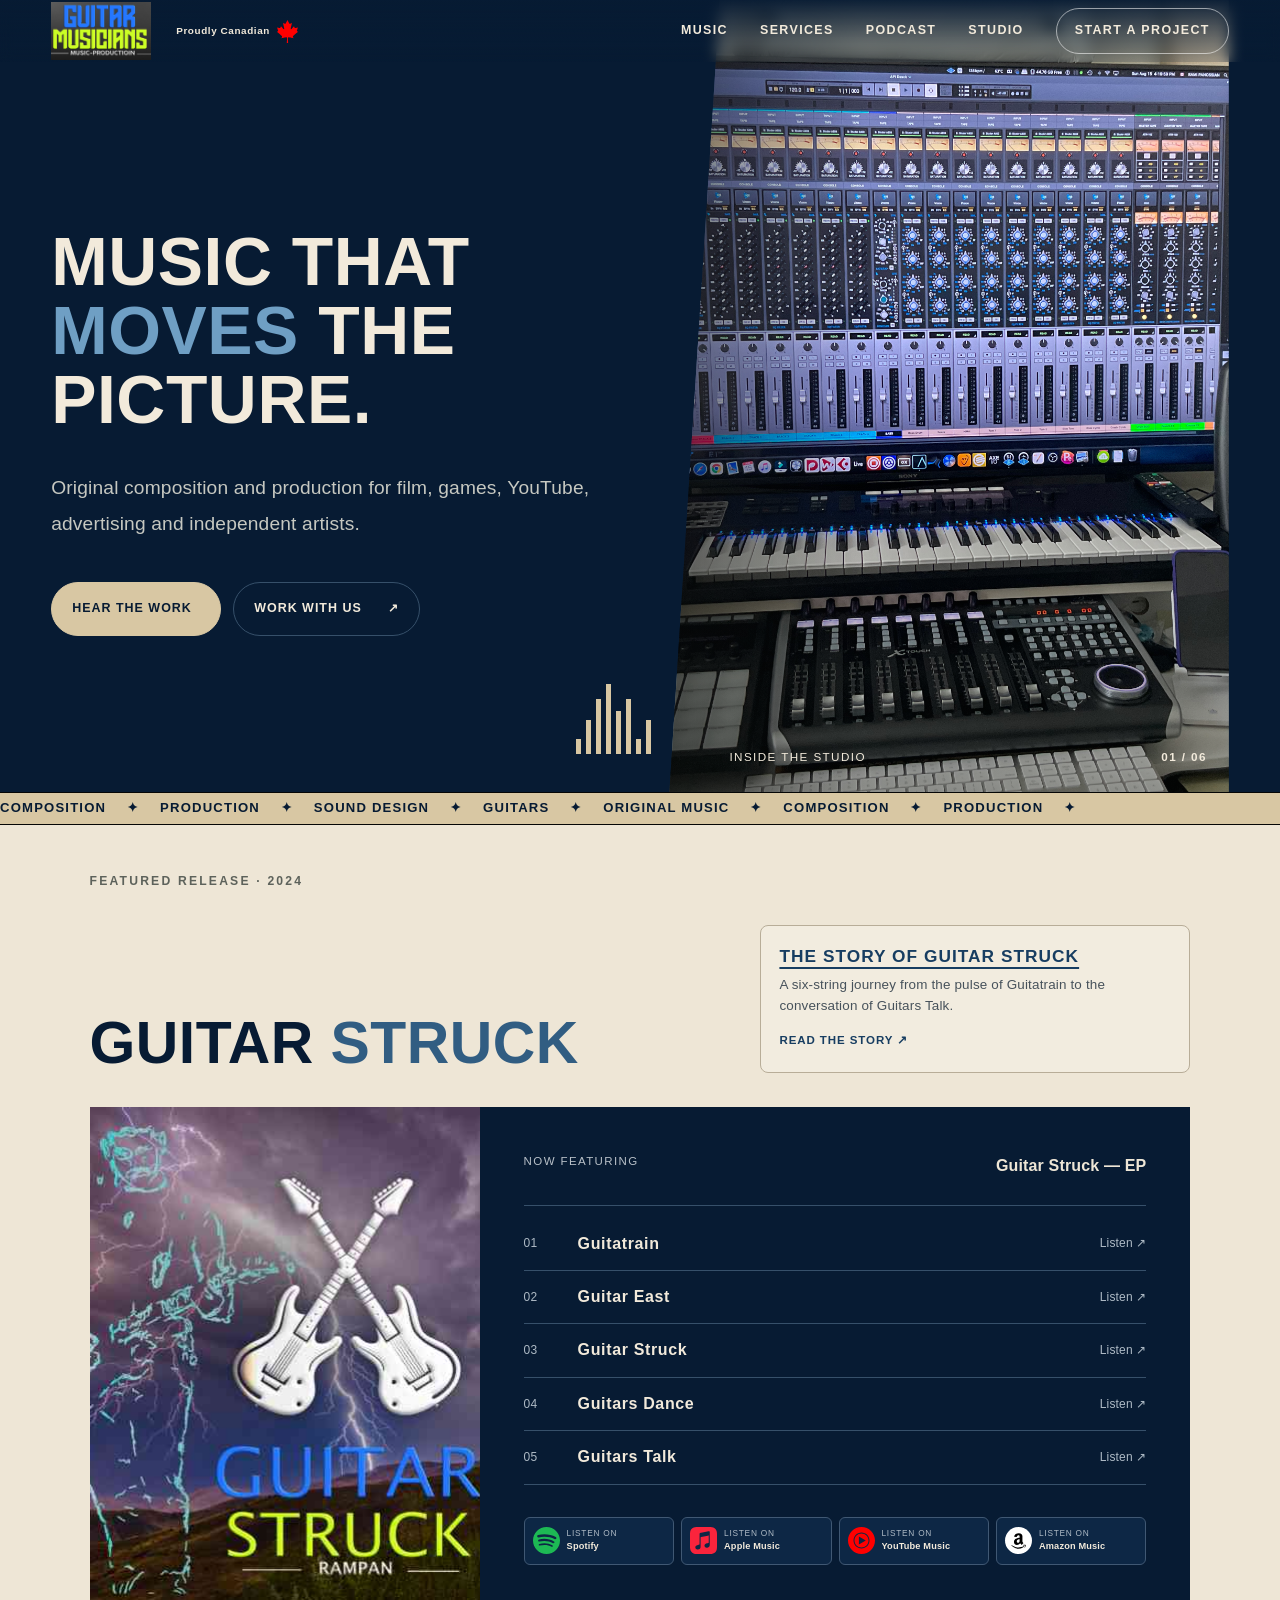
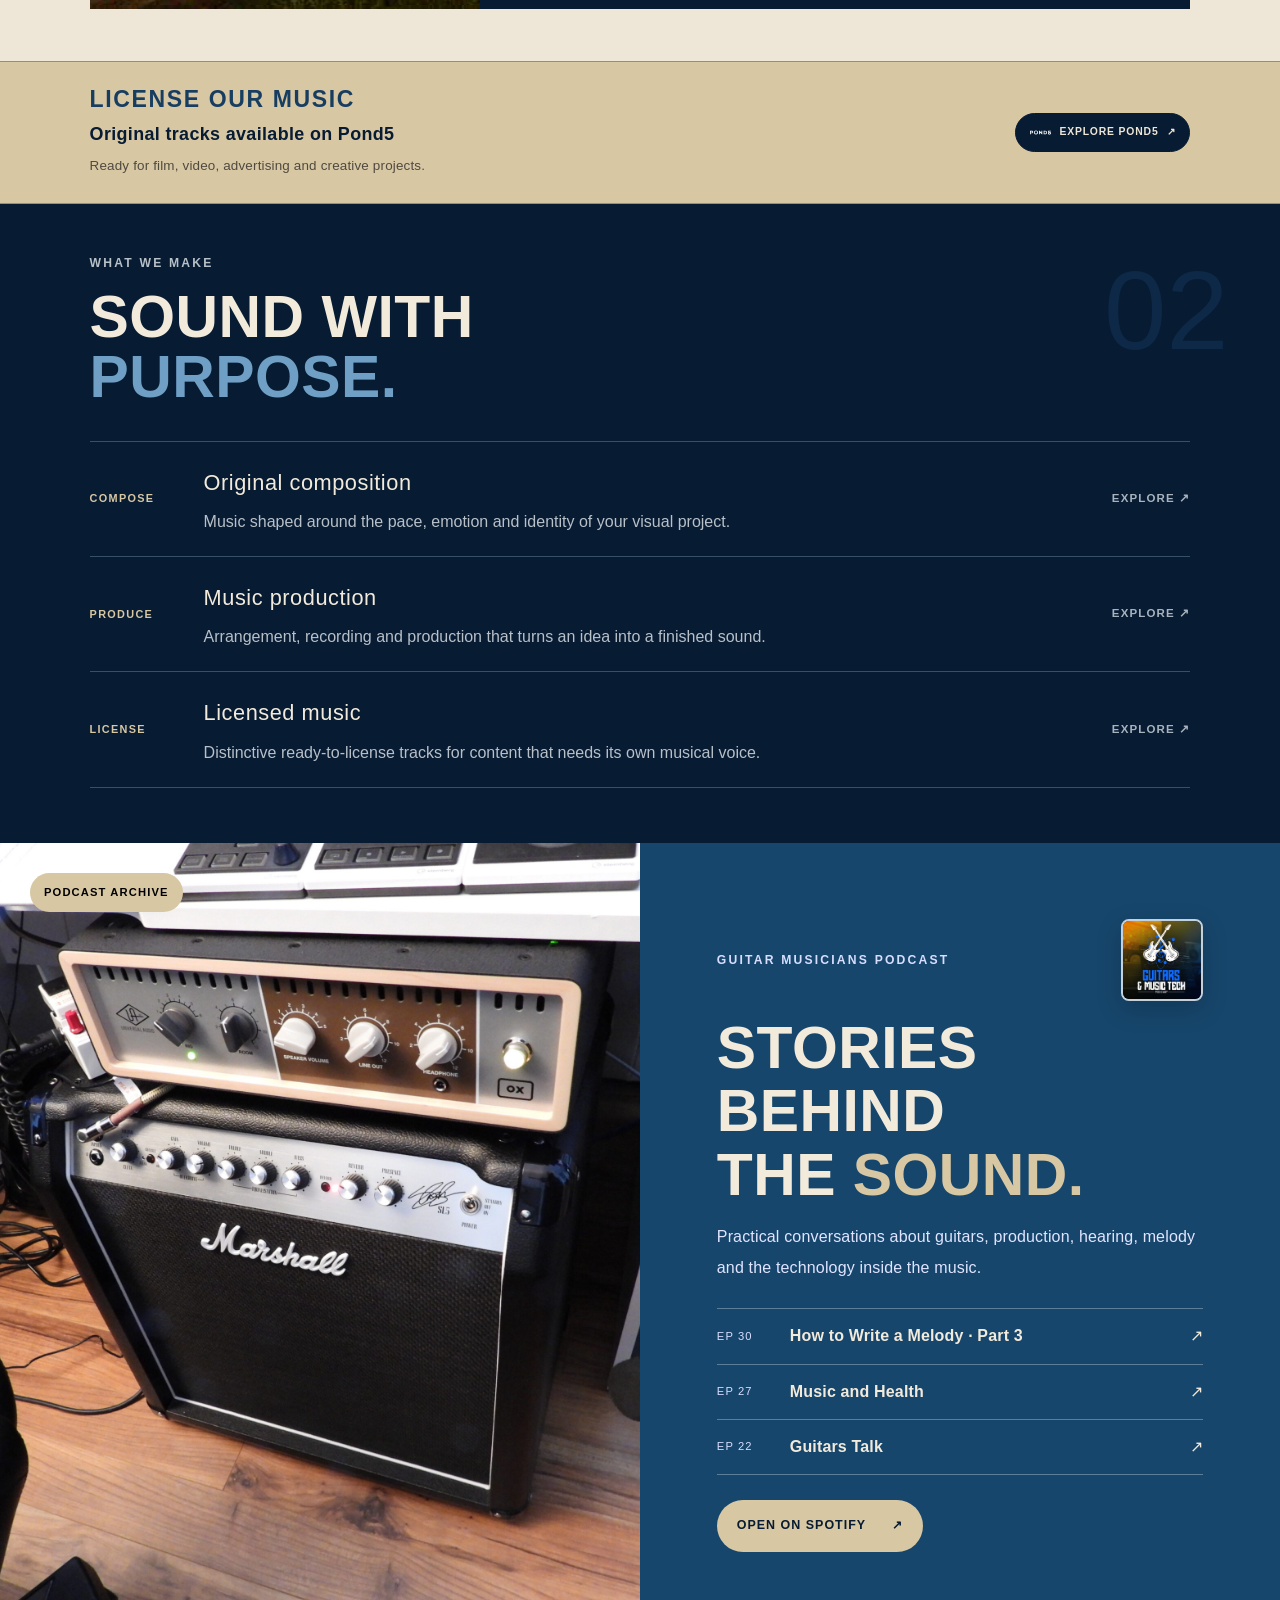
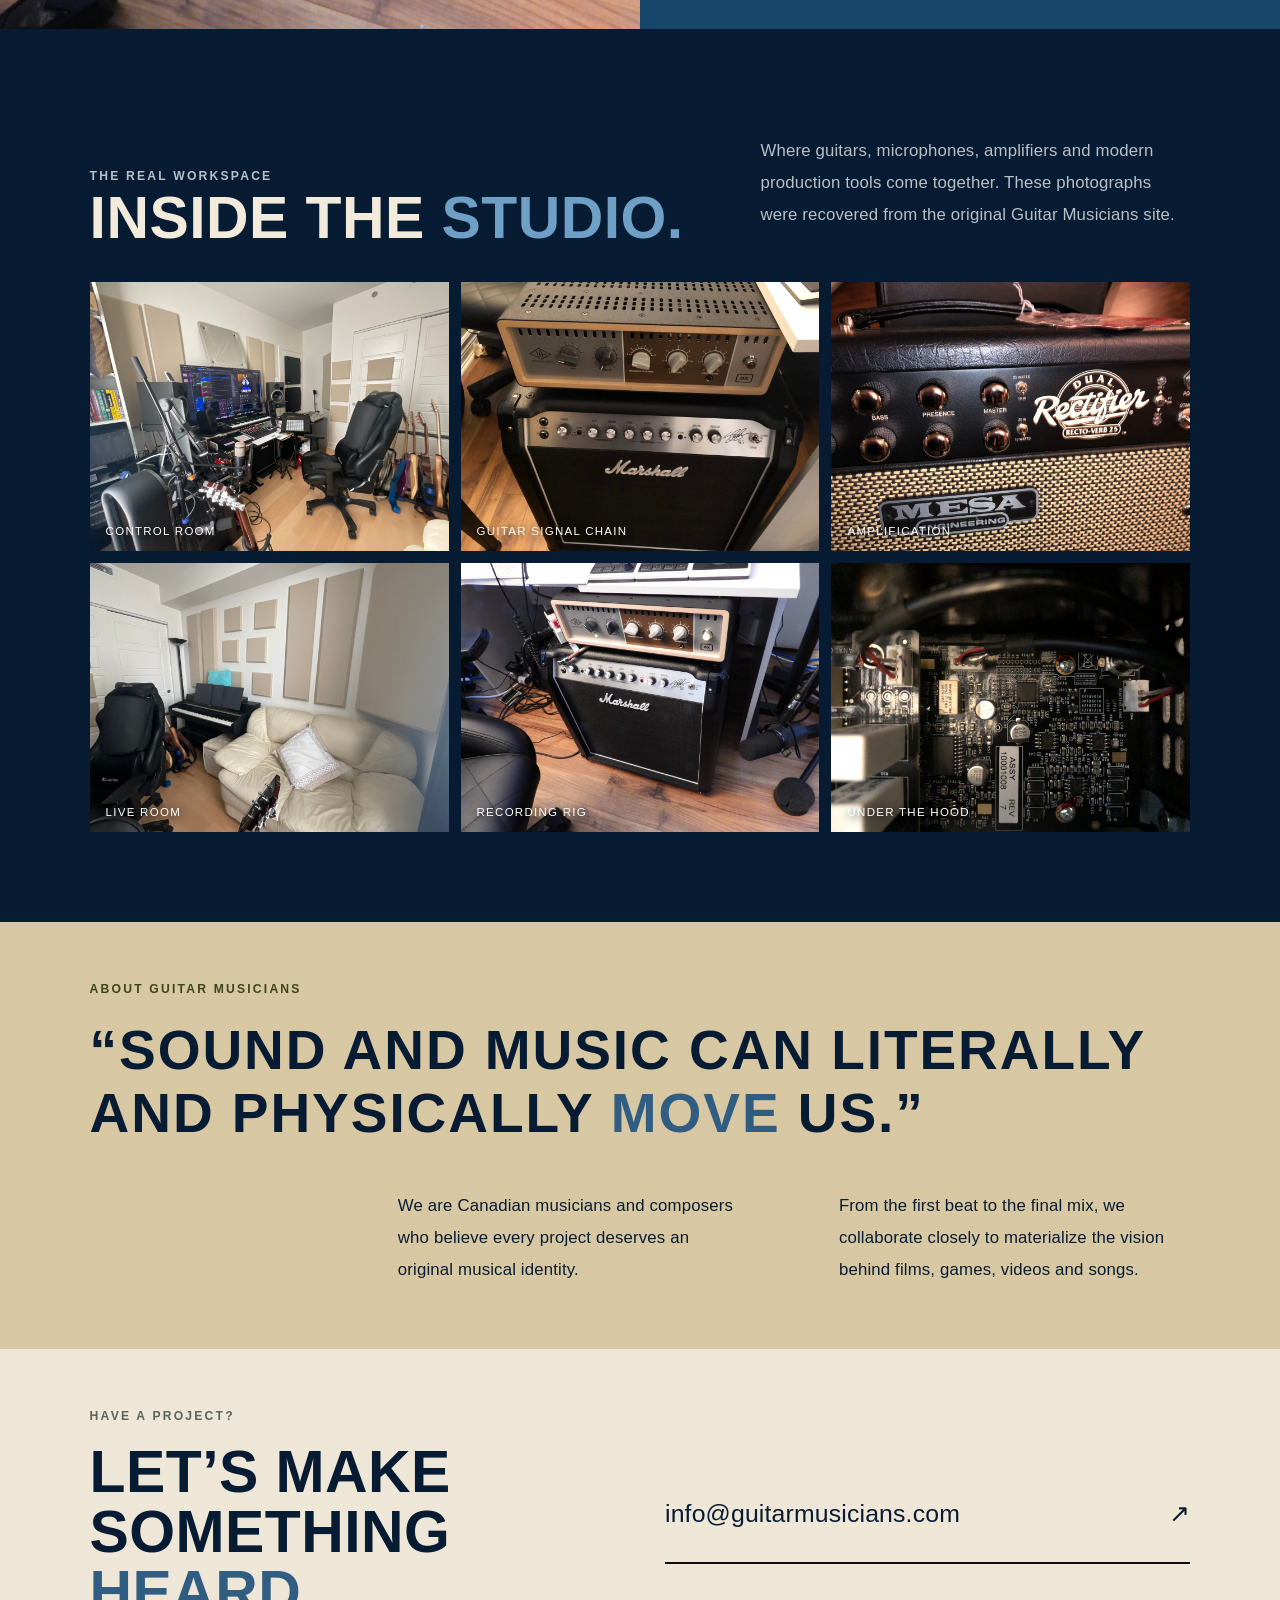
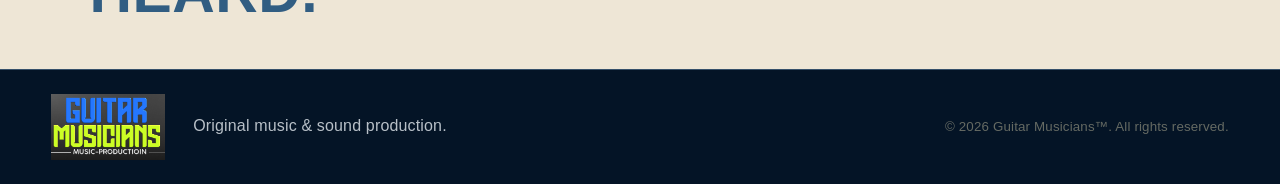
==== commit 7db19073: "Center mobile footer and update legal notice" ====
--- a/index.html
+++ b/index.html
@@ -146,7 +146,7 @@
   <footer>
     <a class="wordmark footer-mark" href="#top"><img src="assets/images/logo.jpg" alt="Guitar Musicians — Music Production"></a>
     <p>Original music & sound production.</p>
-    <small>© <span id="year"></span> Guitar Musicians</small>
+    <small>© <span id="year"></span> Guitar Musicians™. All rights reserved.</small>
   </footer>
 
   <dialog class="media-dialog" aria-label="Media player">
--- a/assets/style.css
+++ b/assets/style.css
@@ -210,4 +210,40 @@
 .contact-section{padding-bottom:32px}
 footer{padding-block:24px}
 @media(max-width:540px){.pond5-strip div>span{font-size:1.12rem}.pond5-strip div strong{font-size:.95rem}.contact-section{padding-bottom:28px}footer{padding-block:22px}}
+.release-logo{display:block;width:150px;height:54px;margin:0 auto 34px;overflow:hidden}
+.release-logo img{width:100%;height:100%;object-fit:cover;object-position:center}
+.release-platforms{margin-top:28px;padding-top:0}
 .mini-play{display:none}
+
+/* Final narrow-screen safeguards: keep every section inside an iPhone viewport */
+.hero-copy,.player-shell,.player-panel,.podcast-copy,.contact-section>*{min-width:0}
+@media(max-width:850px){
+  .player-shell{grid-template-columns:minmax(0,1fr)}
+  .album-art,.player-panel{width:100%;min-width:0}
+  .ticker{max-width:100vw}
+}
+@media(max-width:540px){
+  .player-shell{width:calc(100% + 40px);max-width:calc(100% + 40px)}
+  .track-list a{grid-template-columns:34px minmax(0,1fr) auto;gap:9px}
+  .track-list a b{min-width:0;overflow-wrap:anywhere}
+  .platforms .platform{min-width:0}
+  .brand-lockup{min-width:0}
+  .canada-mark{padding-inline:3px;white-space:nowrap}
+}
+@media(max-width:360px){
+  .site-header{padding-inline:14px}
+  .wordmark{width:88px}
+  .brand-lockup{gap:5px}
+  .canada-mark em{font-size:.55rem;letter-spacing:.035em}
+  .canada-leaf{width:19px;height:22px}
+  .menu-toggle{padding-inline:12px}
+  h1{font-size:2.45rem}
+  h2{font-size:2.15rem}
+}
+
+/* Center the compact footer as one balanced stack on phones */
+@media(max-width:540px){
+  footer{justify-items:center;text-align:center;gap:12px}
+  footer .footer-mark{margin-inline:auto}
+  footer p,footer small{width:100%;text-align:center}
+}
